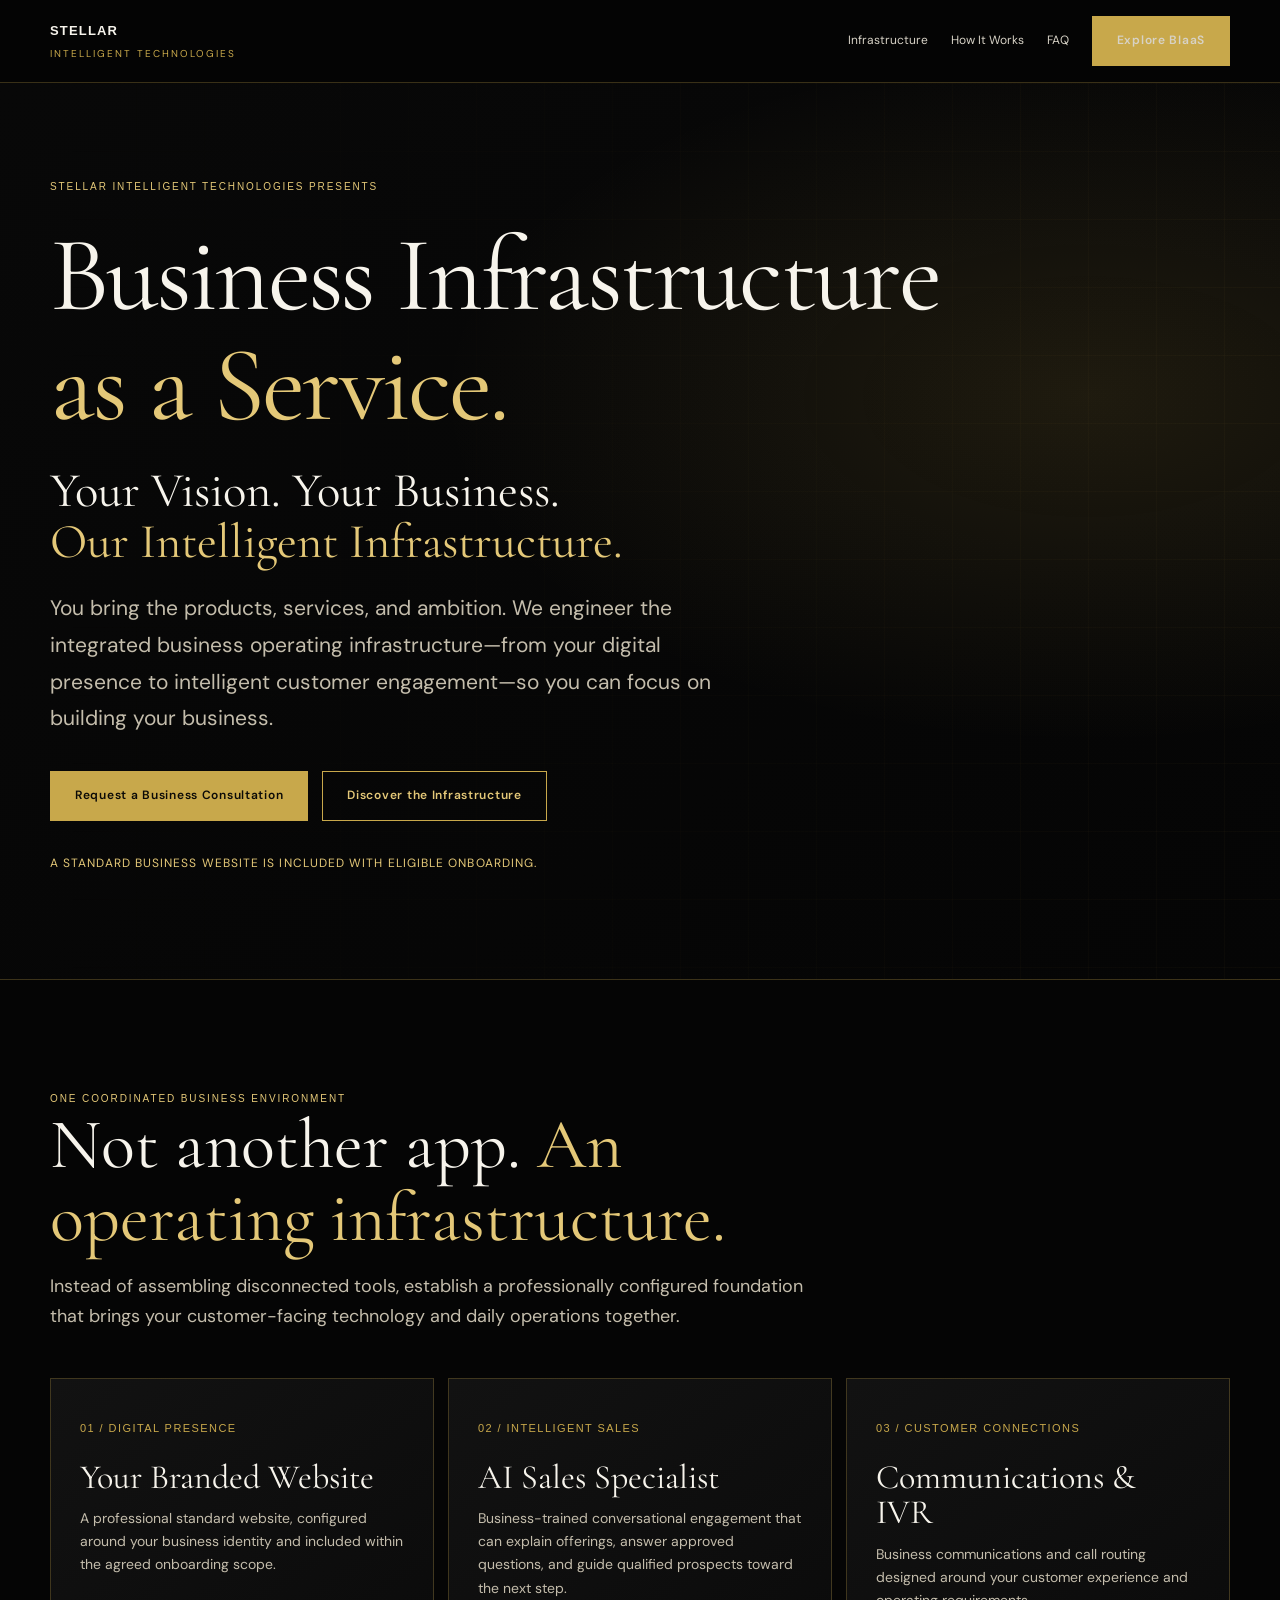
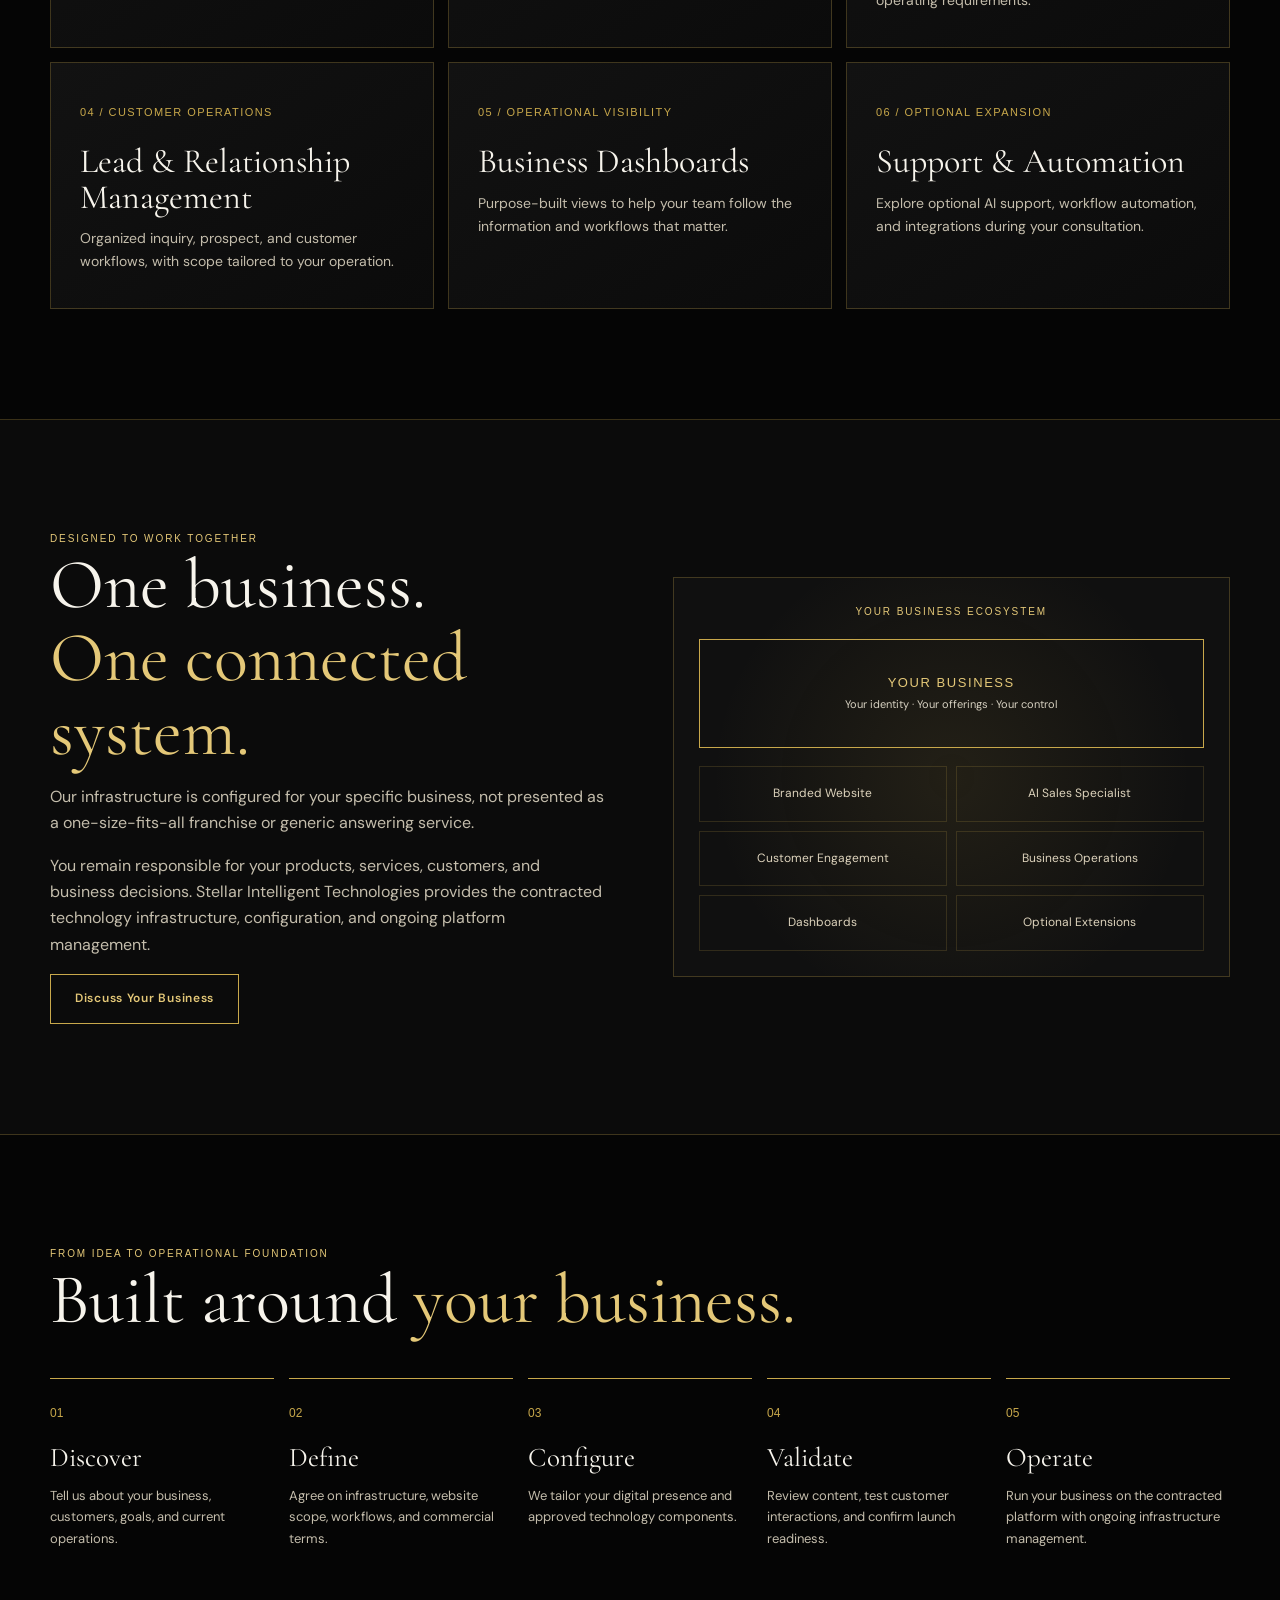
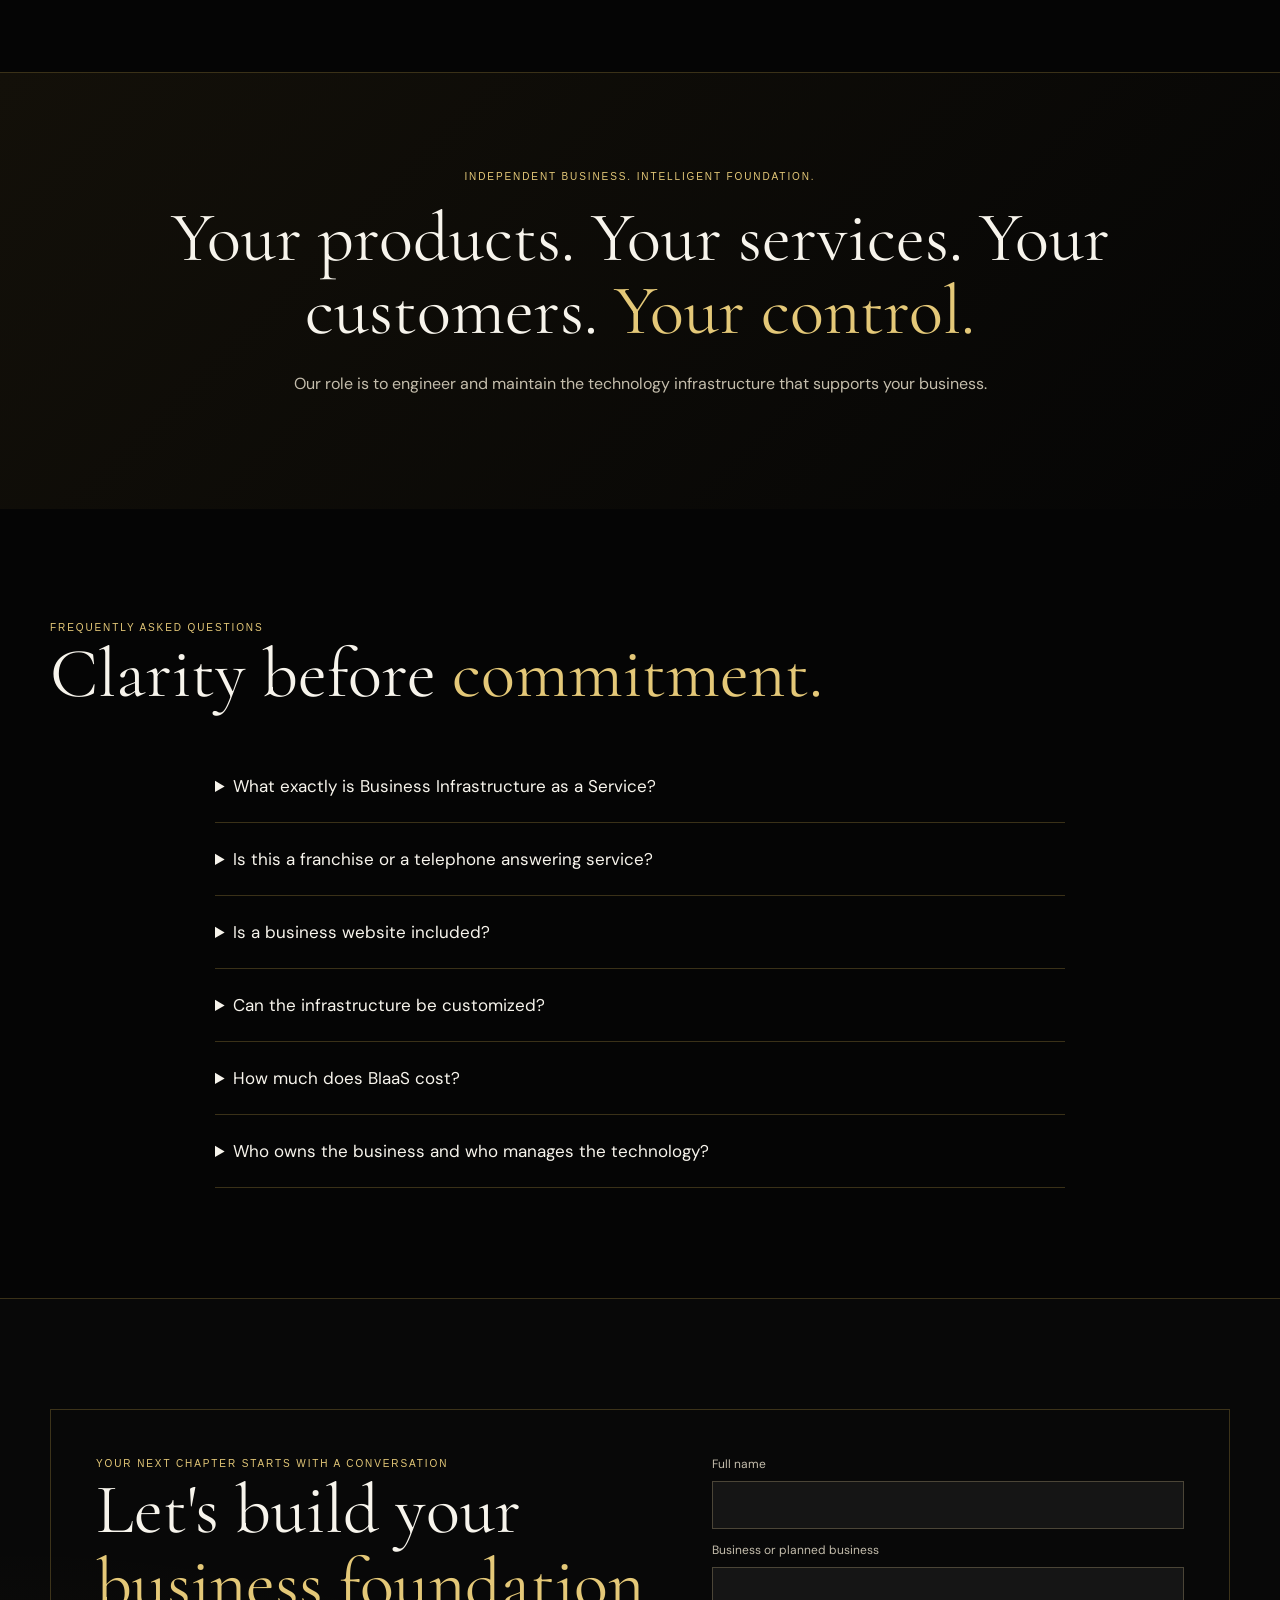
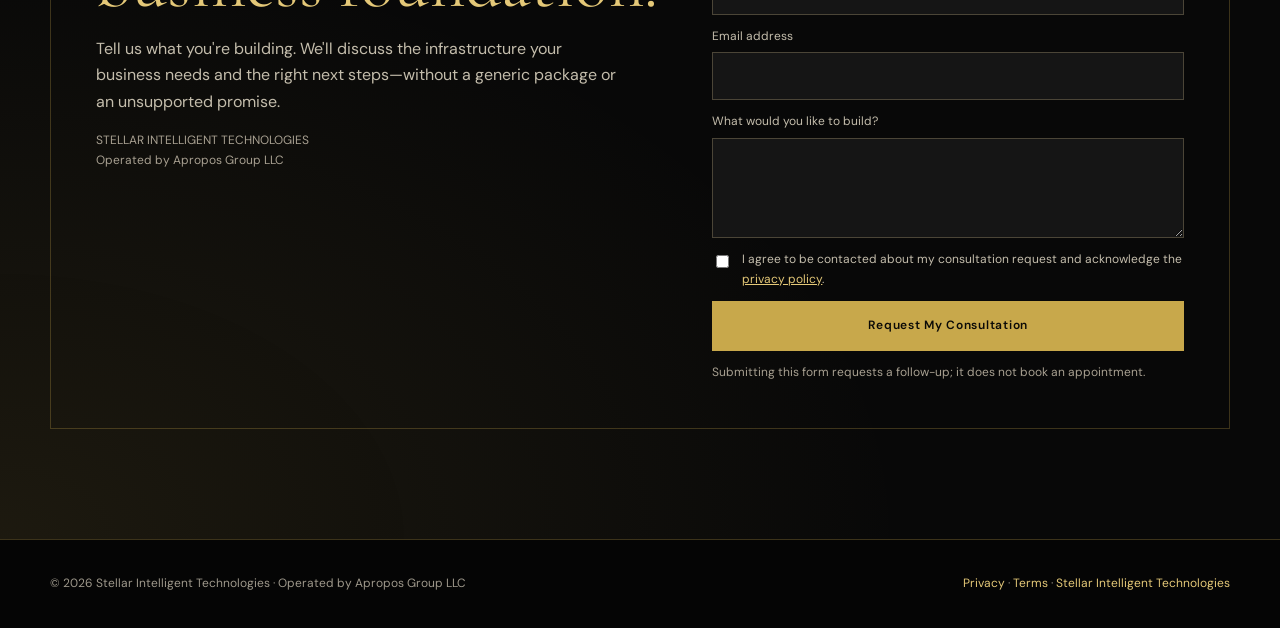
==== index.html @ 481c2334 "deploy: replace FlowDesk landing page with standalone BIaaS marketing website" ====
<!doctype html>
<html lang="en"><head><meta charset="utf-8"><meta name="viewport" content="width=device-width,initial-scale=1"><meta name="theme-color" content="#050505"><meta name="description" content="Business Infrastructure as a Service by Stellar Intelligent Technologies. Your vision. Your business. Our intelligent infrastructure."><title>Business Infrastructure as a Service | Stellar Intelligent Technologies</title><link rel="preconnect" href="https://fonts.googleapis.com"><link rel="preconnect" href="https://fonts.gstatic.com" crossorigin><link href="https://fonts.googleapis.com/css2?family=Cormorant+Garamond:wght@400;500;600&family=DM+Sans:wght@300;400;500;600&family=Syncopate:wght@400;700&display=swap" rel="stylesheet"><style>
:root{--bg:#050505;--panel:#101010;--raised:#171717;--gold:#c8a84b;--light:#e4c878;--text:#f7f4ec;--muted:#c4bdac;--line:rgba(200,168,75,.27)}*{box-sizing:border-box}html{scroll-behavior:smooth}body{margin:0;background:var(--bg);color:var(--text);font:400 16px/1.65 'DM Sans',Arial,sans-serif}a{color:inherit;text-decoration:none}button,input,textarea{font:inherit}button{cursor:pointer}.wrap{width:min(1180px,calc(100% - 44px));margin:auto}.eyebrow{font:400 10px/1.8 Syncopate,Arial,sans-serif;letter-spacing:.19em;text-transform:uppercase;color:var(--light)}h1,h2,h3{font-family:'Cormorant Garamond',Georgia,serif;font-weight:400;line-height:1.04;margin:0}h1{font-size:clamp(58px,8.3vw,122px);letter-spacing:-.025em}h2{font-size:clamp(43px,5.5vw,77px)}h3{font-size:34px}p{color:var(--muted)}.gold{color:var(--light)}.top{position:sticky;top:0;z-index:10;background:rgba(5,5,5,.94);border-bottom:1px solid var(--line);backdrop-filter:blur(16px)}.nav{display:flex;align-items:center;justify-content:space-between;gap:20px;min-height:82px}.brand{font:700 13px/1.5 Syncopate,Arial,sans-serif;letter-spacing:.09em}.brand span{display:block;font:400 10px/1.5 'DM Sans',sans-serif;letter-spacing:.2em;color:var(--gold);margin-top:5px}.links{display:flex;gap:23px;align-items:center}.links a{font-size:12px;color:#d7d2c6}.links a:hover{color:var(--light)}.btn{display:inline-flex;align-items:center;justify-content:center;border:1px solid var(--gold);padding:14px 24px;color:#0b0a07;background:var(--gold);font-size:12px;font-weight:600;letter-spacing:.06em;transition:.2s}.btn:hover{background:var(--light);transform:translateY(-2px)}.btn.outline{background:transparent;color:var(--light)}.btn.outline:hover{background:rgba(200,168,75,.1)}.hero{position:relative;overflow:hidden;border-bottom:1px solid var(--line);background:radial-gradient(ellipse at 85% 35%,rgba(200,168,75,.13),transparent 42%),linear-gradient(145deg,#080808,#050505)}.hero:before{content:'';position:absolute;inset:0;pointer-events:none;background-image:linear-gradient(rgba(200,168,75,.035) 1px,transparent 1px),linear-gradient(90deg,rgba(200,168,75,.035) 1px,transparent 1px);background-size:68px 68px;mask-image:linear-gradient(90deg,transparent,#000)}.hero-inner{min-height:690px;display:flex;align-items:center;padding:95px 0 105px;position:relative}.hero-copy{max-width:950px}.hero h1{margin:24px 0 25px}.hero .lead{font-size:clamp(17px,2vw,21px);max-width:690px;line-height:1.75}.actions{display:flex;gap:14px;flex-wrap:wrap;margin-top:34px}.subnote{margin-top:33px;font-size:12px;letter-spacing:.09em;color:var(--light)}.section{padding:110px 0;border-bottom:1px solid var(--line)}.intro{max-width:760px}.intro p{font-size:18px}.grid{display:grid;grid-template-columns:repeat(3,1fr);gap:14px;margin-top:46px}.tile{padding:35px 29px;border:1px solid var(--line);background:linear-gradient(145deg,#121212,#0b0b0b);min-height:240px}.tile .num{font:400 11px Syncopate,Arial,sans-serif;color:var(--gold);letter-spacing:.13em}.tile h3{margin:20px 0 12px}.tile p{font-size:14px;margin:0}.dark{background:#0b0b0b}.split{display:grid;grid-template-columns:1fr 1fr;gap:65px;align-items:center}.diagram{border:1px solid var(--line);padding:25px;background:radial-gradient(circle at center,rgba(200,168,75,.1),transparent 70%),#101010}.diagram .center{text-align:center;border:1px solid var(--gold);padding:32px 15px;margin:18px 0;color:var(--light);font-family:Syncopate,Arial,sans-serif;font-size:13px;letter-spacing:.12em}.diagram .cells{display:grid;grid-template-columns:1fr 1fr;gap:9px}.diagram .cells div{border:1px solid rgba(200,168,75,.18);padding:17px 10px;text-align:center;color:#ddd3bc;font-size:12px}.steps{counter-reset:step;display:grid;grid-template-columns:repeat(5,1fr);gap:15px;margin-top:42px}.step{border-top:1px solid var(--gold);padding-top:20px}.step:before{counter-increment:step;content:'0' counter(step);color:var(--gold);font:400 12px Syncopate,Arial,sans-serif}.step h3{font-size:27px;margin-top:18px}.step p{font-size:13px}.statement{padding:95px 0;text-align:center;background:linear-gradient(135deg,#131009,#050505)}.statement h2{max-width:960px;margin:15px auto 24px}.faq{max-width:850px;margin:40px auto 0}.faq details{border-bottom:1px solid var(--line);padding:22px 0}.faq summary{cursor:pointer;font-size:17px;color:var(--text)}.faq p{max-width:750px;font-size:14px}.contact{background:radial-gradient(ellipse at 0 100%,rgba(200,168,75,.11),transparent 50%),#080808}.contactbox{border:1px solid var(--line);padding:45px;display:grid;grid-template-columns:1.1fr .9fr;gap:40px}.contactbox p{max-width:520px}.contactform{display:grid;gap:12px}.contactform label{font-size:12px;color:var(--muted)}.contactform input,.contactform textarea{display:block;width:100%;padding:13px;background:#151515;border:1px solid #4b4537;color:white;margin-top:6px;border-radius:0}.contactform textarea{min-height:100px;resize:vertical}.contactform button{width:100%}.fine{font-size:12px;color:#a8a091}footer{padding:34px 0;color:#9e988b;font-size:12px}footer .wrap{display:flex;justify-content:space-between;gap:20px;flex-wrap:wrap}footer a{color:var(--light)}@media(max-width:850px){.links{gap:12px;flex-wrap:wrap;justify-content:flex-end}.links a{font-size:11px}.nav{padding:16px 0;align-items:flex-start}.grid{grid-template-columns:repeat(2,1fr)}.steps{grid-template-columns:repeat(3,1fr)}.split,.contactbox{grid-template-columns:1fr;gap:35px}.hero-inner{min-height:620px}}@media(max-width:590px){.nav{display:block}.links{margin-top:17px;justify-content:flex-start}.links a:nth-child(2),.links a:nth-child(3){display:none}.hero-inner{min-height:580px;padding:70px 0}.section{padding:76px 0}.grid,.steps{grid-template-columns:1fr}.tile{min-height:auto}.contactbox{padding:24px}.actions .btn{width:100%}}
</style></head><body>
<header class="top"><div class="wrap nav"><a class="brand" href="#home">STELLAR <span>INTELLIGENT TECHNOLOGIES</span></a><nav class="links" aria-label="Primary navigation"><a href="#infrastructure">Infrastructure</a><a href="#how-it-works">How It Works</a><a href="#questions">FAQ</a><a class="btn" href="#consultation">Explore BIaaS</a></nav></div></header>
<main><section id="home" class="hero"><div class="wrap hero-inner"><div class="hero-copy"><div class="eyebrow">Stellar Intelligent Technologies presents</div><h1>Business Infrastructure <span class="gold">as a Service.</span></h1><h2 style="font-size:clamp(31px,3.8vw,53px);margin-bottom:23px">Your Vision. Your Business.<br><span class="gold">Our Intelligent Infrastructure.</span></h2><p class="lead">You bring the products, services, and ambition. We engineer the integrated business operating infrastructure—from your digital presence to intelligent customer engagement—so you can focus on building your business.</p><div class="actions"><a class="btn" href="#consultation">Request a Business Consultation</a><a class="btn outline" href="#infrastructure">Discover the Infrastructure</a></div><div class="subnote">A STANDARD BUSINESS WEBSITE IS INCLUDED WITH ELIGIBLE ONBOARDING.</div></div></div></section>
<section class="section" id="infrastructure"><div class="wrap"><div class="intro"><div class="eyebrow">One coordinated business environment</div><h2>Not another app. <span class="gold">An operating infrastructure.</span></h2><p>Instead of assembling disconnected tools, establish a professionally configured foundation that brings your customer-facing technology and daily operations together.</p></div><div class="grid"><article class="tile"><span class="num">01 / DIGITAL PRESENCE</span><h3>Your Branded Website</h3><p>A professional standard website, configured around your business identity and included within the agreed onboarding scope.</p></article><article class="tile"><span class="num">02 / INTELLIGENT SALES</span><h3>AI Sales Specialist</h3><p>Business-trained conversational engagement that can explain offerings, answer approved questions, and guide qualified prospects toward the next step.</p></article><article class="tile"><span class="num">03 / CUSTOMER CONNECTIONS</span><h3>Communications &amp; IVR</h3><p>Business communications and call routing designed around your customer experience and operating requirements.</p></article><article class="tile"><span class="num">04 / CUSTOMER OPERATIONS</span><h3>Lead &amp; Relationship Management</h3><p>Organized inquiry, prospect, and customer workflows, with scope tailored to your operation.</p></article><article class="tile"><span class="num">05 / OPERATIONAL VISIBILITY</span><h3>Business Dashboards</h3><p>Purpose-built views to help your team follow the information and workflows that matter.</p></article><article class="tile"><span class="num">06 / OPTIONAL EXPANSION</span><h3>Support &amp; Automation</h3><p>Explore optional AI support, workflow automation, and integrations during your consultation.</p></article></div></div></section>
<section class="section dark"><div class="wrap split"><div><div class="eyebrow">Designed to work together</div><h2>One business.<br><span class="gold">One connected system.</span></h2><p>Our infrastructure is configured for your specific business, not presented as a one-size-fits-all franchise or generic answering service.</p><p>You remain responsible for your products, services, customers, and business decisions. Stellar Intelligent Technologies provides the contracted technology infrastructure, configuration, and ongoing platform management.</p><a class="btn outline" href="#consultation">Discuss Your Business</a></div><div class="diagram" role="img" aria-label="Connected business infrastructure diagram"><div class="eyebrow" style="text-align:center">Your Business Ecosystem</div><div class="center">YOUR BUSINESS<br><small style="font:400 11px 'DM Sans',sans-serif;letter-spacing:0;color:#d6d0c0">Your identity · Your offerings · Your control</small></div><div class="cells"><div>Branded Website</div><div>AI Sales Specialist</div><div>Customer Engagement</div><div>Business Operations</div><div>Dashboards</div><div>Optional Extensions</div></div></div></div></section>
<section class="section" id="how-it-works"><div class="wrap"><div class="eyebrow">From idea to operational foundation</div><h2>Built around <span class="gold">your business.</span></h2><div class="steps"><div class="step"><h3>Discover</h3><p>Tell us about your business, customers, goals, and current operations.</p></div><div class="step"><h3>Define</h3><p>Agree on infrastructure, website scope, workflows, and commercial terms.</p></div><div class="step"><h3>Configure</h3><p>We tailor your digital presence and approved technology components.</p></div><div class="step"><h3>Validate</h3><p>Review content, test customer interactions, and confirm launch readiness.</p></div><div class="step"><h3>Operate</h3><p>Run your business on the contracted platform with ongoing infrastructure management.</p></div></div></div></section>
<section class="statement"><div class="wrap"><div class="eyebrow">Independent business. Intelligent foundation.</div><h2>Your products. Your services. Your customers. <span class="gold">Your control.</span></h2><p>Our role is to engineer and maintain the technology infrastructure that supports your business.</p></div></section>
<section class="section" id="questions"><div class="wrap"><div class="eyebrow">Frequently asked questions</div><h2>Clarity before <span class="gold">commitment.</span></h2><div class="faq"><details><summary>What exactly is Business Infrastructure as a Service?</summary><p>BIaaS is a contracted, managed technology foundation configured to support your independent business, including agreed digital, engagement, and operational components.</p></details><details><summary>Is this a franchise or a telephone answering service?</summary><p>No. You operate your own independent business. BIaaS provides a broader integrated technology infrastructure, not a franchise business model or a standalone answering service.</p></details><details><summary>Is a business website included?</summary><p>A standard branded business website is included within eligible onboarding arrangements. Specific pages, content, customization, and any additional work are defined in your proposal.</p></details><details><summary>Can the infrastructure be customized?</summary><p>Yes, configuration is based on your business requirements. Available integrations and additional features are confirmed during discovery and technical review.</p></details><details><summary>How much does BIaaS cost?</summary><p>Pricing is based on your required infrastructure, configuration, and expected usage. We provide a tailored proposal after understanding your business. No unapproved public package price is implied.</p></details><details><summary>Who owns the business and who manages the technology?</summary><p>You remain independent and control your business operations. Stellar Intelligent Technologies, operated by Apropos Group LLC, provides and manages the leased technology under the agreed contract.</p></details></div></div></section>
<section class="section contact" id="consultation"><div class="wrap"><div class="contactbox"><div><div class="eyebrow">Your next chapter starts with a conversation</div><h2>Let's build your <span class="gold">business foundation.</span></h2><p>Tell us what you're building. We'll discuss the infrastructure your business needs and the right next steps—without a generic package or an unsupported promise.</p><p class="fine">STELLAR INTELLIGENT TECHNOLOGIES<br>Operated by Apropos Group LLC</p></div><form class="contactform" name="biaas-consultation" method="POST" data-netlify="true" action="/thank-you.html"><input type="hidden" name="form-name" value="biaas-consultation"><label>Full name<input name="name" autocomplete="name" required maxlength="120"></label><label>Business or planned business<input name="business" required maxlength="160"></label><label>Email address<input type="email" name="email" autocomplete="email" required maxlength="180"></label><label>What would you like to build?<textarea name="requirements" required maxlength="3000"></textarea></label><label style="display:flex;gap:10px;align-items:flex-start"><input type="checkbox" name="consent" required style="width:auto;margin-top:5px"><span>I agree to be contacted about my consultation request and acknowledge the <a href="/privacy.html" style="color:var(--light);text-decoration:underline">privacy policy</a>.</span></label><button class="btn" type="submit">Request My Consultation</button><div class="fine">Submitting this form requests a follow-up; it does not book an appointment.</div></form></div></div></section></main><footer><div class="wrap"><span>© 2026 Stellar Intelligent Technologies · Operated by Apropos Group LLC</span><span><a href="/privacy.html">Privacy</a> · <a href="/terms.html">Terms</a> · <a href="https://stellaruc.com/">Stellar Intelligent Technologies</a></span></div></footer></body></html>
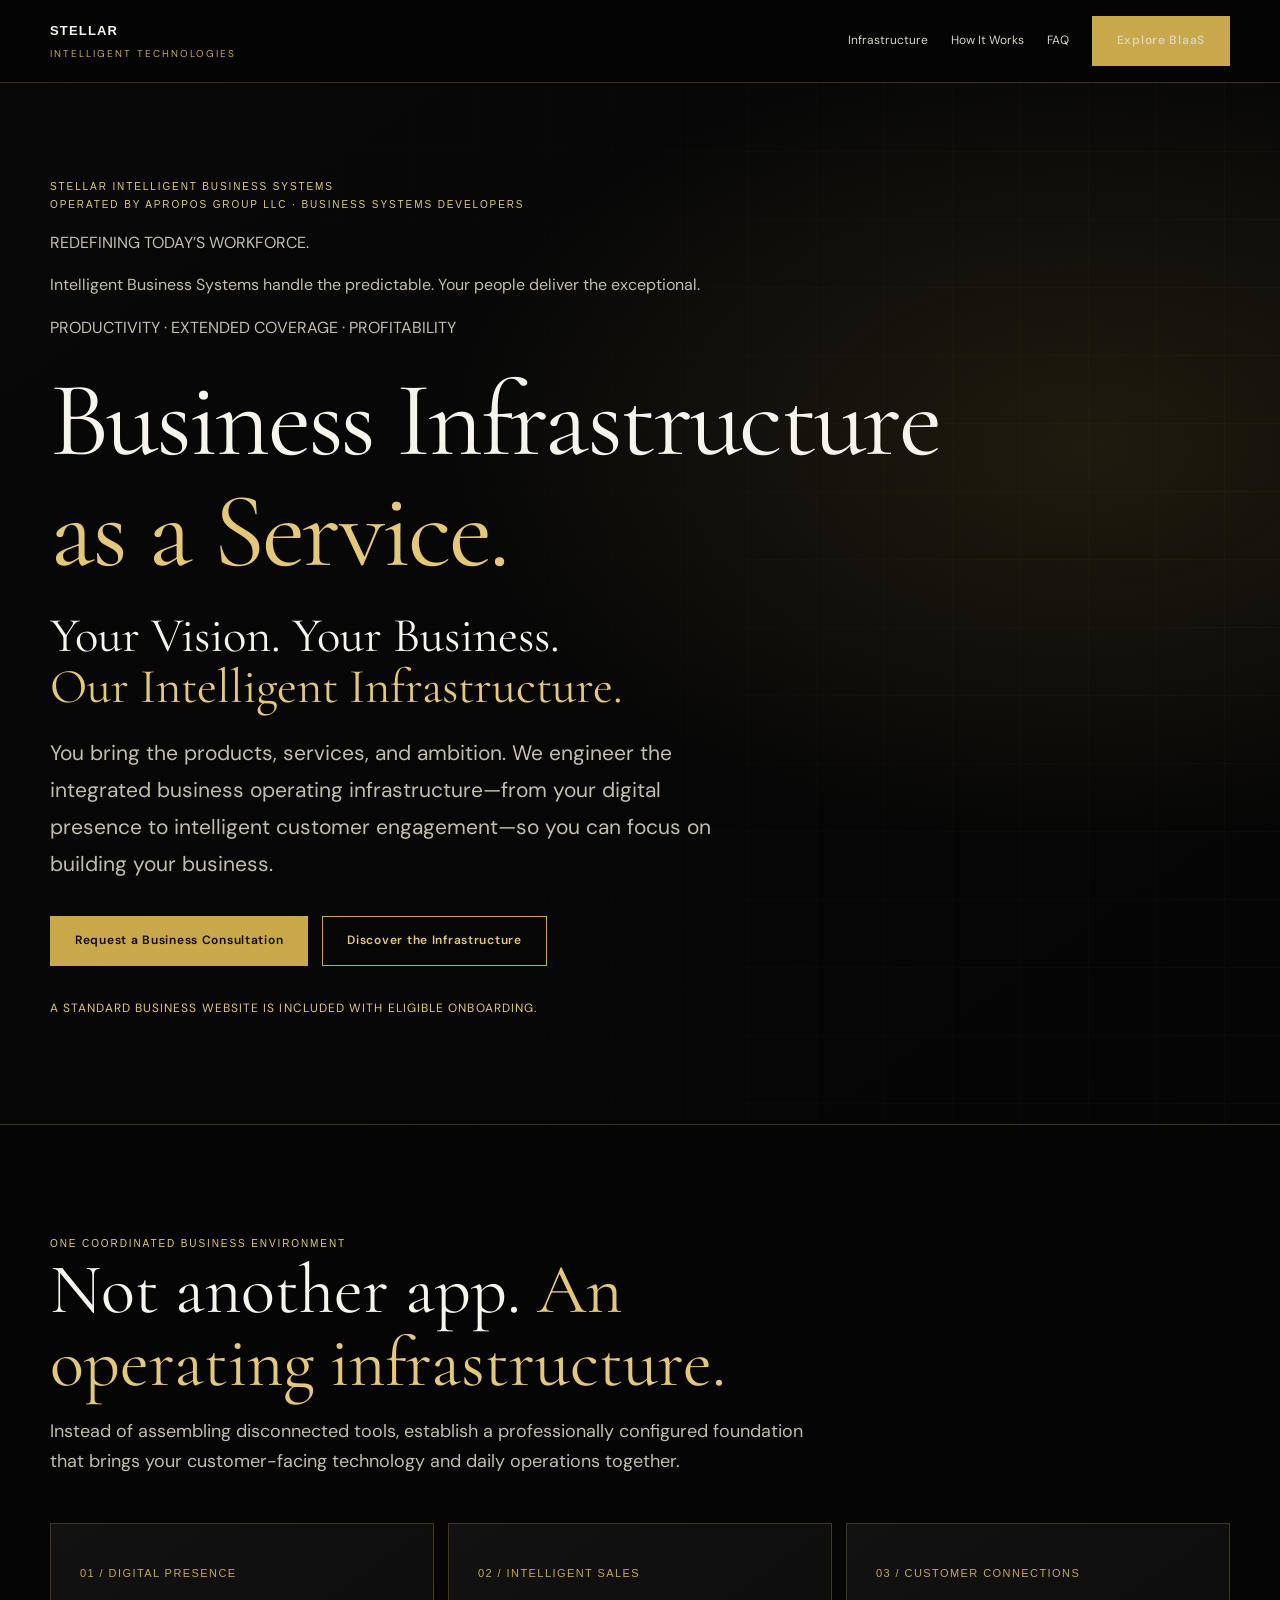
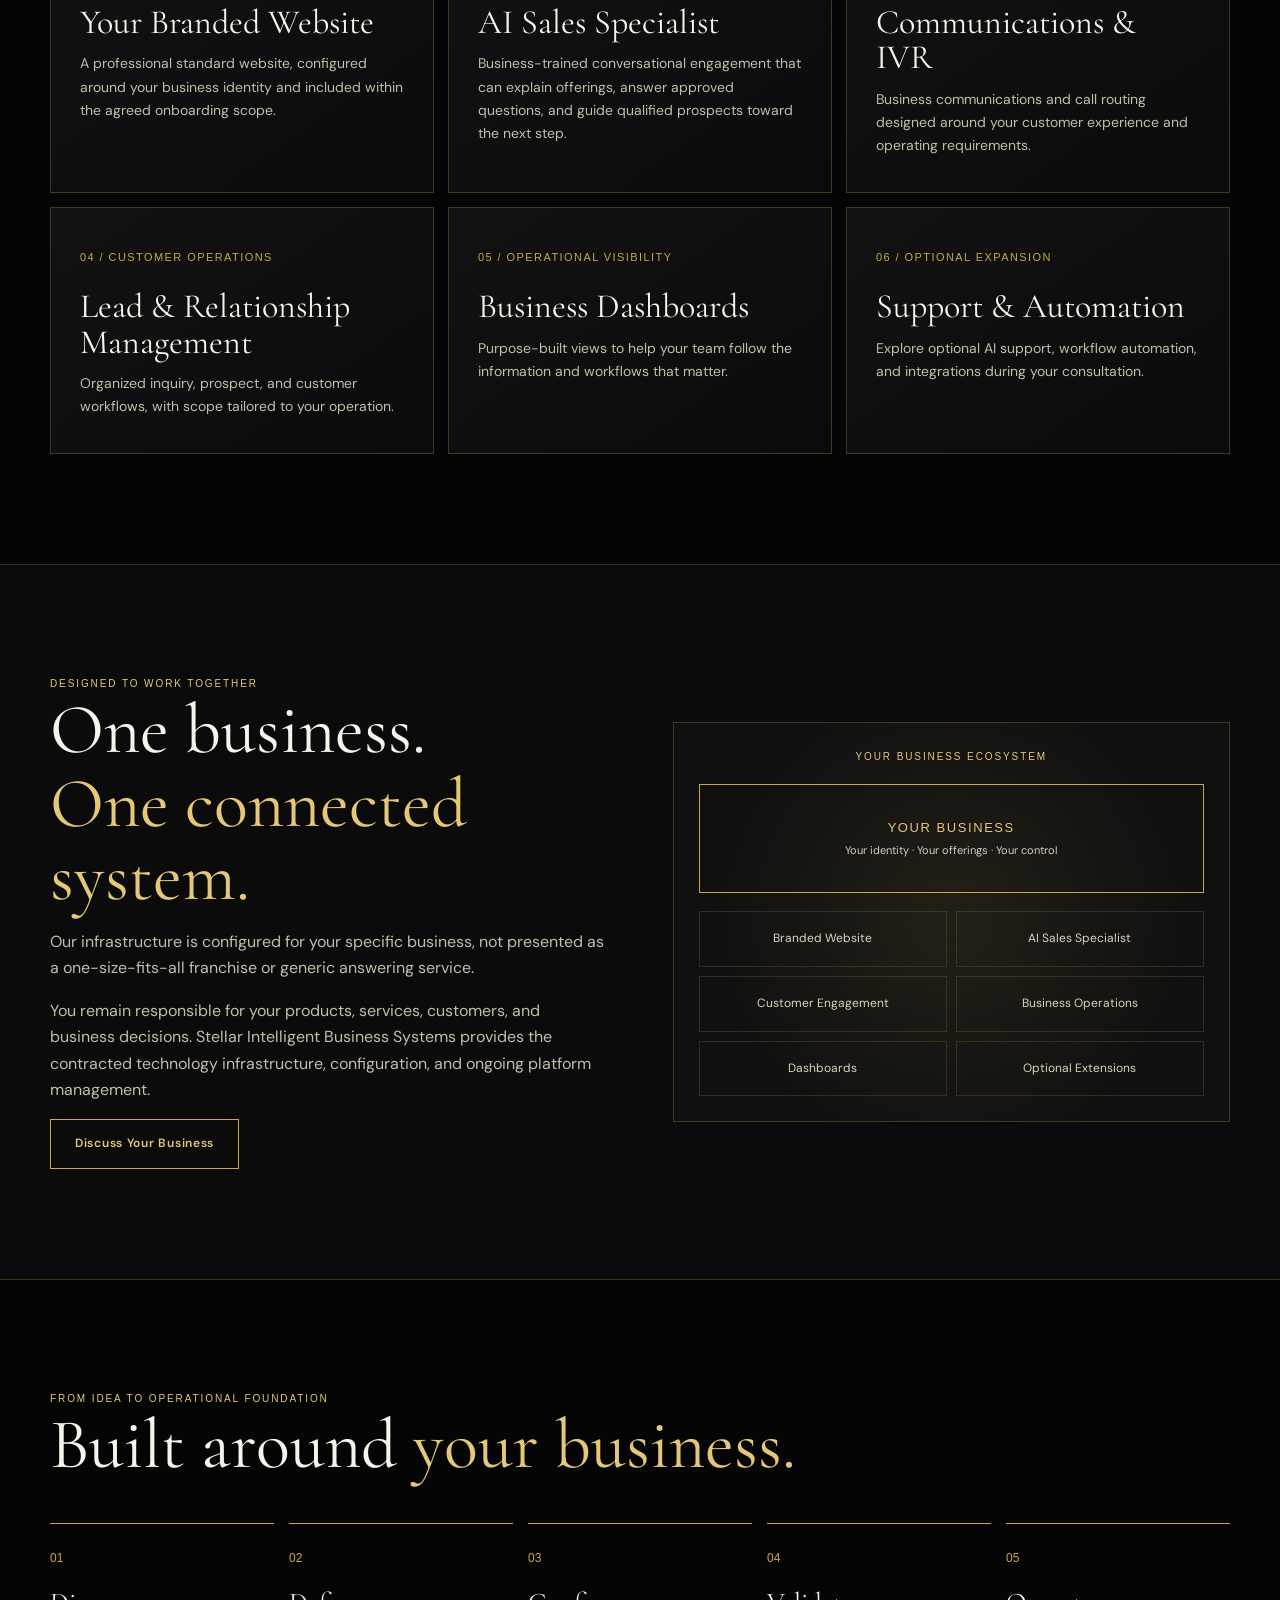
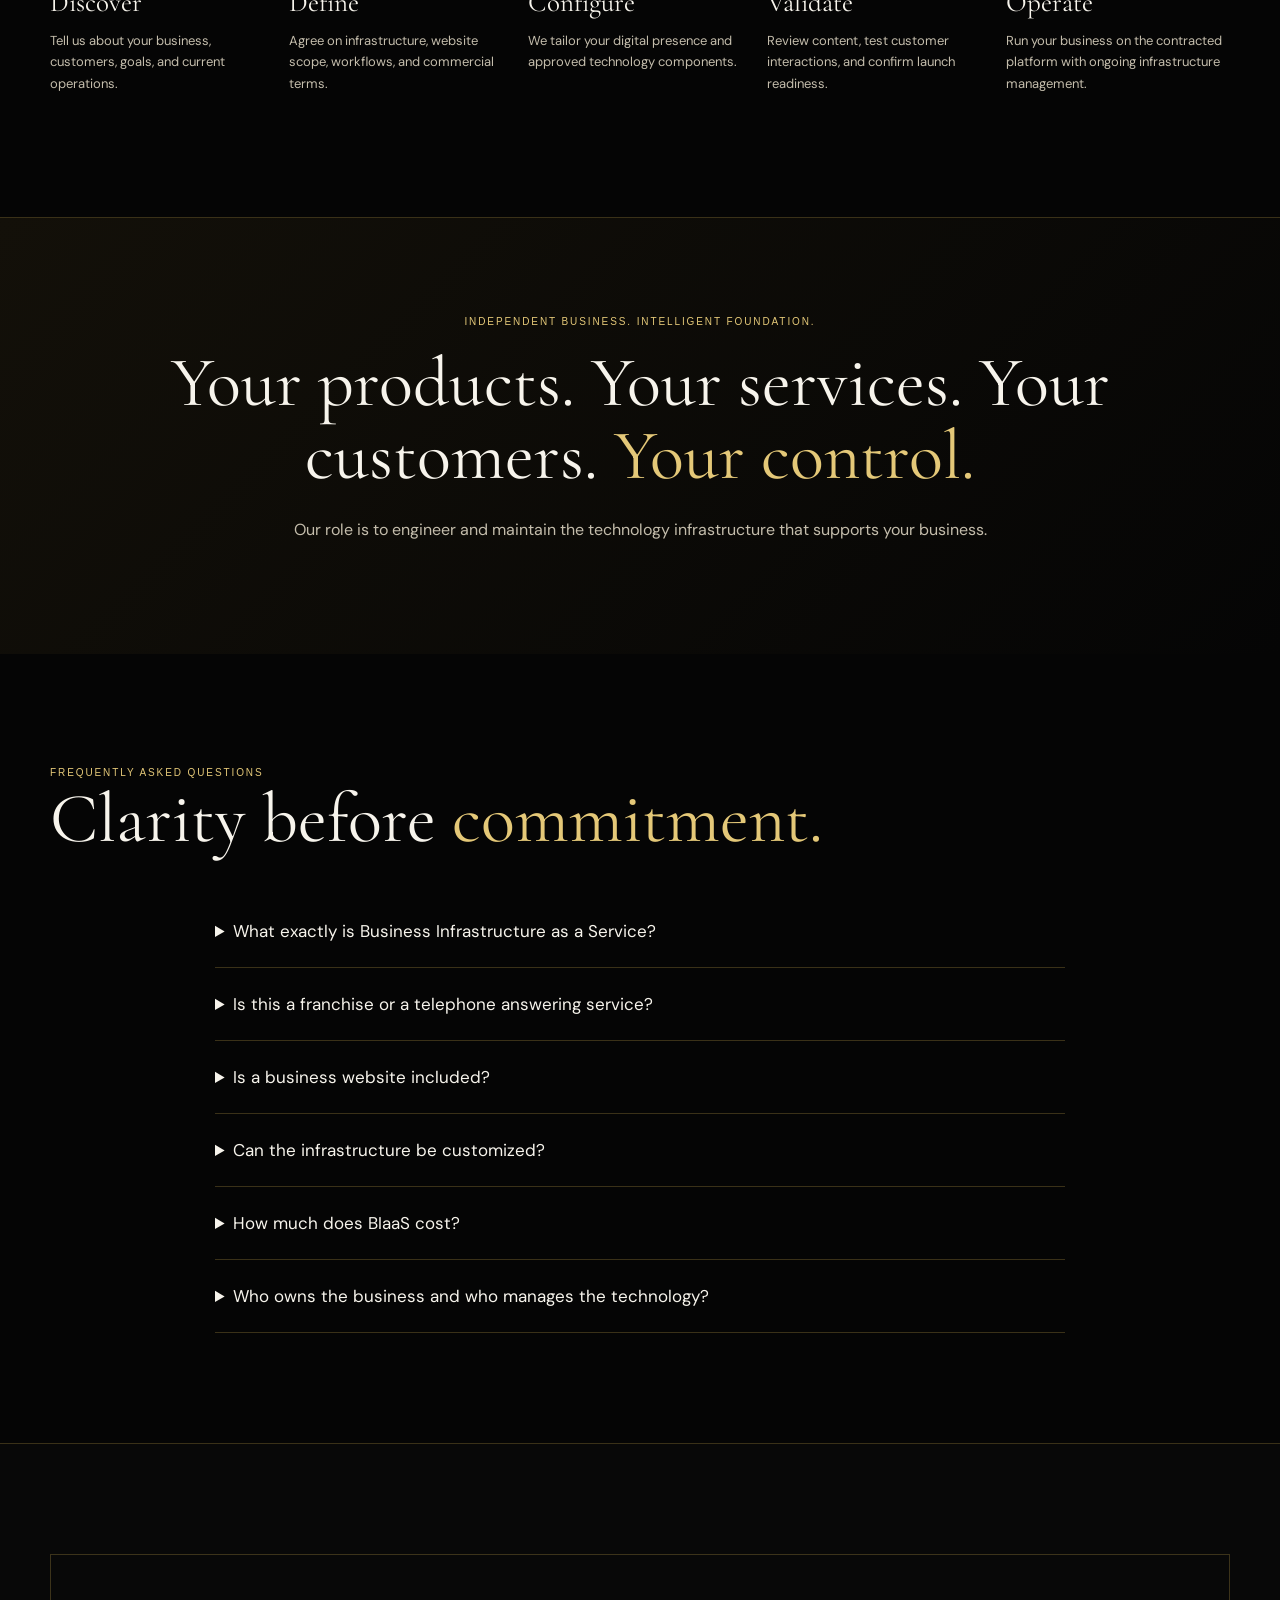
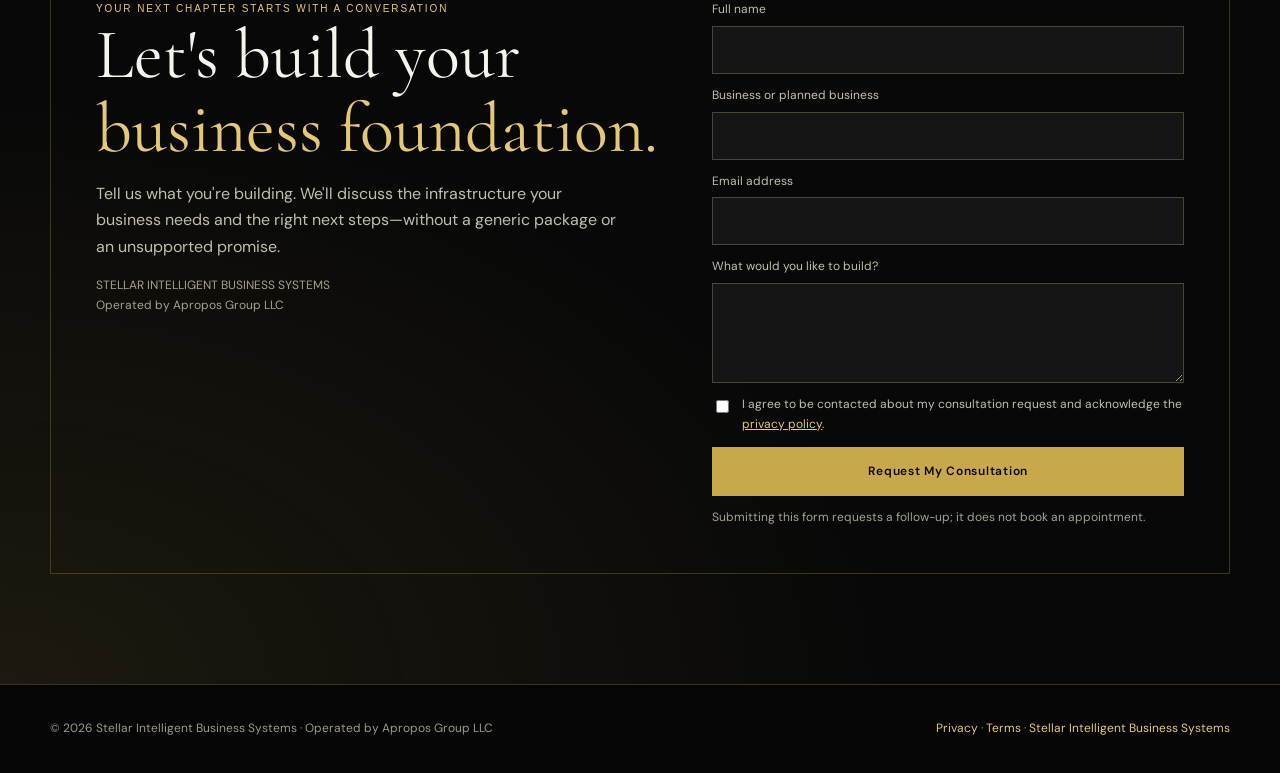
==== commit 14bc520b: "Adopt approved Stellar Intelligent Business Systems identity and workforce brand positioning" ====
--- a/index.html
+++ b/index.html
@@ -1,12 +1,89 @@
 <!doctype html>
-<html lang="en"><head><meta charset="utf-8"><meta name="viewport" content="width=device-width,initial-scale=1"><meta name="theme-color" content="#050505"><meta name="description" content="Business Infrastructure as a Service by Stellar Intelligent Technologies. Your vision. Your business. Our intelligent infrastructure."><title>Business Infrastructure as a Service | Stellar Intelligent Technologies</title><link rel="preconnect" href="https://fonts.googleapis.com"><link rel="preconnect" href="https://fonts.gstatic.com" crossorigin><link href="https://fonts.googleapis.com/css2?family=Cormorant+Garamond:wght@400;500;600&family=DM+Sans:wght@300;400;500;600&family=Syncopate:wght@400;700&display=swap" rel="stylesheet"><style>
+<html lang="en"><head><meta charset="utf-8"><meta name="viewport" content="width=device-width,initial-scale=1"><meta name="theme-color" content="#050505"><meta name="description" content="One integrated business operating infrastructure: branded website, AI Sales Specialist, communications and IVR, lead management, and business dashboards.">
+  <!-- SEO:BEGIN -->
+  <link rel="canonical" href="https://biaas.stellaruc.com/" />
+  <meta name="robots" content="index, follow, max-image-preview:large, max-snippet:-1" />
+  <link rel="icon" href="https://stellaruc.com/favicon.svg" type="image/svg+xml" />
+  <link rel="icon" href="https://stellaruc.com/favicon.ico" sizes="any" />
+  <link rel="apple-touch-icon" href="https://stellaruc.com/apple-touch-icon.png" />
+  <meta property="og:type" content="website" />
+  <meta property="og:site_name" content="Stellar Business Infrastructure as a Service" />
+  <meta property="og:locale" content="en_US" />
+  <meta property="og:url" content="https://biaas.stellaruc.com/" />
+  <meta property="og:title" content="Business Infrastructure as a Service (BIaaS) | Stellar" />
+  <meta property="og:description" content="One integrated business operating infrastructure: branded website, AI Sales Specialist, communications and IVR, lead management, and business dashboards." />
+  <meta property="og:image" content="https://stellaruc.com/stellar-intelligent-technologies-share.png" />
+  <meta property="og:image:width" content="1200" />
+  <meta property="og:image:height" content="630" />
+  <meta property="og:image:alt" content="Stellar Intelligent Business Systems — Business Infrastructure as a Service" />
+  <meta name="twitter:card" content="summary_large_image" />
+  <meta name="twitter:title" content="Business Infrastructure as a Service (BIaaS) | Stellar" />
+  <meta name="twitter:description" content="One integrated business operating infrastructure: branded website, AI Sales Specialist, communications and IVR, lead management, and business dashboards." />
+  <meta name="twitter:image" content="https://stellaruc.com/stellar-intelligent-technologies-share.png" />
+  <script type="application/ld+json">
+{
+  "@context": "https://schema.org",
+  "@graph": [
+    {
+      "@type": "Organization",
+      "@id": "https://stellaruc.com/#organization",
+      "name": "Stellar Intelligent Business Systems",
+      "url": "https://stellaruc.com/",
+      "logo": "https://stellaruc.com/apple-touch-icon.png",
+      "parentOrganization": {
+        "@type": "Organization",
+        "name": "Apropos Group LLC",
+        "url": "https://aproposgroupllc.com/"
+      }
+    },
+    {
+      "@type": "WebSite",
+      "@id": "https://biaas.stellaruc.com/#website",
+      "url": "https://biaas.stellaruc.com/",
+      "name": "Stellar Business Infrastructure as a Service",
+      "publisher": {
+        "@id": "https://stellaruc.com/#organization"
+      },
+      "inLanguage": "en-US"
+    },
+    {
+      "@type": "WebPage",
+      "@id": "https://biaas.stellaruc.com/#webpage",
+      "url": "https://biaas.stellaruc.com/",
+      "name": "Business Infrastructure as a Service (BIaaS) | Stellar",
+      "description": "One integrated business operating infrastructure: branded website, AI Sales Specialist, communications and IVR, lead management, and business dashboards.",
+      "isPartOf": {
+        "@id": "https://biaas.stellaruc.com/#website"
+      },
+      "about": {
+        "@id": "https://biaas.stellaruc.com/#service"
+      },
+      "primaryImageOfPage": "https://stellaruc.com/stellar-intelligent-technologies-share.png",
+      "inLanguage": "en-US"
+    },
+    {
+      "@type": "Service",
+      "@id": "https://biaas.stellaruc.com/#service",
+      "name": "Business Infrastructure as a Service (BIaaS)",
+      "serviceType": "Managed business operating infrastructure for small businesses",
+      "description": "One integrated business operating infrastructure: branded website, AI Sales Specialist, communications and IVR, lead management, and business dashboards.",
+      "url": "https://biaas.stellaruc.com/",
+      "provider": {
+        "@id": "https://stellaruc.com/#organization"
+      },
+      "areaServed": "US"
+    }
+  ]
+}
+  </script>
+  <!-- SEO:END --><title>Business Infrastructure as a Service (BIaaS) | Stellar</title><link rel="preconnect" href="https://fonts.googleapis.com"><link rel="preconnect" href="https://fonts.gstatic.com" crossorigin><link href="https://fonts.googleapis.com/css2?family=Cormorant+Garamond:wght@400;500;600&family=DM+Sans:wght@300;400;500;600&family=Syncopate:wght@400;700&display=swap" rel="stylesheet"><style>
 :root{--bg:#050505;--panel:#101010;--raised:#171717;--gold:#c8a84b;--light:#e4c878;--text:#f7f4ec;--muted:#c4bdac;--line:rgba(200,168,75,.27)}*{box-sizing:border-box}html{scroll-behavior:smooth}body{margin:0;background:var(--bg);color:var(--text);font:400 16px/1.65 'DM Sans',Arial,sans-serif}a{color:inherit;text-decoration:none}button,input,textarea{font:inherit}button{cursor:pointer}.wrap{width:min(1180px,calc(100% - 44px));margin:auto}.eyebrow{font:400 10px/1.8 Syncopate,Arial,sans-serif;letter-spacing:.19em;text-transform:uppercase;color:var(--light)}h1,h2,h3{font-family:'Cormorant Garamond',Georgia,serif;font-weight:400;line-height:1.04;margin:0}h1{font-size:clamp(58px,8.3vw,122px);letter-spacing:-.025em}h2{font-size:clamp(43px,5.5vw,77px)}h3{font-size:34px}p{color:var(--muted)}.gold{color:var(--light)}.top{position:sticky;top:0;z-index:10;background:rgba(5,5,5,.94);border-bottom:1px solid var(--line);backdrop-filter:blur(16px)}.nav{display:flex;align-items:center;justify-content:space-between;gap:20px;min-height:82px}.brand{font:700 13px/1.5 Syncopate,Arial,sans-serif;letter-spacing:.09em}.brand span{display:block;font:400 10px/1.5 'DM Sans',sans-serif;letter-spacing:.2em;color:var(--gold);margin-top:5px}.links{display:flex;gap:23px;align-items:center}.links a{font-size:12px;color:#d7d2c6}.links a:hover{color:var(--light)}.btn{display:inline-flex;align-items:center;justify-content:center;border:1px solid var(--gold);padding:14px 24px;color:#0b0a07;background:var(--gold);font-size:12px;font-weight:600;letter-spacing:.06em;transition:.2s}.btn:hover{background:var(--light);transform:translateY(-2px)}.btn.outline{background:transparent;color:var(--light)}.btn.outline:hover{background:rgba(200,168,75,.1)}.hero{position:relative;overflow:hidden;border-bottom:1px solid var(--line);background:radial-gradient(ellipse at 85% 35%,rgba(200,168,75,.13),transparent 42%),linear-gradient(145deg,#080808,#050505)}.hero:before{content:'';position:absolute;inset:0;pointer-events:none;background-image:linear-gradient(rgba(200,168,75,.035) 1px,transparent 1px),linear-gradient(90deg,rgba(200,168,75,.035) 1px,transparent 1px);background-size:68px 68px;mask-image:linear-gradient(90deg,transparent,#000)}.hero-inner{min-height:690px;display:flex;align-items:center;padding:95px 0 105px;position:relative}.hero-copy{max-width:950px}.hero h1{margin:24px 0 25px}.hero .lead{font-size:clamp(17px,2vw,21px);max-width:690px;line-height:1.75}.actions{display:flex;gap:14px;flex-wrap:wrap;margin-top:34px}.subnote{margin-top:33px;font-size:12px;letter-spacing:.09em;color:var(--light)}.section{padding:110px 0;border-bottom:1px solid var(--line)}.intro{max-width:760px}.intro p{font-size:18px}.grid{display:grid;grid-template-columns:repeat(3,1fr);gap:14px;margin-top:46px}.tile{padding:35px 29px;border:1px solid var(--line);background:linear-gradient(145deg,#121212,#0b0b0b);min-height:240px}.tile .num{font:400 11px Syncopate,Arial,sans-serif;color:var(--gold);letter-spacing:.13em}.tile h3{margin:20px 0 12px}.tile p{font-size:14px;margin:0}.dark{background:#0b0b0b}.split{display:grid;grid-template-columns:1fr 1fr;gap:65px;align-items:center}.diagram{border:1px solid var(--line);padding:25px;background:radial-gradient(circle at center,rgba(200,168,75,.1),transparent 70%),#101010}.diagram .center{text-align:center;border:1px solid var(--gold);padding:32px 15px;margin:18px 0;color:var(--light);font-family:Syncopate,Arial,sans-serif;font-size:13px;letter-spacing:.12em}.diagram .cells{display:grid;grid-template-columns:1fr 1fr;gap:9px}.diagram .cells div{border:1px solid rgba(200,168,75,.18);padding:17px 10px;text-align:center;color:#ddd3bc;font-size:12px}.steps{counter-reset:step;display:grid;grid-template-columns:repeat(5,1fr);gap:15px;margin-top:42px}.step{border-top:1px solid var(--gold);padding-top:20px}.step:before{counter-increment:step;content:'0' counter(step);color:var(--gold);font:400 12px Syncopate,Arial,sans-serif}.step h3{font-size:27px;margin-top:18px}.step p{font-size:13px}.statement{padding:95px 0;text-align:center;background:linear-gradient(135deg,#131009,#050505)}.statement h2{max-width:960px;margin:15px auto 24px}.faq{max-width:850px;margin:40px auto 0}.faq details{border-bottom:1px solid var(--line);padding:22px 0}.faq summary{cursor:pointer;font-size:17px;color:var(--text)}.faq p{max-width:750px;font-size:14px}.contact{background:radial-gradient(ellipse at 0 100%,rgba(200,168,75,.11),transparent 50%),#080808}.contactbox{border:1px solid var(--line);padding:45px;display:grid;grid-template-columns:1.1fr .9fr;gap:40px}.contactbox p{max-width:520px}.contactform{display:grid;gap:12px}.contactform label{font-size:12px;color:var(--muted)}.contactform input,.contactform textarea{display:block;width:100%;padding:13px;background:#151515;border:1px solid #4b4537;color:white;margin-top:6px;border-radius:0}.contactform textarea{min-height:100px;resize:vertical}.contactform button{width:100%}.fine{font-size:12px;color:#a8a091}footer{padding:34px 0;color:#9e988b;font-size:12px}footer .wrap{display:flex;justify-content:space-between;gap:20px;flex-wrap:wrap}footer a{color:var(--light)}@media(max-width:850px){.links{gap:12px;flex-wrap:wrap;justify-content:flex-end}.links a{font-size:11px}.nav{padding:16px 0;align-items:flex-start}.grid{grid-template-columns:repeat(2,1fr)}.steps{grid-template-columns:repeat(3,1fr)}.split,.contactbox{grid-template-columns:1fr;gap:35px}.hero-inner{min-height:620px}}@media(max-width:590px){.nav{display:block}.links{margin-top:17px;justify-content:flex-start}.links a:nth-child(2),.links a:nth-child(3){display:none}.hero-inner{min-height:580px;padding:70px 0}.section{padding:76px 0}.grid,.steps{grid-template-columns:1fr}.tile{min-height:auto}.contactbox{padding:24px}.actions .btn{width:100%}}
 </style></head><body>
 <header class="top"><div class="wrap nav"><a class="brand" href="#home">STELLAR <span>INTELLIGENT TECHNOLOGIES</span></a><nav class="links" aria-label="Primary navigation"><a href="#infrastructure">Infrastructure</a><a href="#how-it-works">How It Works</a><a href="#questions">FAQ</a><a class="btn" href="#consultation">Explore BIaaS</a></nav></div></header>
-<main><section id="home" class="hero"><div class="wrap hero-inner"><div class="hero-copy"><div class="eyebrow">Stellar Intelligent Technologies presents</div><h1>Business Infrastructure <span class="gold">as a Service.</span></h1><h2 style="font-size:clamp(31px,3.8vw,53px);margin-bottom:23px">Your Vision. Your Business.<br><span class="gold">Our Intelligent Infrastructure.</span></h2><p class="lead">You bring the products, services, and ambition. We engineer the integrated business operating infrastructure—from your digital presence to intelligent customer engagement—so you can focus on building your business.</p><div class="actions"><a class="btn" href="#consultation">Request a Business Consultation</a><a class="btn outline" href="#infrastructure">Discover the Infrastructure</a></div><div class="subnote">A STANDARD BUSINESS WEBSITE IS INCLUDED WITH ELIGIBLE ONBOARDING.</div></div></div></section>
+<main><section id="home" class="hero"><div class="wrap hero-inner"><div class="hero-copy"><div class="eyebrow">STELLAR INTELLIGENT BUSINESS SYSTEMS<br>Operated by Apropos Group LLC · Business Systems Developers</div><p class="new-brand-tag">REDEFINING TODAY’S WORKFORCE.</p><p class="new-brand-promise">Intelligent Business Systems handle the predictable. Your people deliver the exceptional.</p><p class="new-brand-values">PRODUCTIVITY · EXTENDED COVERAGE · PROFITABILITY</p><h1>Business Infrastructure <span class="gold">as a Service.</span></h1><h2 style="font-size:clamp(31px,3.8vw,53px);margin-bottom:23px">Your Vision. Your Business.<br><span class="gold">Our Intelligent Infrastructure.</span></h2><p class="lead">You bring the products, services, and ambition. We engineer the integrated business operating infrastructure—from your digital presence to intelligent customer engagement—so you can focus on building your business.</p><div class="actions"><a class="btn" href="#consultation">Request a Business Consultation</a><a class="btn outline" href="#infrastructure">Discover the Infrastructure</a></div><div class="subnote">A STANDARD BUSINESS WEBSITE IS INCLUDED WITH ELIGIBLE ONBOARDING.</div></div></div></section>
 <section class="section" id="infrastructure"><div class="wrap"><div class="intro"><div class="eyebrow">One coordinated business environment</div><h2>Not another app. <span class="gold">An operating infrastructure.</span></h2><p>Instead of assembling disconnected tools, establish a professionally configured foundation that brings your customer-facing technology and daily operations together.</p></div><div class="grid"><article class="tile"><span class="num">01 / DIGITAL PRESENCE</span><h3>Your Branded Website</h3><p>A professional standard website, configured around your business identity and included within the agreed onboarding scope.</p></article><article class="tile"><span class="num">02 / INTELLIGENT SALES</span><h3>AI Sales Specialist</h3><p>Business-trained conversational engagement that can explain offerings, answer approved questions, and guide qualified prospects toward the next step.</p></article><article class="tile"><span class="num">03 / CUSTOMER CONNECTIONS</span><h3>Communications &amp; IVR</h3><p>Business communications and call routing designed around your customer experience and operating requirements.</p></article><article class="tile"><span class="num">04 / CUSTOMER OPERATIONS</span><h3>Lead &amp; Relationship Management</h3><p>Organized inquiry, prospect, and customer workflows, with scope tailored to your operation.</p></article><article class="tile"><span class="num">05 / OPERATIONAL VISIBILITY</span><h3>Business Dashboards</h3><p>Purpose-built views to help your team follow the information and workflows that matter.</p></article><article class="tile"><span class="num">06 / OPTIONAL EXPANSION</span><h3>Support &amp; Automation</h3><p>Explore optional AI support, workflow automation, and integrations during your consultation.</p></article></div></div></section>
-<section class="section dark"><div class="wrap split"><div><div class="eyebrow">Designed to work together</div><h2>One business.<br><span class="gold">One connected system.</span></h2><p>Our infrastructure is configured for your specific business, not presented as a one-size-fits-all franchise or generic answering service.</p><p>You remain responsible for your products, services, customers, and business decisions. Stellar Intelligent Technologies provides the contracted technology infrastructure, configuration, and ongoing platform management.</p><a class="btn outline" href="#consultation">Discuss Your Business</a></div><div class="diagram" role="img" aria-label="Connected business infrastructure diagram"><div class="eyebrow" style="text-align:center">Your Business Ecosystem</div><div class="center">YOUR BUSINESS<br><small style="font:400 11px 'DM Sans',sans-serif;letter-spacing:0;color:#d6d0c0">Your identity · Your offerings · Your control</small></div><div class="cells"><div>Branded Website</div><div>AI Sales Specialist</div><div>Customer Engagement</div><div>Business Operations</div><div>Dashboards</div><div>Optional Extensions</div></div></div></div></section>
+<section class="section dark"><div class="wrap split"><div><div class="eyebrow">Designed to work together</div><h2>One business.<br><span class="gold">One connected system.</span></h2><p>Our infrastructure is configured for your specific business, not presented as a one-size-fits-all franchise or generic answering service.</p><p>You remain responsible for your products, services, customers, and business decisions. Stellar Intelligent Business Systems provides the contracted technology infrastructure, configuration, and ongoing platform management.</p><a class="btn outline" href="#consultation">Discuss Your Business</a></div><div class="diagram" role="img" aria-label="Connected business infrastructure diagram"><div class="eyebrow" style="text-align:center">Your Business Ecosystem</div><div class="center">YOUR BUSINESS<br><small style="font:400 11px 'DM Sans',sans-serif;letter-spacing:0;color:#d6d0c0">Your identity · Your offerings · Your control</small></div><div class="cells"><div>Branded Website</div><div>AI Sales Specialist</div><div>Customer Engagement</div><div>Business Operations</div><div>Dashboards</div><div>Optional Extensions</div></div></div></div></section>
 <section class="section" id="how-it-works"><div class="wrap"><div class="eyebrow">From idea to operational foundation</div><h2>Built around <span class="gold">your business.</span></h2><div class="steps"><div class="step"><h3>Discover</h3><p>Tell us about your business, customers, goals, and current operations.</p></div><div class="step"><h3>Define</h3><p>Agree on infrastructure, website scope, workflows, and commercial terms.</p></div><div class="step"><h3>Configure</h3><p>We tailor your digital presence and approved technology components.</p></div><div class="step"><h3>Validate</h3><p>Review content, test customer interactions, and confirm launch readiness.</p></div><div class="step"><h3>Operate</h3><p>Run your business on the contracted platform with ongoing infrastructure management.</p></div></div></div></section>
 <section class="statement"><div class="wrap"><div class="eyebrow">Independent business. Intelligent foundation.</div><h2>Your products. Your services. Your customers. <span class="gold">Your control.</span></h2><p>Our role is to engineer and maintain the technology infrastructure that supports your business.</p></div></section>
-<section class="section" id="questions"><div class="wrap"><div class="eyebrow">Frequently asked questions</div><h2>Clarity before <span class="gold">commitment.</span></h2><div class="faq"><details><summary>What exactly is Business Infrastructure as a Service?</summary><p>BIaaS is a contracted, managed technology foundation configured to support your independent business, including agreed digital, engagement, and operational components.</p></details><details><summary>Is this a franchise or a telephone answering service?</summary><p>No. You operate your own independent business. BIaaS provides a broader integrated technology infrastructure, not a franchise business model or a standalone answering service.</p></details><details><summary>Is a business website included?</summary><p>A standard branded business website is included within eligible onboarding arrangements. Specific pages, content, customization, and any additional work are defined in your proposal.</p></details><details><summary>Can the infrastructure be customized?</summary><p>Yes, configuration is based on your business requirements. Available integrations and additional features are confirmed during discovery and technical review.</p></details><details><summary>How much does BIaaS cost?</summary><p>Pricing is based on your required infrastructure, configuration, and expected usage. We provide a tailored proposal after understanding your business. No unapproved public package price is implied.</p></details><details><summary>Who owns the business and who manages the technology?</summary><p>You remain independent and control your business operations. Stellar Intelligent Technologies, operated by Apropos Group LLC, provides and manages the leased technology under the agreed contract.</p></details></div></div></section>
-<section class="section contact" id="consultation"><div class="wrap"><div class="contactbox"><div><div class="eyebrow">Your next chapter starts with a conversation</div><h2>Let's build your <span class="gold">business foundation.</span></h2><p>Tell us what you're building. We'll discuss the infrastructure your business needs and the right next steps—without a generic package or an unsupported promise.</p><p class="fine">STELLAR INTELLIGENT TECHNOLOGIES<br>Operated by Apropos Group LLC</p></div><form class="contactform" name="biaas-consultation" method="POST" data-netlify="true" action="/thank-you.html"><input type="hidden" name="form-name" value="biaas-consultation"><label>Full name<input name="name" autocomplete="name" required maxlength="120"></label><label>Business or planned business<input name="business" required maxlength="160"></label><label>Email address<input type="email" name="email" autocomplete="email" required maxlength="180"></label><label>What would you like to build?<textarea name="requirements" required maxlength="3000"></textarea></label><label style="display:flex;gap:10px;align-items:flex-start"><input type="checkbox" name="consent" required style="width:auto;margin-top:5px"><span>I agree to be contacted about my consultation request and acknowledge the <a href="/privacy.html" style="color:var(--light);text-decoration:underline">privacy policy</a>.</span></label><button class="btn" type="submit">Request My Consultation</button><div class="fine">Submitting this form requests a follow-up; it does not book an appointment.</div></form></div></div></section></main><footer><div class="wrap"><span>© 2026 Stellar Intelligent Technologies · Operated by Apropos Group LLC</span><span><a href="/privacy.html">Privacy</a> · <a href="/terms.html">Terms</a> · <a href="https://stellaruc.com/">Stellar Intelligent Technologies</a></span></div></footer></body></html>+<section class="section" id="questions"><div class="wrap"><div class="eyebrow">Frequently asked questions</div><h2>Clarity before <span class="gold">commitment.</span></h2><div class="faq"><details><summary>What exactly is Business Infrastructure as a Service?</summary><p>BIaaS is a contracted, managed technology foundation configured to support your independent business, including agreed digital, engagement, and operational components.</p></details><details><summary>Is this a franchise or a telephone answering service?</summary><p>No. You operate your own independent business. BIaaS provides a broader integrated technology infrastructure, not a franchise business model or a standalone answering service.</p></details><details><summary>Is a business website included?</summary><p>A standard branded business website is included within eligible onboarding arrangements. Specific pages, content, customization, and any additional work are defined in your proposal.</p></details><details><summary>Can the infrastructure be customized?</summary><p>Yes, configuration is based on your business requirements. Available integrations and additional features are confirmed during discovery and technical review.</p></details><details><summary>How much does BIaaS cost?</summary><p>Pricing is based on your required infrastructure, configuration, and expected usage. We provide a tailored proposal after understanding your business. No unapproved public package price is implied.</p></details><details><summary>Who owns the business and who manages the technology?</summary><p>You remain independent and control your business operations. Stellar Intelligent Business Systems, operated by Apropos Group LLC, provides and manages the leased technology under the agreed contract.</p></details></div></div></section>
+<section class="section contact" id="consultation"><div class="wrap"><div class="contactbox"><div><div class="eyebrow">Your next chapter starts with a conversation</div><h2>Let's build your <span class="gold">business foundation.</span></h2><p>Tell us what you're building. We'll discuss the infrastructure your business needs and the right next steps—without a generic package or an unsupported promise.</p><p class="fine">STELLAR INTELLIGENT BUSINESS SYSTEMS<br>Operated by Apropos Group LLC</p></div><form class="contactform" name="biaas-consultation" method="POST" data-netlify="true" action="/thank-you.html"><input type="hidden" name="form-name" value="biaas-consultation"><label>Full name<input name="name" autocomplete="name" required maxlength="120"></label><label>Business or planned business<input name="business" required maxlength="160"></label><label>Email address<input type="email" name="email" autocomplete="email" required maxlength="180"></label><label>What would you like to build?<textarea name="requirements" required maxlength="3000"></textarea></label><label style="display:flex;gap:10px;align-items:flex-start"><input type="checkbox" name="consent" required style="width:auto;margin-top:5px"><span>I agree to be contacted about my consultation request and acknowledge the <a href="/privacy.html" style="color:var(--light);text-decoration:underline">privacy policy</a>.</span></label><button class="btn" type="submit">Request My Consultation</button><div class="fine">Submitting this form requests a follow-up; it does not book an appointment.</div></form></div></div></section></main><footer><div class="wrap"><span>© 2026 Stellar Intelligent Business Systems · Operated by Apropos Group LLC</span><span><a href="/privacy.html">Privacy</a> · <a href="/terms.html">Terms</a> · <a href="https://stellaruc.com/">Stellar Intelligent Business Systems</a></span></div></footer></body></html>
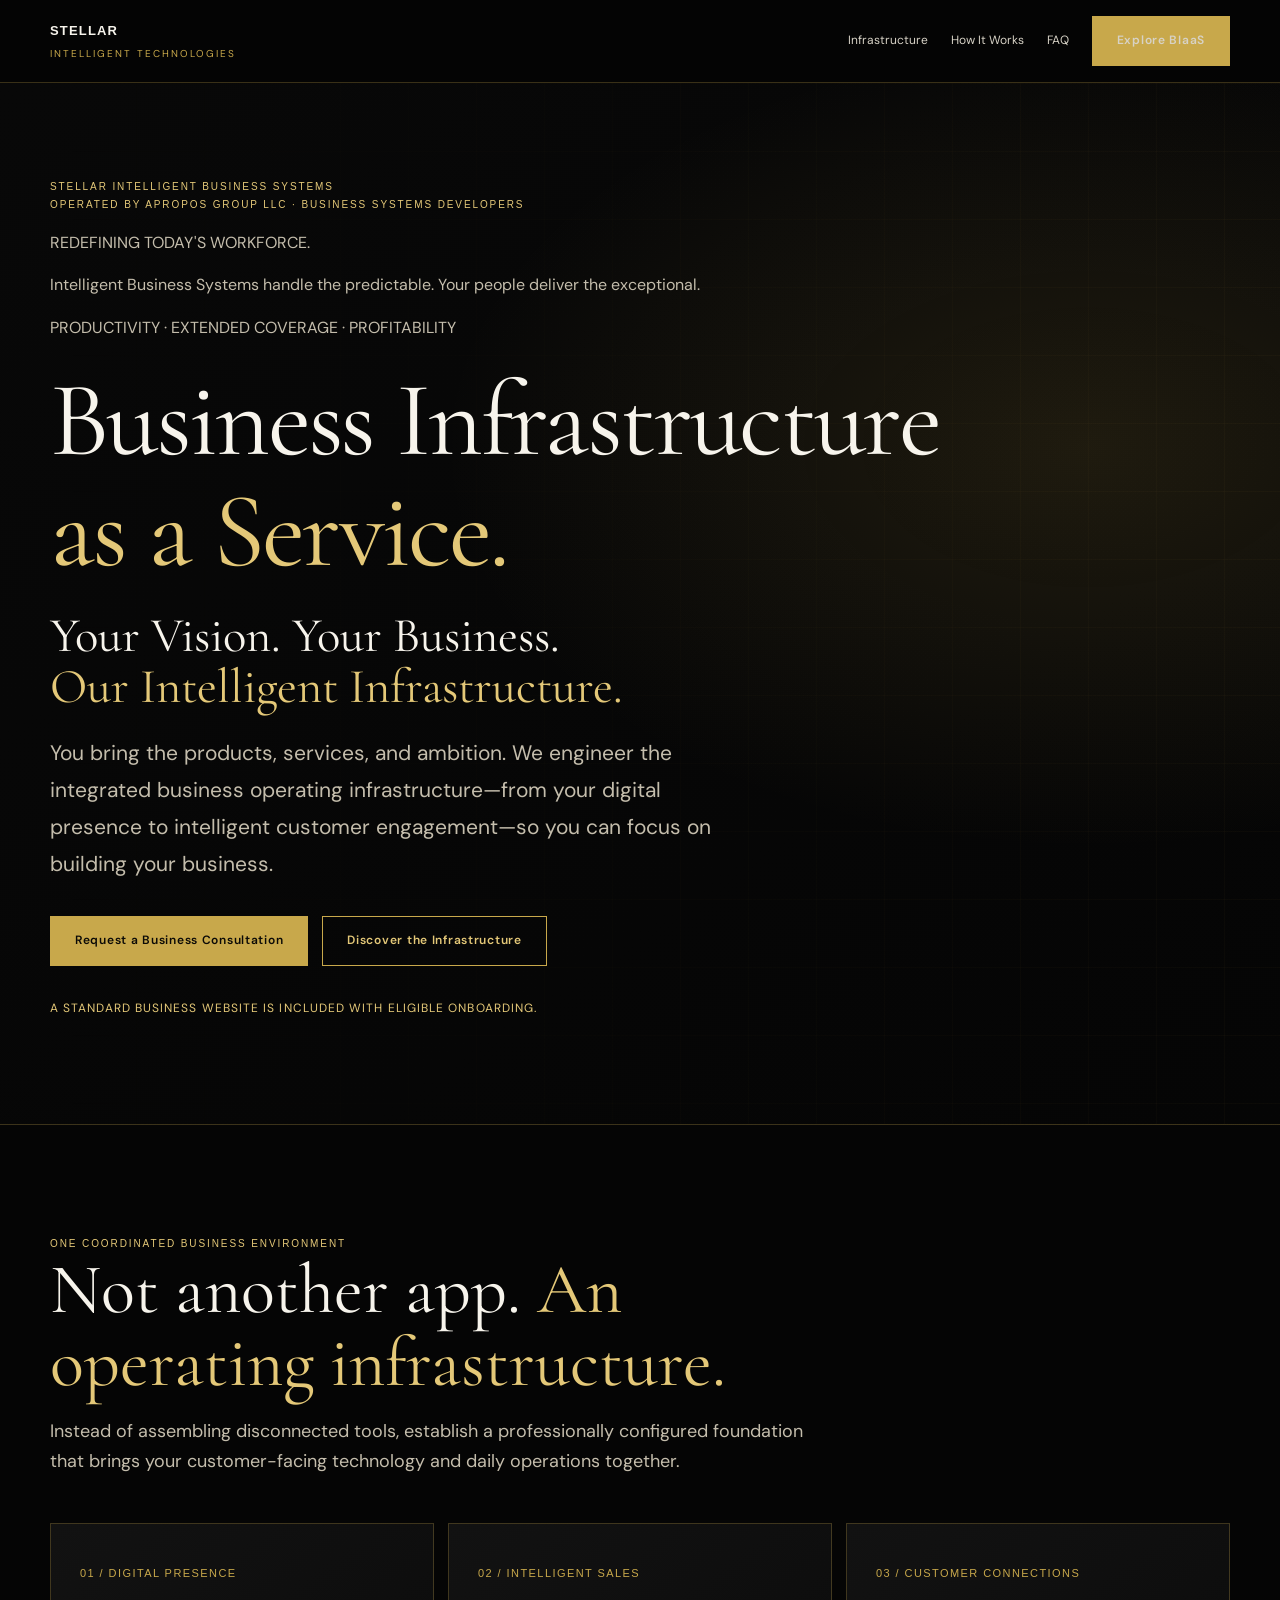
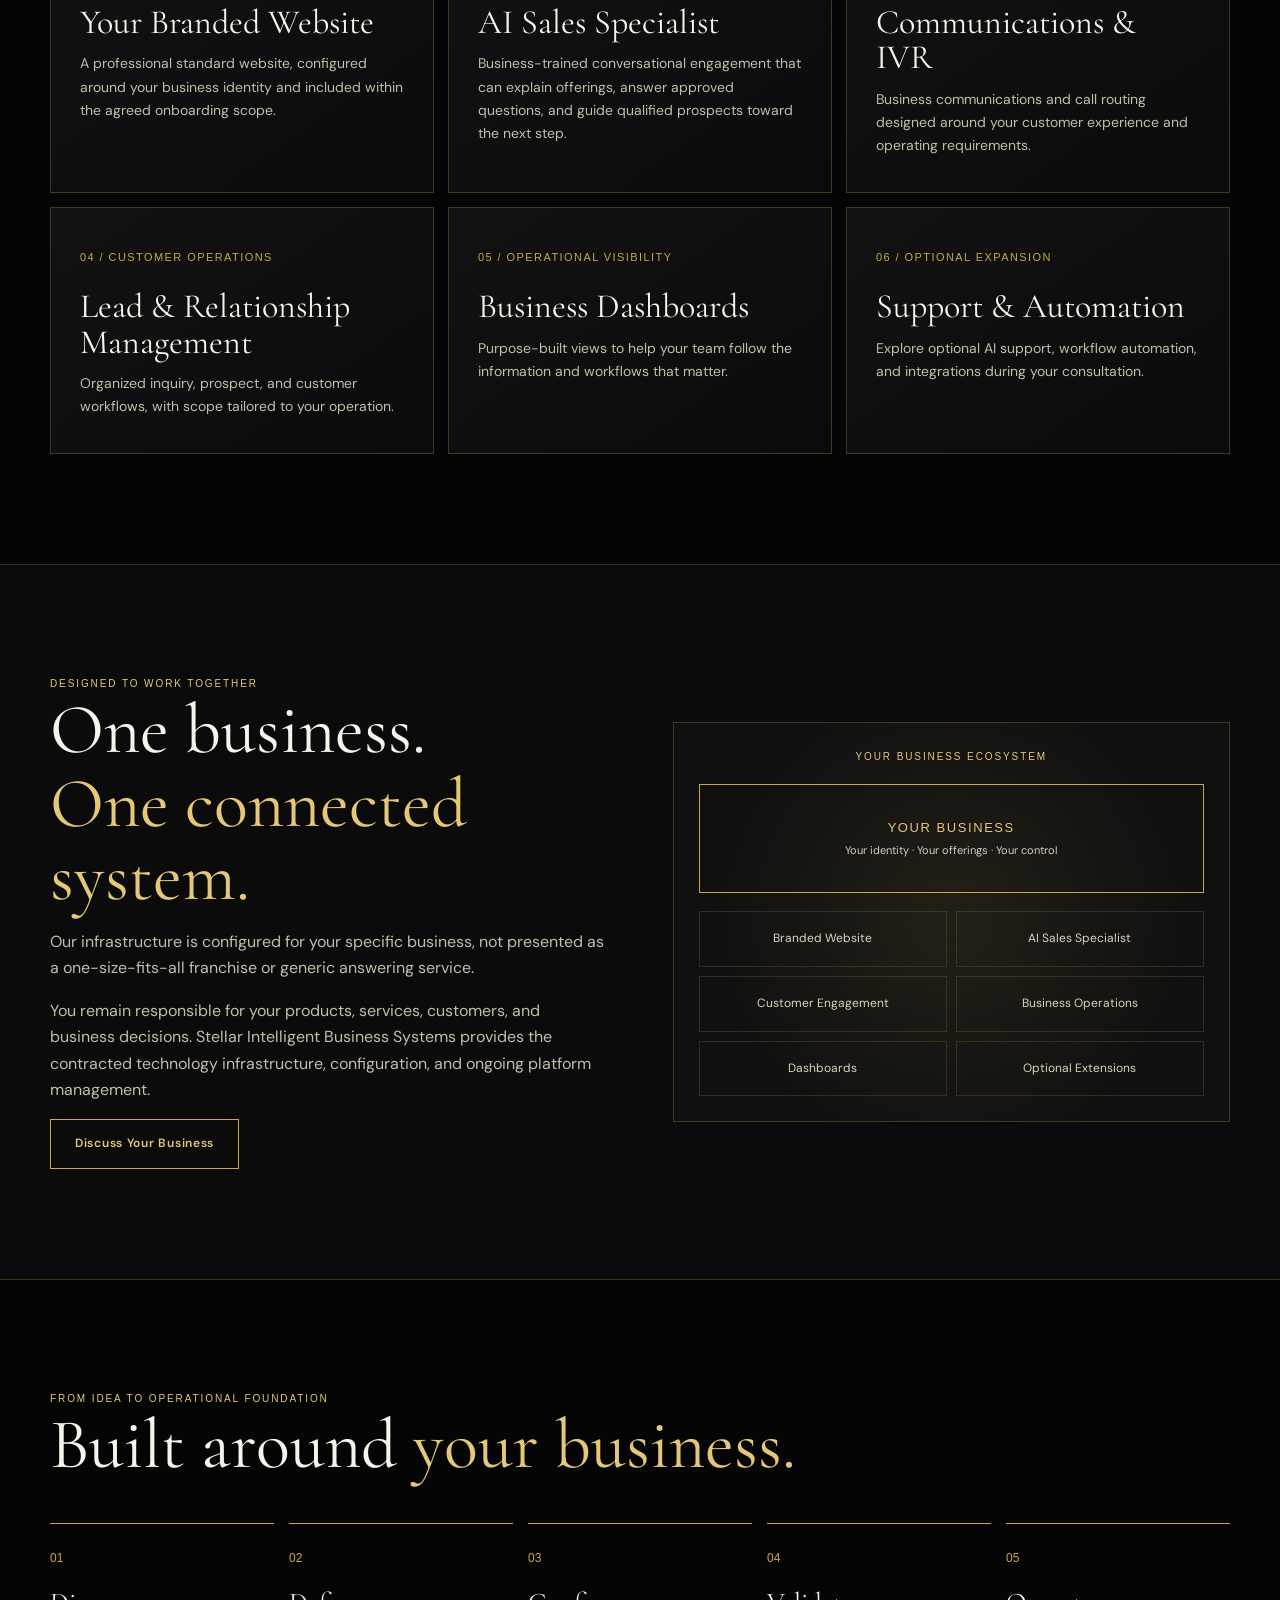
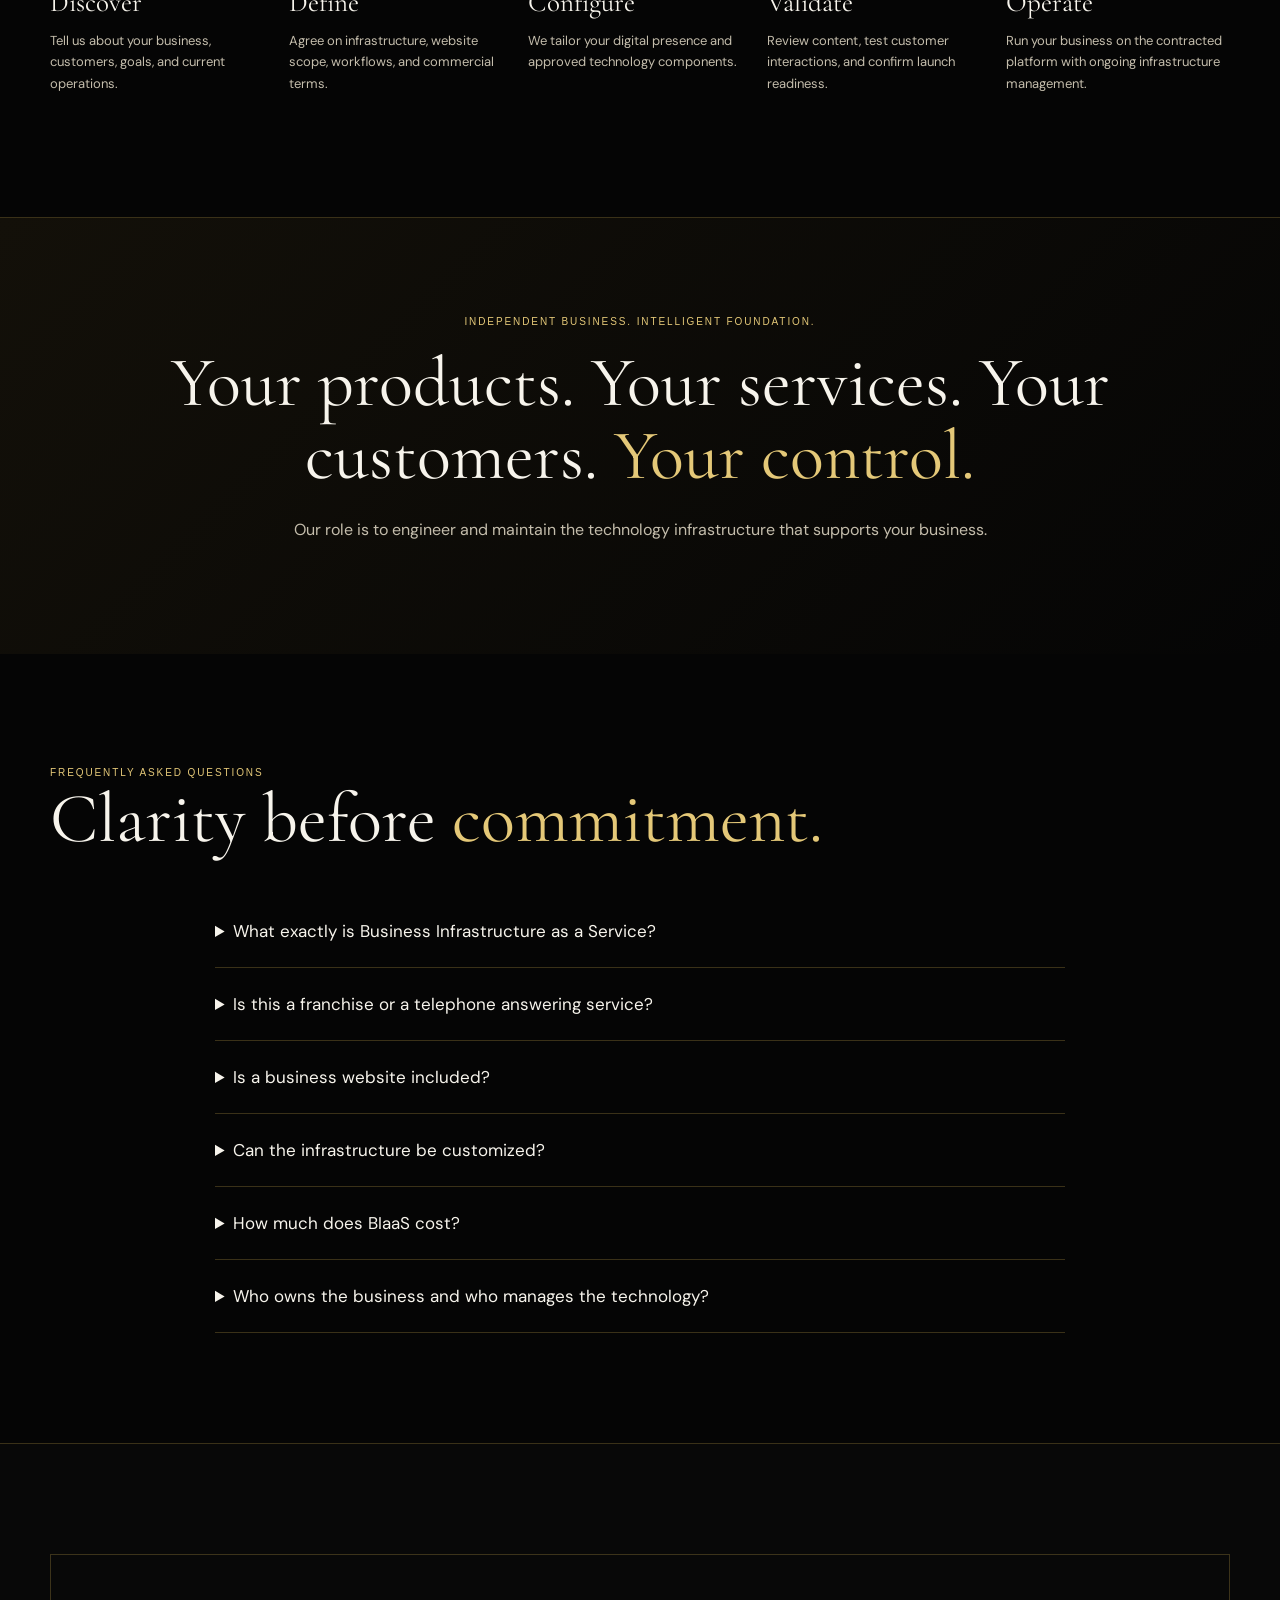
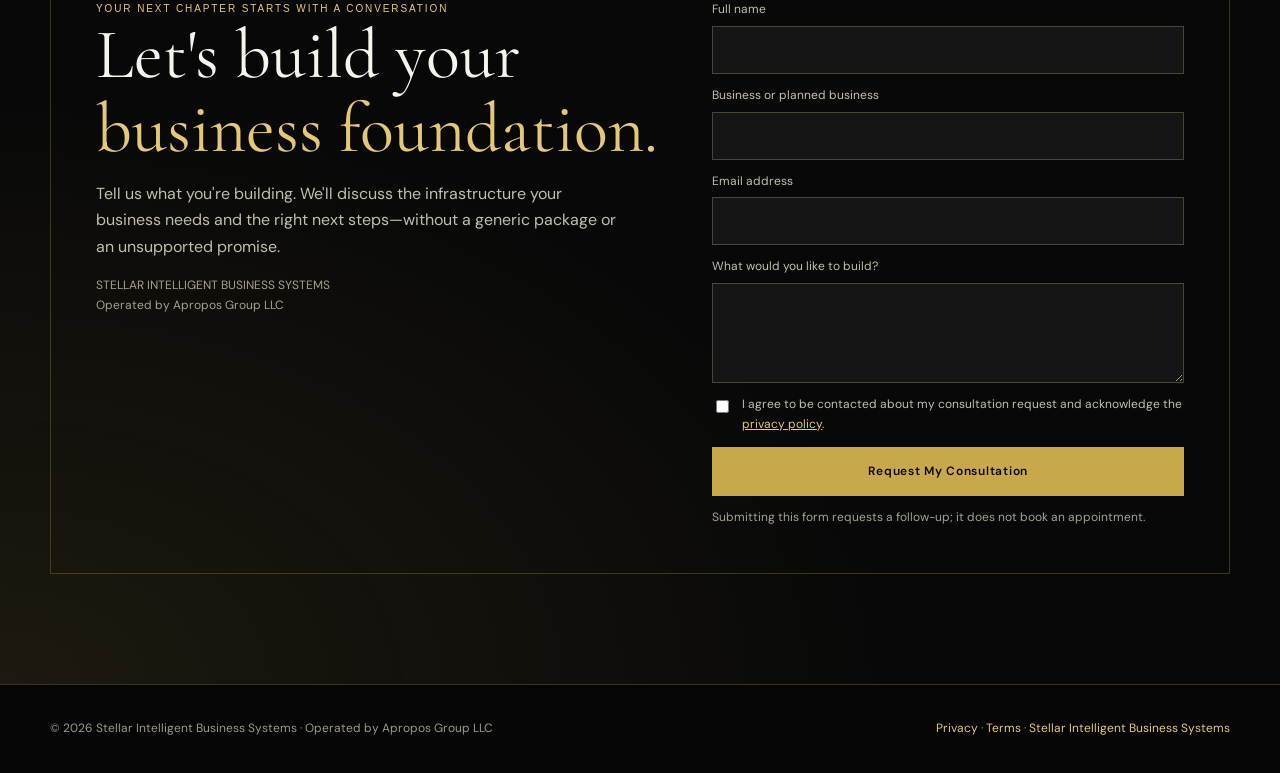
==== commit b7078184: "Match locked corporate slogan punctuation exactly" ====
--- a/index.html
+++ b/index.html
@@ -80,7 +80,7 @@
 :root{--bg:#050505;--panel:#101010;--raised:#171717;--gold:#c8a84b;--light:#e4c878;--text:#f7f4ec;--muted:#c4bdac;--line:rgba(200,168,75,.27)}*{box-sizing:border-box}html{scroll-behavior:smooth}body{margin:0;background:var(--bg);color:var(--text);font:400 16px/1.65 'DM Sans',Arial,sans-serif}a{color:inherit;text-decoration:none}button,input,textarea{font:inherit}button{cursor:pointer}.wrap{width:min(1180px,calc(100% - 44px));margin:auto}.eyebrow{font:400 10px/1.8 Syncopate,Arial,sans-serif;letter-spacing:.19em;text-transform:uppercase;color:var(--light)}h1,h2,h3{font-family:'Cormorant Garamond',Georgia,serif;font-weight:400;line-height:1.04;margin:0}h1{font-size:clamp(58px,8.3vw,122px);letter-spacing:-.025em}h2{font-size:clamp(43px,5.5vw,77px)}h3{font-size:34px}p{color:var(--muted)}.gold{color:var(--light)}.top{position:sticky;top:0;z-index:10;background:rgba(5,5,5,.94);border-bottom:1px solid var(--line);backdrop-filter:blur(16px)}.nav{display:flex;align-items:center;justify-content:space-between;gap:20px;min-height:82px}.brand{font:700 13px/1.5 Syncopate,Arial,sans-serif;letter-spacing:.09em}.brand span{display:block;font:400 10px/1.5 'DM Sans',sans-serif;letter-spacing:.2em;color:var(--gold);margin-top:5px}.links{display:flex;gap:23px;align-items:center}.links a{font-size:12px;color:#d7d2c6}.links a:hover{color:var(--light)}.btn{display:inline-flex;align-items:center;justify-content:center;border:1px solid var(--gold);padding:14px 24px;color:#0b0a07;background:var(--gold);font-size:12px;font-weight:600;letter-spacing:.06em;transition:.2s}.btn:hover{background:var(--light);transform:translateY(-2px)}.btn.outline{background:transparent;color:var(--light)}.btn.outline:hover{background:rgba(200,168,75,.1)}.hero{position:relative;overflow:hidden;border-bottom:1px solid var(--line);background:radial-gradient(ellipse at 85% 35%,rgba(200,168,75,.13),transparent 42%),linear-gradient(145deg,#080808,#050505)}.hero:before{content:'';position:absolute;inset:0;pointer-events:none;background-image:linear-gradient(rgba(200,168,75,.035) 1px,transparent 1px),linear-gradient(90deg,rgba(200,168,75,.035) 1px,transparent 1px);background-size:68px 68px;mask-image:linear-gradient(90deg,transparent,#000)}.hero-inner{min-height:690px;display:flex;align-items:center;padding:95px 0 105px;position:relative}.hero-copy{max-width:950px}.hero h1{margin:24px 0 25px}.hero .lead{font-size:clamp(17px,2vw,21px);max-width:690px;line-height:1.75}.actions{display:flex;gap:14px;flex-wrap:wrap;margin-top:34px}.subnote{margin-top:33px;font-size:12px;letter-spacing:.09em;color:var(--light)}.section{padding:110px 0;border-bottom:1px solid var(--line)}.intro{max-width:760px}.intro p{font-size:18px}.grid{display:grid;grid-template-columns:repeat(3,1fr);gap:14px;margin-top:46px}.tile{padding:35px 29px;border:1px solid var(--line);background:linear-gradient(145deg,#121212,#0b0b0b);min-height:240px}.tile .num{font:400 11px Syncopate,Arial,sans-serif;color:var(--gold);letter-spacing:.13em}.tile h3{margin:20px 0 12px}.tile p{font-size:14px;margin:0}.dark{background:#0b0b0b}.split{display:grid;grid-template-columns:1fr 1fr;gap:65px;align-items:center}.diagram{border:1px solid var(--line);padding:25px;background:radial-gradient(circle at center,rgba(200,168,75,.1),transparent 70%),#101010}.diagram .center{text-align:center;border:1px solid var(--gold);padding:32px 15px;margin:18px 0;color:var(--light);font-family:Syncopate,Arial,sans-serif;font-size:13px;letter-spacing:.12em}.diagram .cells{display:grid;grid-template-columns:1fr 1fr;gap:9px}.diagram .cells div{border:1px solid rgba(200,168,75,.18);padding:17px 10px;text-align:center;color:#ddd3bc;font-size:12px}.steps{counter-reset:step;display:grid;grid-template-columns:repeat(5,1fr);gap:15px;margin-top:42px}.step{border-top:1px solid var(--gold);padding-top:20px}.step:before{counter-increment:step;content:'0' counter(step);color:var(--gold);font:400 12px Syncopate,Arial,sans-serif}.step h3{font-size:27px;margin-top:18px}.step p{font-size:13px}.statement{padding:95px 0;text-align:center;background:linear-gradient(135deg,#131009,#050505)}.statement h2{max-width:960px;margin:15px auto 24px}.faq{max-width:850px;margin:40px auto 0}.faq details{border-bottom:1px solid var(--line);padding:22px 0}.faq summary{cursor:pointer;font-size:17px;color:var(--text)}.faq p{max-width:750px;font-size:14px}.contact{background:radial-gradient(ellipse at 0 100%,rgba(200,168,75,.11),transparent 50%),#080808}.contactbox{border:1px solid var(--line);padding:45px;display:grid;grid-template-columns:1.1fr .9fr;gap:40px}.contactbox p{max-width:520px}.contactform{display:grid;gap:12px}.contactform label{font-size:12px;color:var(--muted)}.contactform input,.contactform textarea{display:block;width:100%;padding:13px;background:#151515;border:1px solid #4b4537;color:white;margin-top:6px;border-radius:0}.contactform textarea{min-height:100px;resize:vertical}.contactform button{width:100%}.fine{font-size:12px;color:#a8a091}footer{padding:34px 0;color:#9e988b;font-size:12px}footer .wrap{display:flex;justify-content:space-between;gap:20px;flex-wrap:wrap}footer a{color:var(--light)}@media(max-width:850px){.links{gap:12px;flex-wrap:wrap;justify-content:flex-end}.links a{font-size:11px}.nav{padding:16px 0;align-items:flex-start}.grid{grid-template-columns:repeat(2,1fr)}.steps{grid-template-columns:repeat(3,1fr)}.split,.contactbox{grid-template-columns:1fr;gap:35px}.hero-inner{min-height:620px}}@media(max-width:590px){.nav{display:block}.links{margin-top:17px;justify-content:flex-start}.links a:nth-child(2),.links a:nth-child(3){display:none}.hero-inner{min-height:580px;padding:70px 0}.section{padding:76px 0}.grid,.steps{grid-template-columns:1fr}.tile{min-height:auto}.contactbox{padding:24px}.actions .btn{width:100%}}
 </style></head><body>
 <header class="top"><div class="wrap nav"><a class="brand" href="#home">STELLAR <span>INTELLIGENT TECHNOLOGIES</span></a><nav class="links" aria-label="Primary navigation"><a href="#infrastructure">Infrastructure</a><a href="#how-it-works">How It Works</a><a href="#questions">FAQ</a><a class="btn" href="#consultation">Explore BIaaS</a></nav></div></header>
-<main><section id="home" class="hero"><div class="wrap hero-inner"><div class="hero-copy"><div class="eyebrow">STELLAR INTELLIGENT BUSINESS SYSTEMS<br>Operated by Apropos Group LLC · Business Systems Developers</div><p class="new-brand-tag">REDEFINING TODAY’S WORKFORCE.</p><p class="new-brand-promise">Intelligent Business Systems handle the predictable. Your people deliver the exceptional.</p><p class="new-brand-values">PRODUCTIVITY · EXTENDED COVERAGE · PROFITABILITY</p><h1>Business Infrastructure <span class="gold">as a Service.</span></h1><h2 style="font-size:clamp(31px,3.8vw,53px);margin-bottom:23px">Your Vision. Your Business.<br><span class="gold">Our Intelligent Infrastructure.</span></h2><p class="lead">You bring the products, services, and ambition. We engineer the integrated business operating infrastructure—from your digital presence to intelligent customer engagement—so you can focus on building your business.</p><div class="actions"><a class="btn" href="#consultation">Request a Business Consultation</a><a class="btn outline" href="#infrastructure">Discover the Infrastructure</a></div><div class="subnote">A STANDARD BUSINESS WEBSITE IS INCLUDED WITH ELIGIBLE ONBOARDING.</div></div></div></section>
+<main><section id="home" class="hero"><div class="wrap hero-inner"><div class="hero-copy"><div class="eyebrow">STELLAR INTELLIGENT BUSINESS SYSTEMS<br>Operated by Apropos Group LLC · Business Systems Developers</div><p class="new-brand-tag">REDEFINING TODAY'S WORKFORCE.</p><p class="new-brand-promise">Intelligent Business Systems handle the predictable. Your people deliver the exceptional.</p><p class="new-brand-values">PRODUCTIVITY · EXTENDED COVERAGE · PROFITABILITY</p><h1>Business Infrastructure <span class="gold">as a Service.</span></h1><h2 style="font-size:clamp(31px,3.8vw,53px);margin-bottom:23px">Your Vision. Your Business.<br><span class="gold">Our Intelligent Infrastructure.</span></h2><p class="lead">You bring the products, services, and ambition. We engineer the integrated business operating infrastructure—from your digital presence to intelligent customer engagement—so you can focus on building your business.</p><div class="actions"><a class="btn" href="#consultation">Request a Business Consultation</a><a class="btn outline" href="#infrastructure">Discover the Infrastructure</a></div><div class="subnote">A STANDARD BUSINESS WEBSITE IS INCLUDED WITH ELIGIBLE ONBOARDING.</div></div></div></section>
 <section class="section" id="infrastructure"><div class="wrap"><div class="intro"><div class="eyebrow">One coordinated business environment</div><h2>Not another app. <span class="gold">An operating infrastructure.</span></h2><p>Instead of assembling disconnected tools, establish a professionally configured foundation that brings your customer-facing technology and daily operations together.</p></div><div class="grid"><article class="tile"><span class="num">01 / DIGITAL PRESENCE</span><h3>Your Branded Website</h3><p>A professional standard website, configured around your business identity and included within the agreed onboarding scope.</p></article><article class="tile"><span class="num">02 / INTELLIGENT SALES</span><h3>AI Sales Specialist</h3><p>Business-trained conversational engagement that can explain offerings, answer approved questions, and guide qualified prospects toward the next step.</p></article><article class="tile"><span class="num">03 / CUSTOMER CONNECTIONS</span><h3>Communications &amp; IVR</h3><p>Business communications and call routing designed around your customer experience and operating requirements.</p></article><article class="tile"><span class="num">04 / CUSTOMER OPERATIONS</span><h3>Lead &amp; Relationship Management</h3><p>Organized inquiry, prospect, and customer workflows, with scope tailored to your operation.</p></article><article class="tile"><span class="num">05 / OPERATIONAL VISIBILITY</span><h3>Business Dashboards</h3><p>Purpose-built views to help your team follow the information and workflows that matter.</p></article><article class="tile"><span class="num">06 / OPTIONAL EXPANSION</span><h3>Support &amp; Automation</h3><p>Explore optional AI support, workflow automation, and integrations during your consultation.</p></article></div></div></section>
 <section class="section dark"><div class="wrap split"><div><div class="eyebrow">Designed to work together</div><h2>One business.<br><span class="gold">One connected system.</span></h2><p>Our infrastructure is configured for your specific business, not presented as a one-size-fits-all franchise or generic answering service.</p><p>You remain responsible for your products, services, customers, and business decisions. Stellar Intelligent Business Systems provides the contracted technology infrastructure, configuration, and ongoing platform management.</p><a class="btn outline" href="#consultation">Discuss Your Business</a></div><div class="diagram" role="img" aria-label="Connected business infrastructure diagram"><div class="eyebrow" style="text-align:center">Your Business Ecosystem</div><div class="center">YOUR BUSINESS<br><small style="font:400 11px 'DM Sans',sans-serif;letter-spacing:0;color:#d6d0c0">Your identity · Your offerings · Your control</small></div><div class="cells"><div>Branded Website</div><div>AI Sales Specialist</div><div>Customer Engagement</div><div>Business Operations</div><div>Dashboards</div><div>Optional Extensions</div></div></div></div></section>
 <section class="section" id="how-it-works"><div class="wrap"><div class="eyebrow">From idea to operational foundation</div><h2>Built around <span class="gold">your business.</span></h2><div class="steps"><div class="step"><h3>Discover</h3><p>Tell us about your business, customers, goals, and current operations.</p></div><div class="step"><h3>Define</h3><p>Agree on infrastructure, website scope, workflows, and commercial terms.</p></div><div class="step"><h3>Configure</h3><p>We tailor your digital presence and approved technology components.</p></div><div class="step"><h3>Validate</h3><p>Review content, test customer interactions, and confirm launch readiness.</p></div><div class="step"><h3>Operate</h3><p>Run your business on the contracted platform with ongoing infrastructure management.</p></div></div></div></section>
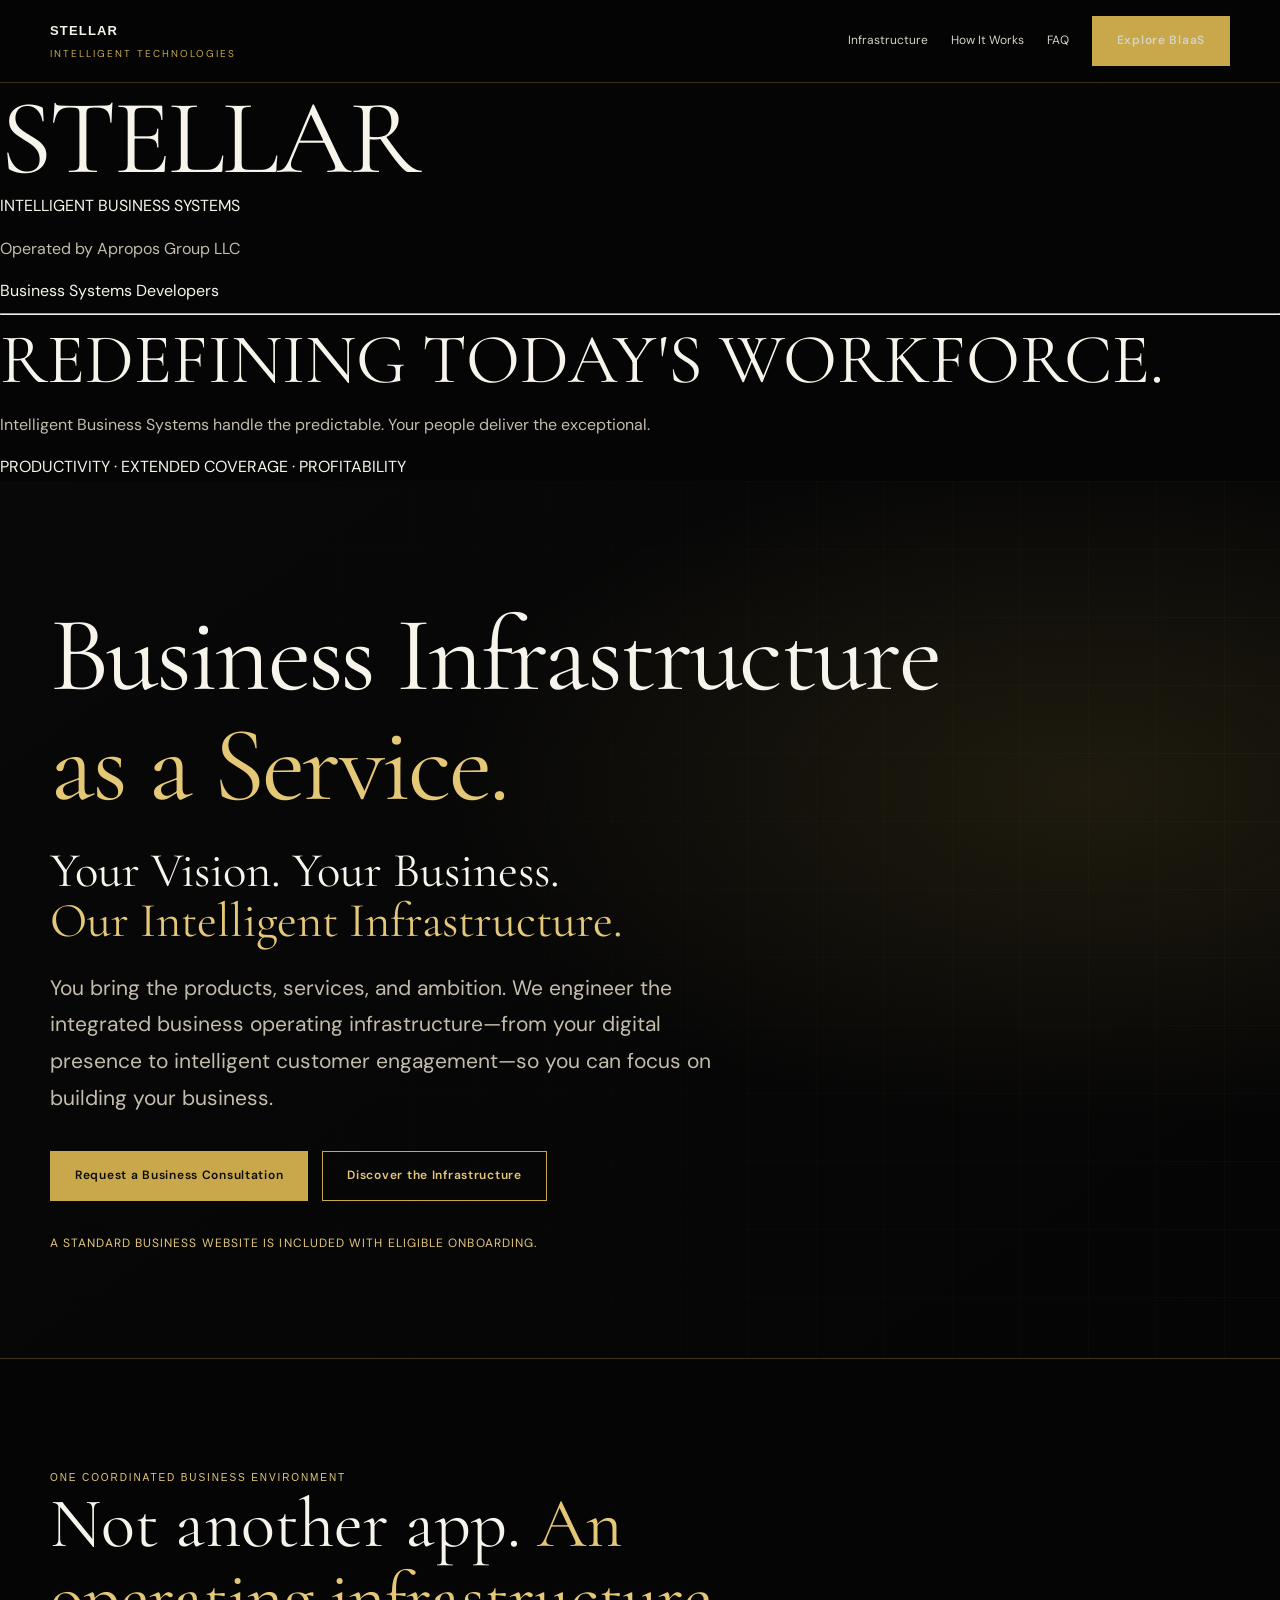
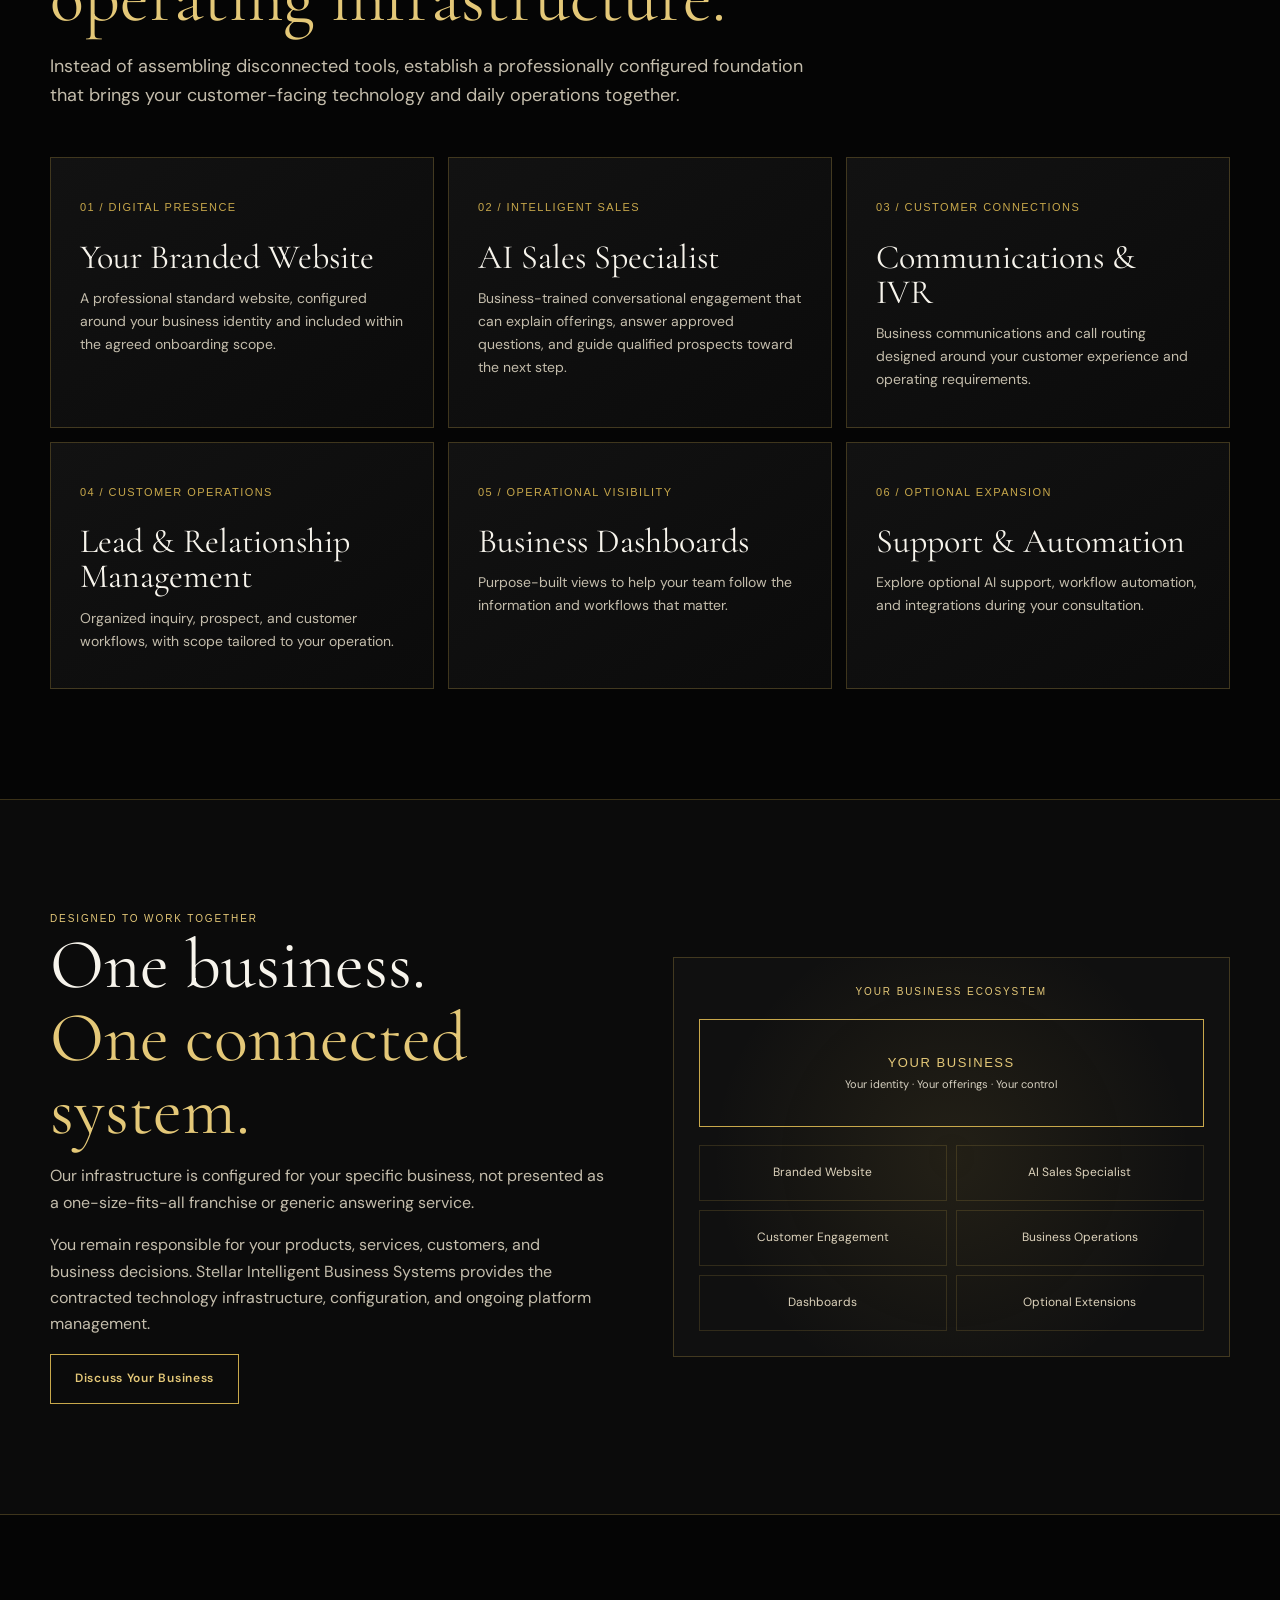
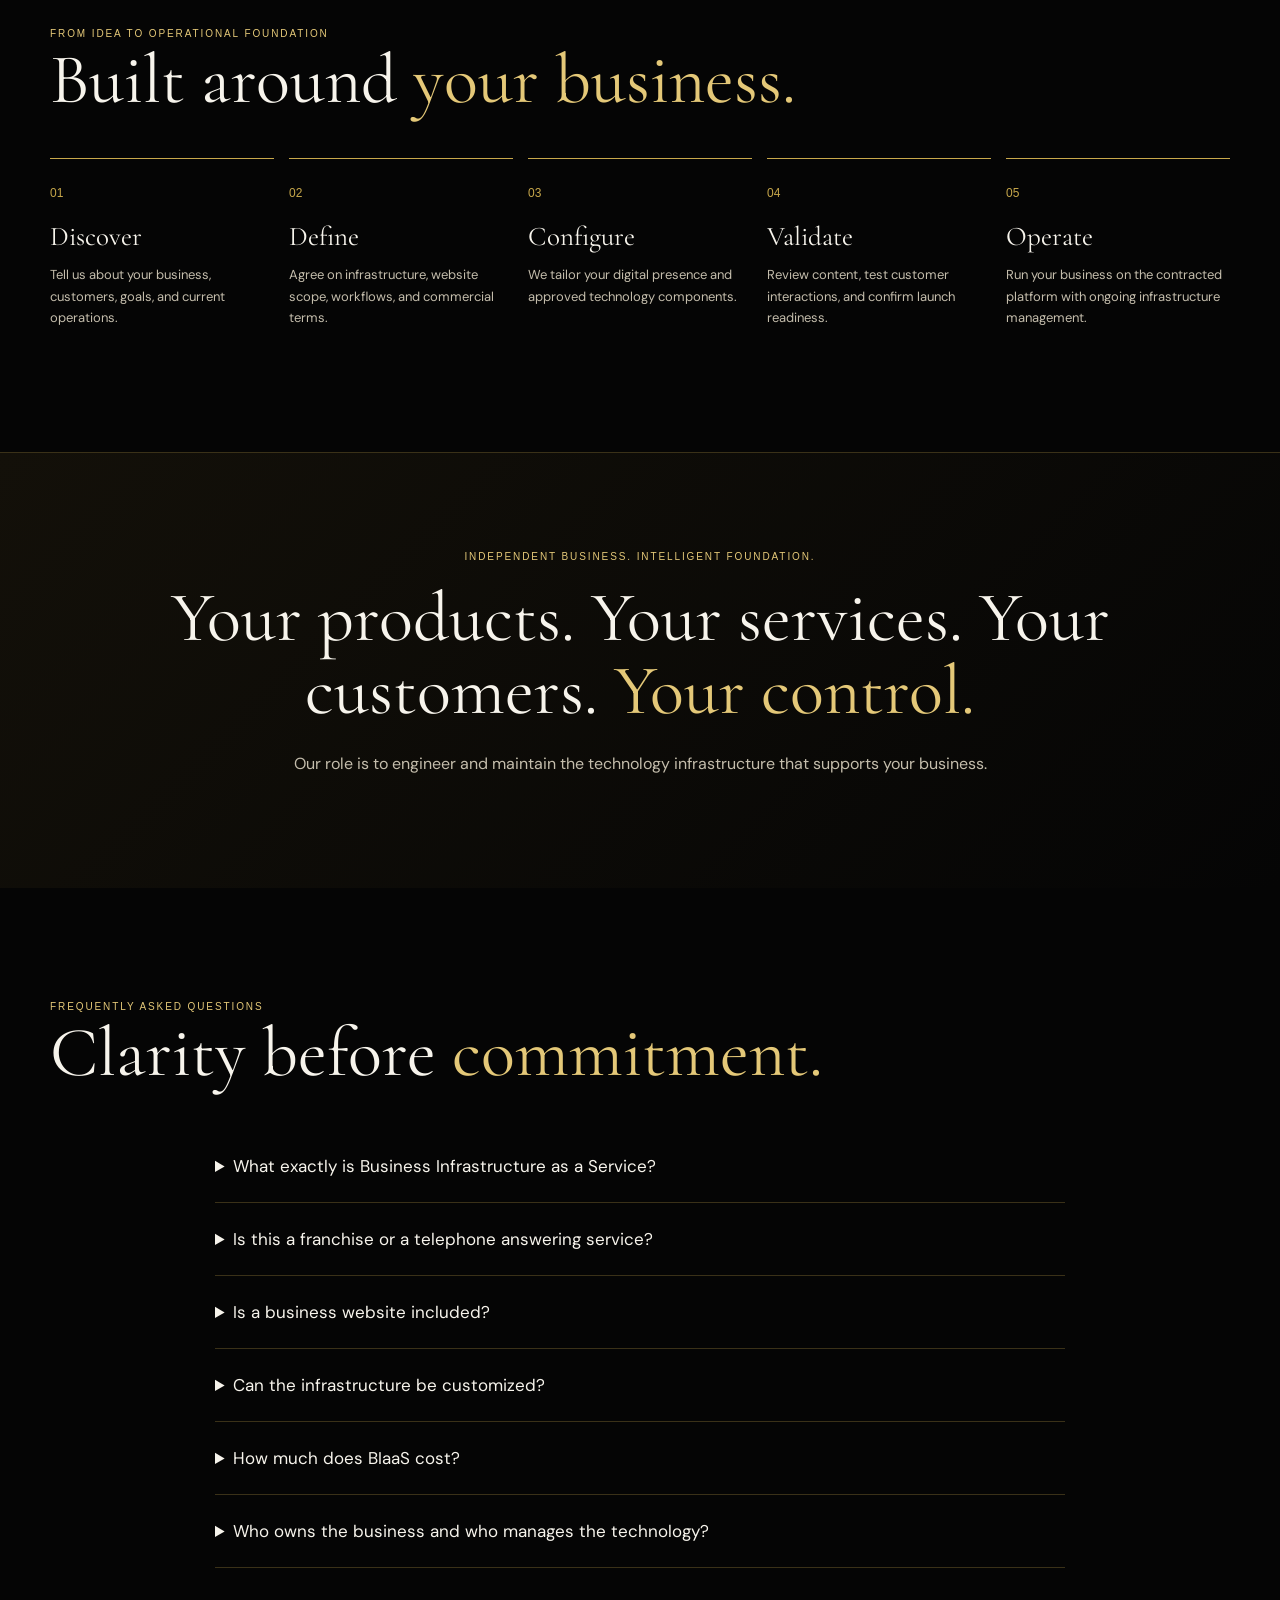
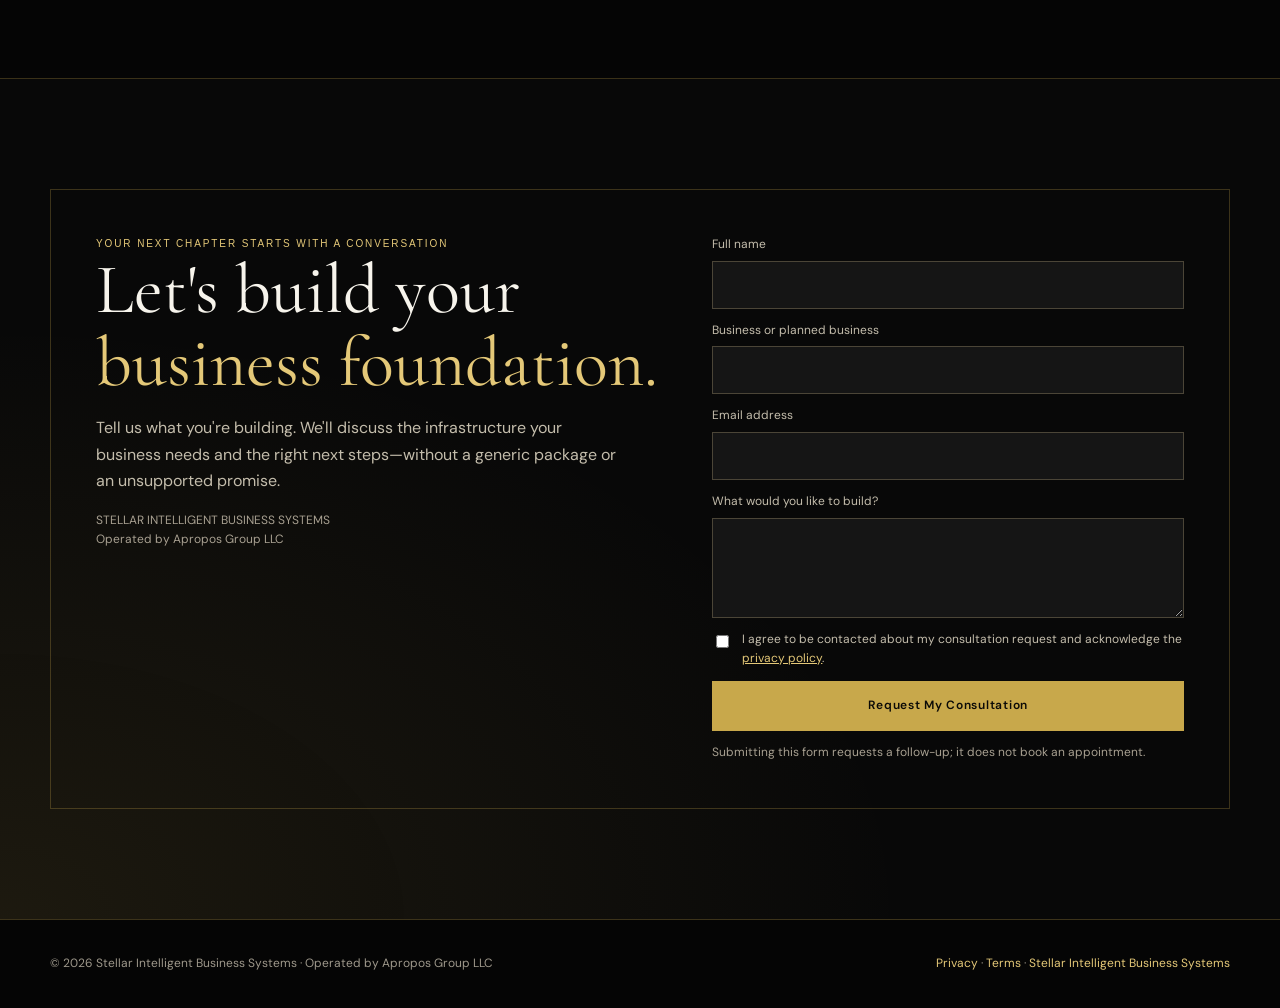
==== commit f9b1c6af: "Separate approved corporate hero from BIaaS product hero" ====
--- a/index.html
+++ b/index.html
@@ -80,7 +80,7 @@
 :root{--bg:#050505;--panel:#101010;--raised:#171717;--gold:#c8a84b;--light:#e4c878;--text:#f7f4ec;--muted:#c4bdac;--line:rgba(200,168,75,.27)}*{box-sizing:border-box}html{scroll-behavior:smooth}body{margin:0;background:var(--bg);color:var(--text);font:400 16px/1.65 'DM Sans',Arial,sans-serif}a{color:inherit;text-decoration:none}button,input,textarea{font:inherit}button{cursor:pointer}.wrap{width:min(1180px,calc(100% - 44px));margin:auto}.eyebrow{font:400 10px/1.8 Syncopate,Arial,sans-serif;letter-spacing:.19em;text-transform:uppercase;color:var(--light)}h1,h2,h3{font-family:'Cormorant Garamond',Georgia,serif;font-weight:400;line-height:1.04;margin:0}h1{font-size:clamp(58px,8.3vw,122px);letter-spacing:-.025em}h2{font-size:clamp(43px,5.5vw,77px)}h3{font-size:34px}p{color:var(--muted)}.gold{color:var(--light)}.top{position:sticky;top:0;z-index:10;background:rgba(5,5,5,.94);border-bottom:1px solid var(--line);backdrop-filter:blur(16px)}.nav{display:flex;align-items:center;justify-content:space-between;gap:20px;min-height:82px}.brand{font:700 13px/1.5 Syncopate,Arial,sans-serif;letter-spacing:.09em}.brand span{display:block;font:400 10px/1.5 'DM Sans',sans-serif;letter-spacing:.2em;color:var(--gold);margin-top:5px}.links{display:flex;gap:23px;align-items:center}.links a{font-size:12px;color:#d7d2c6}.links a:hover{color:var(--light)}.btn{display:inline-flex;align-items:center;justify-content:center;border:1px solid var(--gold);padding:14px 24px;color:#0b0a07;background:var(--gold);font-size:12px;font-weight:600;letter-spacing:.06em;transition:.2s}.btn:hover{background:var(--light);transform:translateY(-2px)}.btn.outline{background:transparent;color:var(--light)}.btn.outline:hover{background:rgba(200,168,75,.1)}.hero{position:relative;overflow:hidden;border-bottom:1px solid var(--line);background:radial-gradient(ellipse at 85% 35%,rgba(200,168,75,.13),transparent 42%),linear-gradient(145deg,#080808,#050505)}.hero:before{content:'';position:absolute;inset:0;pointer-events:none;background-image:linear-gradient(rgba(200,168,75,.035) 1px,transparent 1px),linear-gradient(90deg,rgba(200,168,75,.035) 1px,transparent 1px);background-size:68px 68px;mask-image:linear-gradient(90deg,transparent,#000)}.hero-inner{min-height:690px;display:flex;align-items:center;padding:95px 0 105px;position:relative}.hero-copy{max-width:950px}.hero h1{margin:24px 0 25px}.hero .lead{font-size:clamp(17px,2vw,21px);max-width:690px;line-height:1.75}.actions{display:flex;gap:14px;flex-wrap:wrap;margin-top:34px}.subnote{margin-top:33px;font-size:12px;letter-spacing:.09em;color:var(--light)}.section{padding:110px 0;border-bottom:1px solid var(--line)}.intro{max-width:760px}.intro p{font-size:18px}.grid{display:grid;grid-template-columns:repeat(3,1fr);gap:14px;margin-top:46px}.tile{padding:35px 29px;border:1px solid var(--line);background:linear-gradient(145deg,#121212,#0b0b0b);min-height:240px}.tile .num{font:400 11px Syncopate,Arial,sans-serif;color:var(--gold);letter-spacing:.13em}.tile h3{margin:20px 0 12px}.tile p{font-size:14px;margin:0}.dark{background:#0b0b0b}.split{display:grid;grid-template-columns:1fr 1fr;gap:65px;align-items:center}.diagram{border:1px solid var(--line);padding:25px;background:radial-gradient(circle at center,rgba(200,168,75,.1),transparent 70%),#101010}.diagram .center{text-align:center;border:1px solid var(--gold);padding:32px 15px;margin:18px 0;color:var(--light);font-family:Syncopate,Arial,sans-serif;font-size:13px;letter-spacing:.12em}.diagram .cells{display:grid;grid-template-columns:1fr 1fr;gap:9px}.diagram .cells div{border:1px solid rgba(200,168,75,.18);padding:17px 10px;text-align:center;color:#ddd3bc;font-size:12px}.steps{counter-reset:step;display:grid;grid-template-columns:repeat(5,1fr);gap:15px;margin-top:42px}.step{border-top:1px solid var(--gold);padding-top:20px}.step:before{counter-increment:step;content:'0' counter(step);color:var(--gold);font:400 12px Syncopate,Arial,sans-serif}.step h3{font-size:27px;margin-top:18px}.step p{font-size:13px}.statement{padding:95px 0;text-align:center;background:linear-gradient(135deg,#131009,#050505)}.statement h2{max-width:960px;margin:15px auto 24px}.faq{max-width:850px;margin:40px auto 0}.faq details{border-bottom:1px solid var(--line);padding:22px 0}.faq summary{cursor:pointer;font-size:17px;color:var(--text)}.faq p{max-width:750px;font-size:14px}.contact{background:radial-gradient(ellipse at 0 100%,rgba(200,168,75,.11),transparent 50%),#080808}.contactbox{border:1px solid var(--line);padding:45px;display:grid;grid-template-columns:1.1fr .9fr;gap:40px}.contactbox p{max-width:520px}.contactform{display:grid;gap:12px}.contactform label{font-size:12px;color:var(--muted)}.contactform input,.contactform textarea{display:block;width:100%;padding:13px;background:#151515;border:1px solid #4b4537;color:white;margin-top:6px;border-radius:0}.contactform textarea{min-height:100px;resize:vertical}.contactform button{width:100%}.fine{font-size:12px;color:#a8a091}footer{padding:34px 0;color:#9e988b;font-size:12px}footer .wrap{display:flex;justify-content:space-between;gap:20px;flex-wrap:wrap}footer a{color:var(--light)}@media(max-width:850px){.links{gap:12px;flex-wrap:wrap;justify-content:flex-end}.links a{font-size:11px}.nav{padding:16px 0;align-items:flex-start}.grid{grid-template-columns:repeat(2,1fr)}.steps{grid-template-columns:repeat(3,1fr)}.split,.contactbox{grid-template-columns:1fr;gap:35px}.hero-inner{min-height:620px}}@media(max-width:590px){.nav{display:block}.links{margin-top:17px;justify-content:flex-start}.links a:nth-child(2),.links a:nth-child(3){display:none}.hero-inner{min-height:580px;padding:70px 0}.section{padding:76px 0}.grid,.steps{grid-template-columns:1fr}.tile{min-height:auto}.contactbox{padding:24px}.actions .btn{width:100%}}
 </style></head><body>
 <header class="top"><div class="wrap nav"><a class="brand" href="#home">STELLAR <span>INTELLIGENT TECHNOLOGIES</span></a><nav class="links" aria-label="Primary navigation"><a href="#infrastructure">Infrastructure</a><a href="#how-it-works">How It Works</a><a href="#questions">FAQ</a><a class="btn" href="#consultation">Explore BIaaS</a></nav></div></header>
-<main><section id="home" class="hero"><div class="wrap hero-inner"><div class="hero-copy"><div class="eyebrow">STELLAR INTELLIGENT BUSINESS SYSTEMS<br>Operated by Apropos Group LLC · Business Systems Developers</div><p class="new-brand-tag">REDEFINING TODAY'S WORKFORCE.</p><p class="new-brand-promise">Intelligent Business Systems handle the predictable. Your people deliver the exceptional.</p><p class="new-brand-values">PRODUCTIVITY · EXTENDED COVERAGE · PROFITABILITY</p><h1>Business Infrastructure <span class="gold">as a Service.</span></h1><h2 style="font-size:clamp(31px,3.8vw,53px);margin-bottom:23px">Your Vision. Your Business.<br><span class="gold">Our Intelligent Infrastructure.</span></h2><p class="lead">You bring the products, services, and ambition. We engineer the integrated business operating infrastructure—from your digital presence to intelligent customer engagement—so you can focus on building your business.</p><div class="actions"><a class="btn" href="#consultation">Request a Business Consultation</a><a class="btn outline" href="#infrastructure">Discover the Infrastructure</a></div><div class="subnote">A STANDARD BUSINESS WEBSITE IS INCLUDED WITH ELIGIBLE ONBOARDING.</div></div></div></section>
+<main><section class="stellar-master-hero"><div class="stellar-master-inner"><h1>STELLAR</h1><div class="stellar-master-division">INTELLIGENT BUSINESS SYSTEMS</div><p>Operated by Apropos Group LLC</p><div class="stellar-master-developer">Business Systems Developers</div><hr><h2>REDEFINING TODAY'S WORKFORCE.</h2><p class="stellar-master-promise">Intelligent Business Systems handle the predictable. Your people deliver the exceptional.</p><div class="stellar-master-values">PRODUCTIVITY · EXTENDED COVERAGE · PROFITABILITY</div></div></section><section id="home" class="hero"><div class="wrap hero-inner"><div class="hero-copy"><h1>Business Infrastructure <span class="gold">as a Service.</span></h1><h2 style="font-size:clamp(31px,3.8vw,53px);margin-bottom:23px">Your Vision. Your Business.<br><span class="gold">Our Intelligent Infrastructure.</span></h2><p class="lead">You bring the products, services, and ambition. We engineer the integrated business operating infrastructure—from your digital presence to intelligent customer engagement—so you can focus on building your business.</p><div class="actions"><a class="btn" href="#consultation">Request a Business Consultation</a><a class="btn outline" href="#infrastructure">Discover the Infrastructure</a></div><div class="subnote">A STANDARD BUSINESS WEBSITE IS INCLUDED WITH ELIGIBLE ONBOARDING.</div></div></div></section>
 <section class="section" id="infrastructure"><div class="wrap"><div class="intro"><div class="eyebrow">One coordinated business environment</div><h2>Not another app. <span class="gold">An operating infrastructure.</span></h2><p>Instead of assembling disconnected tools, establish a professionally configured foundation that brings your customer-facing technology and daily operations together.</p></div><div class="grid"><article class="tile"><span class="num">01 / DIGITAL PRESENCE</span><h3>Your Branded Website</h3><p>A professional standard website, configured around your business identity and included within the agreed onboarding scope.</p></article><article class="tile"><span class="num">02 / INTELLIGENT SALES</span><h3>AI Sales Specialist</h3><p>Business-trained conversational engagement that can explain offerings, answer approved questions, and guide qualified prospects toward the next step.</p></article><article class="tile"><span class="num">03 / CUSTOMER CONNECTIONS</span><h3>Communications &amp; IVR</h3><p>Business communications and call routing designed around your customer experience and operating requirements.</p></article><article class="tile"><span class="num">04 / CUSTOMER OPERATIONS</span><h3>Lead &amp; Relationship Management</h3><p>Organized inquiry, prospect, and customer workflows, with scope tailored to your operation.</p></article><article class="tile"><span class="num">05 / OPERATIONAL VISIBILITY</span><h3>Business Dashboards</h3><p>Purpose-built views to help your team follow the information and workflows that matter.</p></article><article class="tile"><span class="num">06 / OPTIONAL EXPANSION</span><h3>Support &amp; Automation</h3><p>Explore optional AI support, workflow automation, and integrations during your consultation.</p></article></div></div></section>
 <section class="section dark"><div class="wrap split"><div><div class="eyebrow">Designed to work together</div><h2>One business.<br><span class="gold">One connected system.</span></h2><p>Our infrastructure is configured for your specific business, not presented as a one-size-fits-all franchise or generic answering service.</p><p>You remain responsible for your products, services, customers, and business decisions. Stellar Intelligent Business Systems provides the contracted technology infrastructure, configuration, and ongoing platform management.</p><a class="btn outline" href="#consultation">Discuss Your Business</a></div><div class="diagram" role="img" aria-label="Connected business infrastructure diagram"><div class="eyebrow" style="text-align:center">Your Business Ecosystem</div><div class="center">YOUR BUSINESS<br><small style="font:400 11px 'DM Sans',sans-serif;letter-spacing:0;color:#d6d0c0">Your identity · Your offerings · Your control</small></div><div class="cells"><div>Branded Website</div><div>AI Sales Specialist</div><div>Customer Engagement</div><div>Business Operations</div><div>Dashboards</div><div>Optional Extensions</div></div></div></div></section>
 <section class="section" id="how-it-works"><div class="wrap"><div class="eyebrow">From idea to operational foundation</div><h2>Built around <span class="gold">your business.</span></h2><div class="steps"><div class="step"><h3>Discover</h3><p>Tell us about your business, customers, goals, and current operations.</p></div><div class="step"><h3>Define</h3><p>Agree on infrastructure, website scope, workflows, and commercial terms.</p></div><div class="step"><h3>Configure</h3><p>We tailor your digital presence and approved technology components.</p></div><div class="step"><h3>Validate</h3><p>Review content, test customer interactions, and confirm launch readiness.</p></div><div class="step"><h3>Operate</h3><p>Run your business on the contracted platform with ongoing infrastructure management.</p></div></div></div></section>
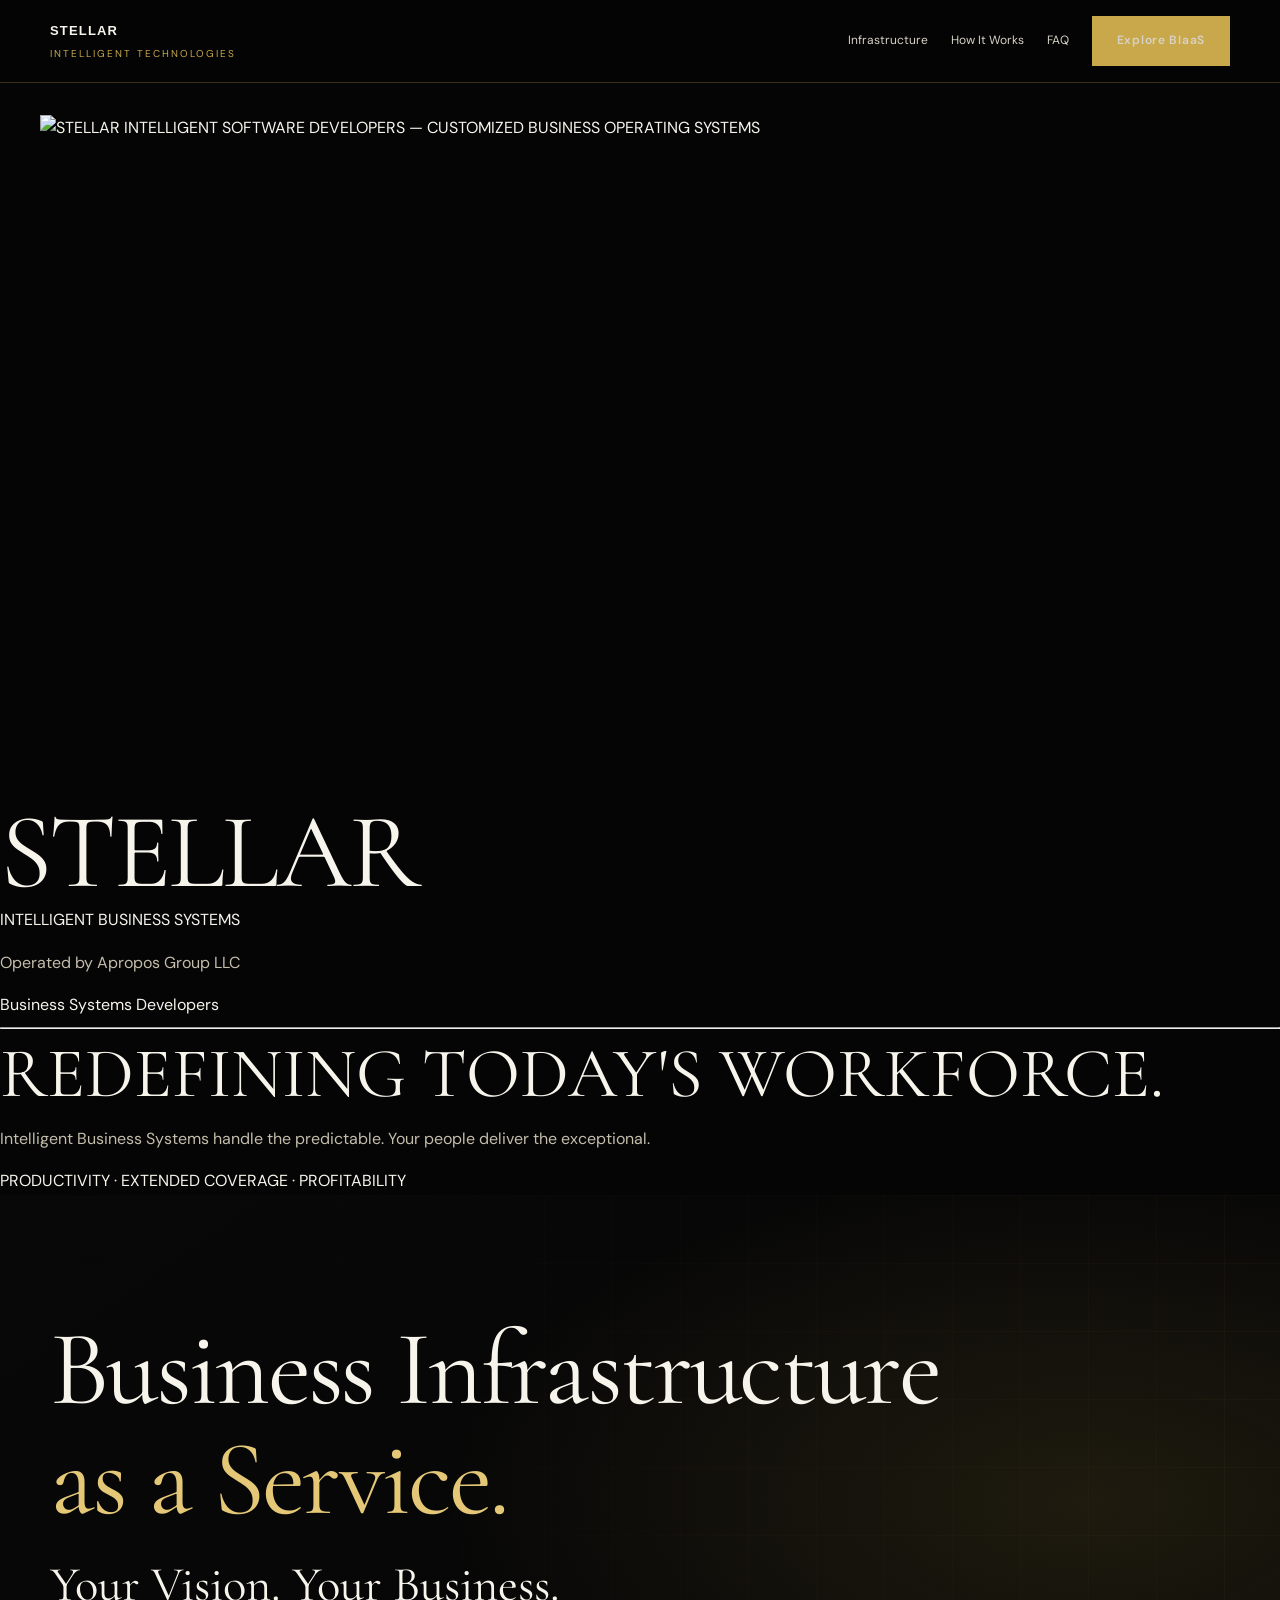
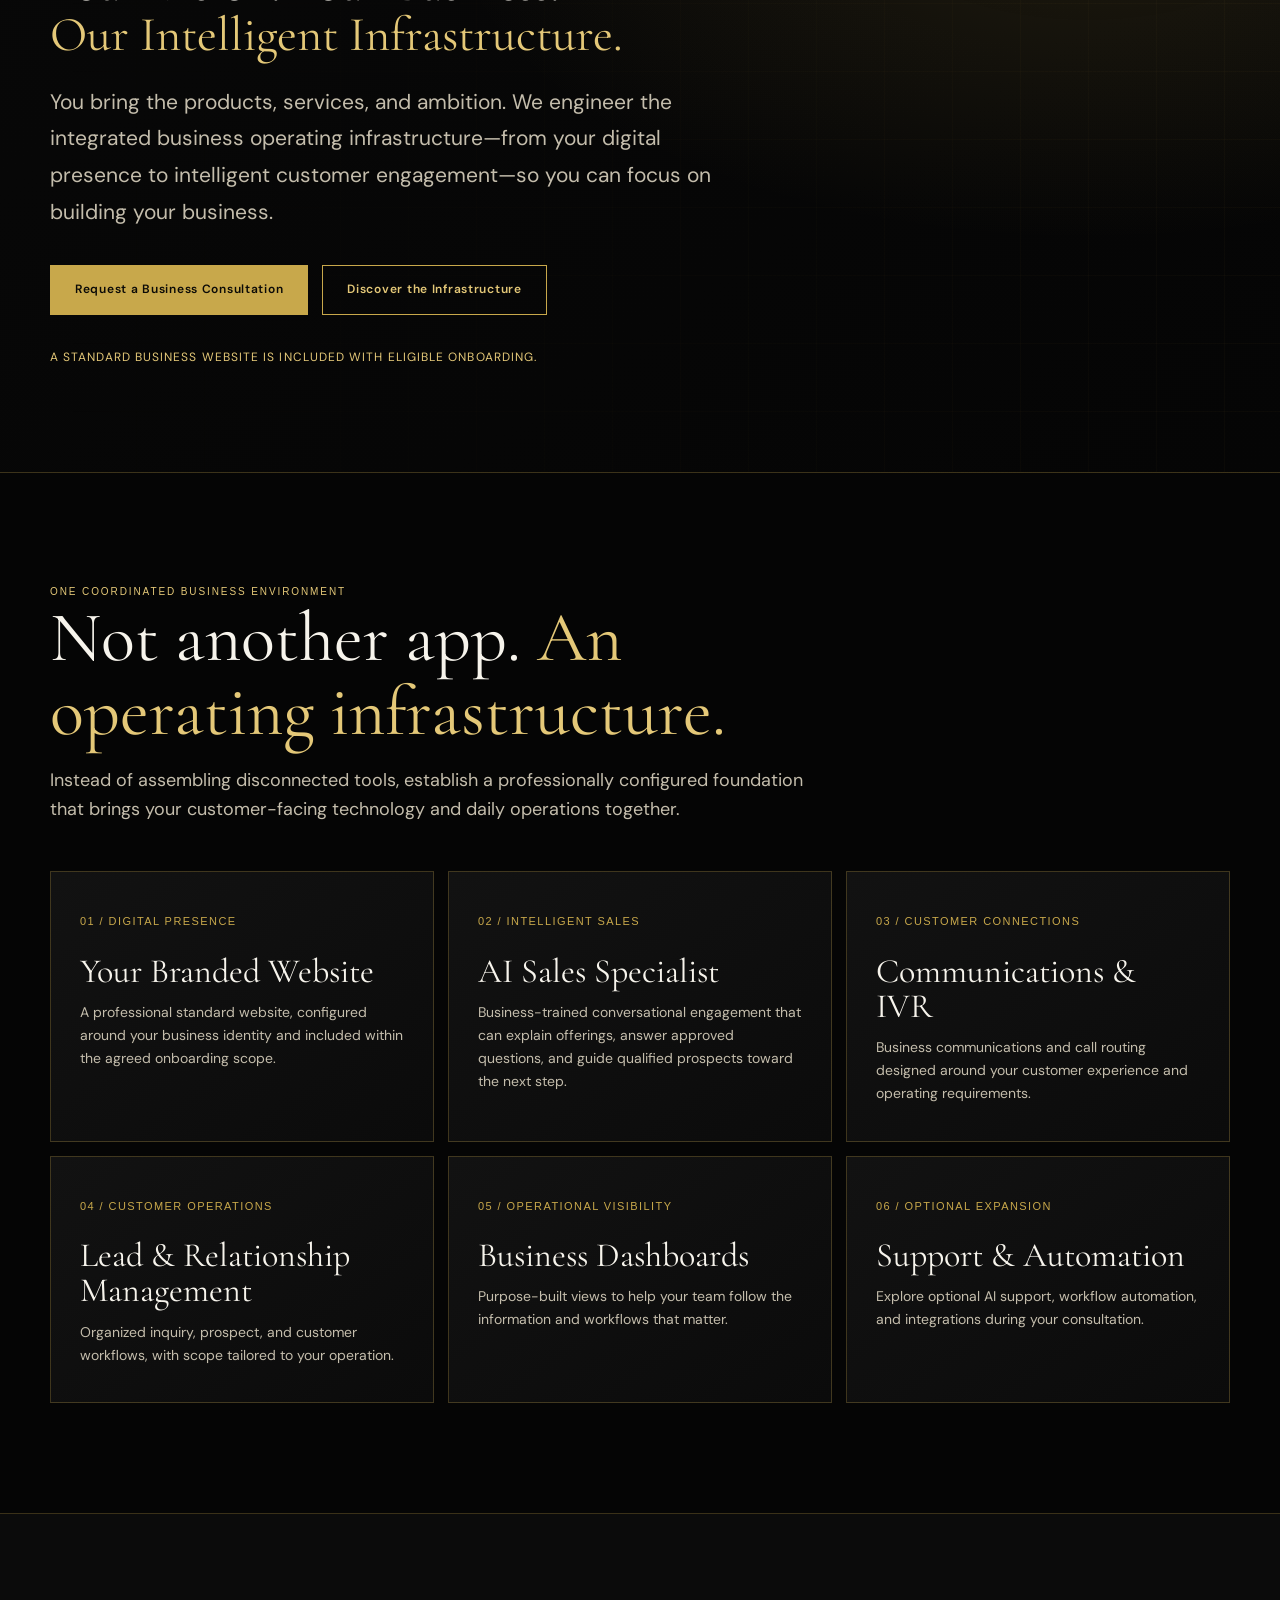
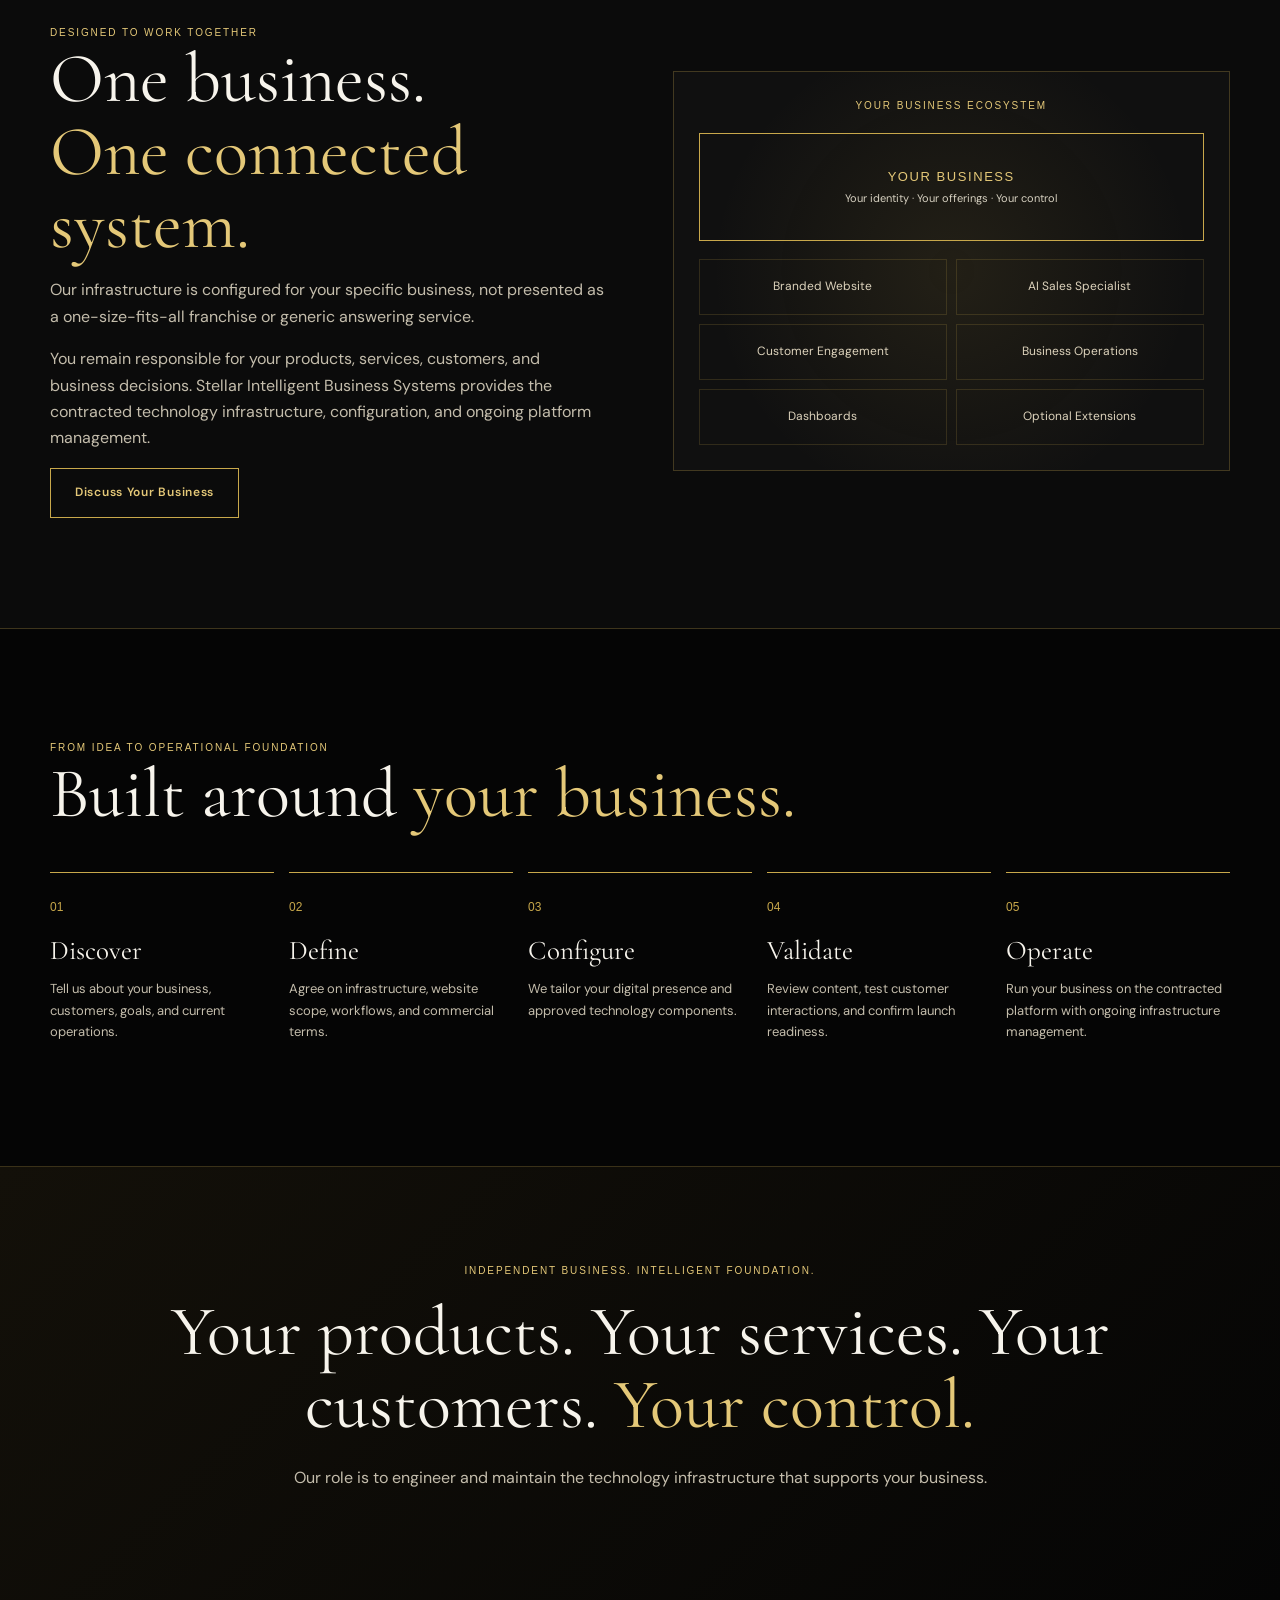
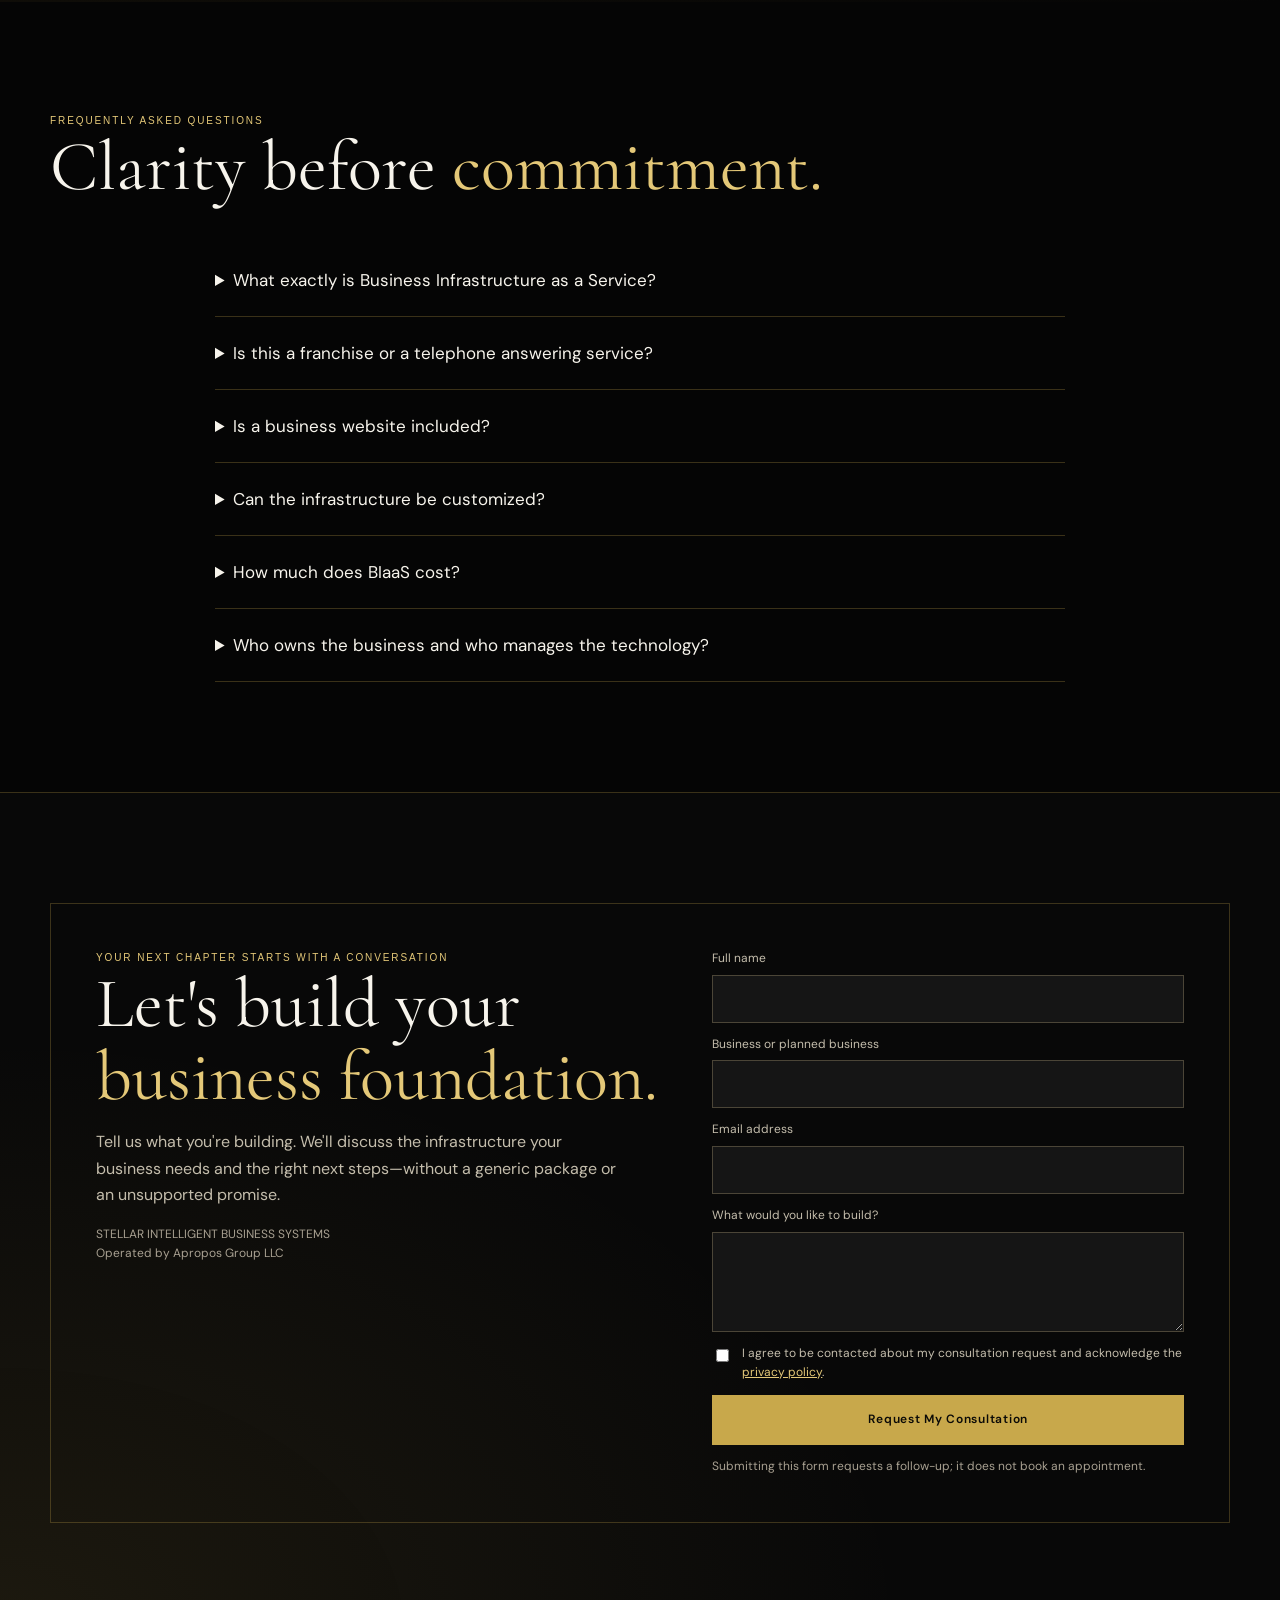
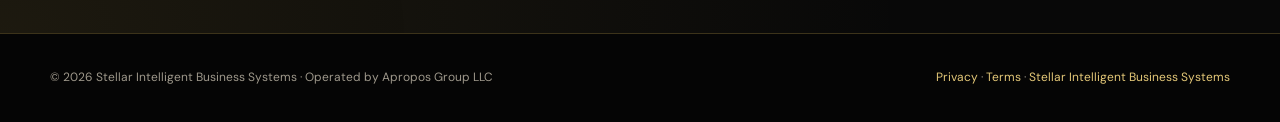
==== commit 7919b30b: "Add exact master STELLAR corporate image as responsive brand masthead" ====
--- a/index.html
+++ b/index.html
@@ -12,14 +12,14 @@
   <meta property="og:url" content="https://biaas.stellaruc.com/" />
   <meta property="og:title" content="Business Infrastructure as a Service (BIaaS) | Stellar" />
   <meta property="og:description" content="One integrated business operating infrastructure: branded website, AI Sales Specialist, communications and IVR, lead management, and business dashboards." />
-  <meta property="og:image" content="https://stellaruc.com/stellar-intelligent-technologies-share.png" />
+  <meta property="og:image" content="https://stellaruc.com/brand/stellar-master-landing-logo-2.png" />
   <meta property="og:image:width" content="1200" />
   <meta property="og:image:height" content="630" />
   <meta property="og:image:alt" content="Stellar Intelligent Business Systems — Business Infrastructure as a Service" />
   <meta name="twitter:card" content="summary_large_image" />
   <meta name="twitter:title" content="Business Infrastructure as a Service (BIaaS) | Stellar" />
   <meta name="twitter:description" content="One integrated business operating infrastructure: branded website, AI Sales Specialist, communications and IVR, lead management, and business dashboards." />
-  <meta name="twitter:image" content="https://stellaruc.com/stellar-intelligent-technologies-share.png" />
+  <meta name="twitter:image" content="https://stellaruc.com/brand/stellar-master-landing-logo-2.png" />
   <script type="application/ld+json">
 {
   "@context": "https://schema.org",
@@ -58,7 +58,7 @@
       "about": {
         "@id": "https://biaas.stellaruc.com/#service"
       },
-      "primaryImageOfPage": "https://stellaruc.com/stellar-intelligent-technologies-share.png",
+      "primaryImageOfPage": "https://stellaruc.com/brand/stellar-master-landing-logo-2.png",
       "inLanguage": "en-US"
     },
     {
@@ -78,9 +78,12 @@
   </script>
   <!-- SEO:END --><title>Business Infrastructure as a Service (BIaaS) | Stellar</title><link rel="preconnect" href="https://fonts.googleapis.com"><link rel="preconnect" href="https://fonts.gstatic.com" crossorigin><link href="https://fonts.googleapis.com/css2?family=Cormorant+Garamond:wght@400;500;600&family=DM+Sans:wght@300;400;500;600&family=Syncopate:wght@400;700&display=swap" rel="stylesheet"><style>
 :root{--bg:#050505;--panel:#101010;--raised:#171717;--gold:#c8a84b;--light:#e4c878;--text:#f7f4ec;--muted:#c4bdac;--line:rgba(200,168,75,.27)}*{box-sizing:border-box}html{scroll-behavior:smooth}body{margin:0;background:var(--bg);color:var(--text);font:400 16px/1.65 'DM Sans',Arial,sans-serif}a{color:inherit;text-decoration:none}button,input,textarea{font:inherit}button{cursor:pointer}.wrap{width:min(1180px,calc(100% - 44px));margin:auto}.eyebrow{font:400 10px/1.8 Syncopate,Arial,sans-serif;letter-spacing:.19em;text-transform:uppercase;color:var(--light)}h1,h2,h3{font-family:'Cormorant Garamond',Georgia,serif;font-weight:400;line-height:1.04;margin:0}h1{font-size:clamp(58px,8.3vw,122px);letter-spacing:-.025em}h2{font-size:clamp(43px,5.5vw,77px)}h3{font-size:34px}p{color:var(--muted)}.gold{color:var(--light)}.top{position:sticky;top:0;z-index:10;background:rgba(5,5,5,.94);border-bottom:1px solid var(--line);backdrop-filter:blur(16px)}.nav{display:flex;align-items:center;justify-content:space-between;gap:20px;min-height:82px}.brand{font:700 13px/1.5 Syncopate,Arial,sans-serif;letter-spacing:.09em}.brand span{display:block;font:400 10px/1.5 'DM Sans',sans-serif;letter-spacing:.2em;color:var(--gold);margin-top:5px}.links{display:flex;gap:23px;align-items:center}.links a{font-size:12px;color:#d7d2c6}.links a:hover{color:var(--light)}.btn{display:inline-flex;align-items:center;justify-content:center;border:1px solid var(--gold);padding:14px 24px;color:#0b0a07;background:var(--gold);font-size:12px;font-weight:600;letter-spacing:.06em;transition:.2s}.btn:hover{background:var(--light);transform:translateY(-2px)}.btn.outline{background:transparent;color:var(--light)}.btn.outline:hover{background:rgba(200,168,75,.1)}.hero{position:relative;overflow:hidden;border-bottom:1px solid var(--line);background:radial-gradient(ellipse at 85% 35%,rgba(200,168,75,.13),transparent 42%),linear-gradient(145deg,#080808,#050505)}.hero:before{content:'';position:absolute;inset:0;pointer-events:none;background-image:linear-gradient(rgba(200,168,75,.035) 1px,transparent 1px),linear-gradient(90deg,rgba(200,168,75,.035) 1px,transparent 1px);background-size:68px 68px;mask-image:linear-gradient(90deg,transparent,#000)}.hero-inner{min-height:690px;display:flex;align-items:center;padding:95px 0 105px;position:relative}.hero-copy{max-width:950px}.hero h1{margin:24px 0 25px}.hero .lead{font-size:clamp(17px,2vw,21px);max-width:690px;line-height:1.75}.actions{display:flex;gap:14px;flex-wrap:wrap;margin-top:34px}.subnote{margin-top:33px;font-size:12px;letter-spacing:.09em;color:var(--light)}.section{padding:110px 0;border-bottom:1px solid var(--line)}.intro{max-width:760px}.intro p{font-size:18px}.grid{display:grid;grid-template-columns:repeat(3,1fr);gap:14px;margin-top:46px}.tile{padding:35px 29px;border:1px solid var(--line);background:linear-gradient(145deg,#121212,#0b0b0b);min-height:240px}.tile .num{font:400 11px Syncopate,Arial,sans-serif;color:var(--gold);letter-spacing:.13em}.tile h3{margin:20px 0 12px}.tile p{font-size:14px;margin:0}.dark{background:#0b0b0b}.split{display:grid;grid-template-columns:1fr 1fr;gap:65px;align-items:center}.diagram{border:1px solid var(--line);padding:25px;background:radial-gradient(circle at center,rgba(200,168,75,.1),transparent 70%),#101010}.diagram .center{text-align:center;border:1px solid var(--gold);padding:32px 15px;margin:18px 0;color:var(--light);font-family:Syncopate,Arial,sans-serif;font-size:13px;letter-spacing:.12em}.diagram .cells{display:grid;grid-template-columns:1fr 1fr;gap:9px}.diagram .cells div{border:1px solid rgba(200,168,75,.18);padding:17px 10px;text-align:center;color:#ddd3bc;font-size:12px}.steps{counter-reset:step;display:grid;grid-template-columns:repeat(5,1fr);gap:15px;margin-top:42px}.step{border-top:1px solid var(--gold);padding-top:20px}.step:before{counter-increment:step;content:'0' counter(step);color:var(--gold);font:400 12px Syncopate,Arial,sans-serif}.step h3{font-size:27px;margin-top:18px}.step p{font-size:13px}.statement{padding:95px 0;text-align:center;background:linear-gradient(135deg,#131009,#050505)}.statement h2{max-width:960px;margin:15px auto 24px}.faq{max-width:850px;margin:40px auto 0}.faq details{border-bottom:1px solid var(--line);padding:22px 0}.faq summary{cursor:pointer;font-size:17px;color:var(--text)}.faq p{max-width:750px;font-size:14px}.contact{background:radial-gradient(ellipse at 0 100%,rgba(200,168,75,.11),transparent 50%),#080808}.contactbox{border:1px solid var(--line);padding:45px;display:grid;grid-template-columns:1.1fr .9fr;gap:40px}.contactbox p{max-width:520px}.contactform{display:grid;gap:12px}.contactform label{font-size:12px;color:var(--muted)}.contactform input,.contactform textarea{display:block;width:100%;padding:13px;background:#151515;border:1px solid #4b4537;color:white;margin-top:6px;border-radius:0}.contactform textarea{min-height:100px;resize:vertical}.contactform button{width:100%}.fine{font-size:12px;color:#a8a091}footer{padding:34px 0;color:#9e988b;font-size:12px}footer .wrap{display:flex;justify-content:space-between;gap:20px;flex-wrap:wrap}footer a{color:var(--light)}@media(max-width:850px){.links{gap:12px;flex-wrap:wrap;justify-content:flex-end}.links a{font-size:11px}.nav{padding:16px 0;align-items:flex-start}.grid{grid-template-columns:repeat(2,1fr)}.steps{grid-template-columns:repeat(3,1fr)}.split,.contactbox{grid-template-columns:1fr;gap:35px}.hero-inner{min-height:620px}}@media(max-width:590px){.nav{display:block}.links{margin-top:17px;justify-content:flex-start}.links a:nth-child(2),.links a:nth-child(3){display:none}.hero-inner{min-height:580px;padding:70px 0}.section{padding:76px 0}.grid,.steps{grid-template-columns:1fr}.tile{min-height:auto}.contactbox{padding:24px}.actions .btn{width:100%}}
-</style></head><body>
+</style>
+<style id="stellar-identity-brand-v2">.stellar-approved-identity{box-sizing:border-box;background:#050505;max-width:100%;padding:clamp(12px,2.5vw,32px) 20px;margin:0;overflow:hidden}.stellar-approved-identity img{display:block;width:min(100%,1200px);height:auto;margin:0 auto;object-fit:contain;max-height:650px}@media(max-width:650px){.stellar-approved-identity{padding:8px 12px}.stellar-approved-identity img{max-height:none}}</style>
+</head><body>
 <header class="top"><div class="wrap nav"><a class="brand" href="#home">STELLAR <span>INTELLIGENT TECHNOLOGIES</span></a><nav class="links" aria-label="Primary navigation"><a href="#infrastructure">Infrastructure</a><a href="#how-it-works">How It Works</a><a href="#questions">FAQ</a><a class="btn" href="#consultation">Explore BIaaS</a></nav></div></header>
-<main><section class="stellar-master-hero"><div class="stellar-master-inner"><h1>STELLAR</h1><div class="stellar-master-division">INTELLIGENT BUSINESS SYSTEMS</div><p>Operated by Apropos Group LLC</p><div class="stellar-master-developer">Business Systems Developers</div><hr><h2>REDEFINING TODAY'S WORKFORCE.</h2><p class="stellar-master-promise">Intelligent Business Systems handle the predictable. Your people deliver the exceptional.</p><div class="stellar-master-values">PRODUCTIVITY · EXTENDED COVERAGE · PROFITABILITY</div></div></section><section id="home" class="hero"><div class="wrap hero-inner"><div class="hero-copy"><h1>Business Infrastructure <span class="gold">as a Service.</span></h1><h2 style="font-size:clamp(31px,3.8vw,53px);margin-bottom:23px">Your Vision. Your Business.<br><span class="gold">Our Intelligent Infrastructure.</span></h2><p class="lead">You bring the products, services, and ambition. We engineer the integrated business operating infrastructure—from your digital presence to intelligent customer engagement—so you can focus on building your business.</p><div class="actions"><a class="btn" href="#consultation">Request a Business Consultation</a><a class="btn outline" href="#infrastructure">Discover the Infrastructure</a></div><div class="subnote">A STANDARD BUSINESS WEBSITE IS INCLUDED WITH ELIGIBLE ONBOARDING.</div></div></div></section>
+<main>
+<section class="stellar-approved-identity" aria-label="STELLAR corporate identity"><img src="https://stellaruc.com/brand/stellar-master-landing-logo-2.png" width="1672" height="941" loading="eager" decoding="async" alt="STELLAR INTELLIGENT SOFTWARE DEVELOPERS — CUSTOMIZED BUSINESS OPERATING SYSTEMS"></section><section class="stellar-master-hero"><div class="stellar-master-inner"><h1>STELLAR</h1><div class="stellar-master-division">INTELLIGENT BUSINESS SYSTEMS</div><p>Operated by Apropos Group LLC</p><div class="stellar-master-developer">Business Systems Developers</div><hr><h2>REDEFINING TODAY'S WORKFORCE.</h2><p class="stellar-master-promise">Intelligent Business Systems handle the predictable. Your people deliver the exceptional.</p><div class="stellar-master-values">PRODUCTIVITY · EXTENDED COVERAGE · PROFITABILITY</div></div></section><section id="home" class="hero"><div class="wrap hero-inner"><div class="hero-copy"><h1>Business Infrastructure <span class="gold">as a Service.</span></h1><h2 style="font-size:clamp(31px,3.8vw,53px);margin-bottom:23px">Your Vision. Your Business.<br><span class="gold">Our Intelligent Infrastructure.</span></h2><p class="lead">You bring the products, services, and ambition. We engineer the integrated business operating infrastructure—from your digital presence to intelligent customer engagement—so you can focus on building your business.</p><div class="actions"><a class="btn" href="#consultation">Request a Business Consultation</a><a class="btn outline" href="#infrastructure">Discover the Infrastructure</a></div><div class="subnote">A STANDARD BUSINESS WEBSITE IS INCLUDED WITH ELIGIBLE ONBOARDING.</div></div></div></section>
 <section class="section" id="infrastructure"><div class="wrap"><div class="intro"><div class="eyebrow">One coordinated business environment</div><h2>Not another app. <span class="gold">An operating infrastructure.</span></h2><p>Instead of assembling disconnected tools, establish a professionally configured foundation that brings your customer-facing technology and daily operations together.</p></div><div class="grid"><article class="tile"><span class="num">01 / DIGITAL PRESENCE</span><h3>Your Branded Website</h3><p>A professional standard website, configured around your business identity and included within the agreed onboarding scope.</p></article><article class="tile"><span class="num">02 / INTELLIGENT SALES</span><h3>AI Sales Specialist</h3><p>Business-trained conversational engagement that can explain offerings, answer approved questions, and guide qualified prospects toward the next step.</p></article><article class="tile"><span class="num">03 / CUSTOMER CONNECTIONS</span><h3>Communications &amp; IVR</h3><p>Business communications and call routing designed around your customer experience and operating requirements.</p></article><article class="tile"><span class="num">04 / CUSTOMER OPERATIONS</span><h3>Lead &amp; Relationship Management</h3><p>Organized inquiry, prospect, and customer workflows, with scope tailored to your operation.</p></article><article class="tile"><span class="num">05 / OPERATIONAL VISIBILITY</span><h3>Business Dashboards</h3><p>Purpose-built views to help your team follow the information and workflows that matter.</p></article><article class="tile"><span class="num">06 / OPTIONAL EXPANSION</span><h3>Support &amp; Automation</h3><p>Explore optional AI support, workflow automation, and integrations during your consultation.</p></article></div></div></section>
 <section class="section dark"><div class="wrap split"><div><div class="eyebrow">Designed to work together</div><h2>One business.<br><span class="gold">One connected system.</span></h2><p>Our infrastructure is configured for your specific business, not presented as a one-size-fits-all franchise or generic answering service.</p><p>You remain responsible for your products, services, customers, and business decisions. Stellar Intelligent Business Systems provides the contracted technology infrastructure, configuration, and ongoing platform management.</p><a class="btn outline" href="#consultation">Discuss Your Business</a></div><div class="diagram" role="img" aria-label="Connected business infrastructure diagram"><div class="eyebrow" style="text-align:center">Your Business Ecosystem</div><div class="center">YOUR BUSINESS<br><small style="font:400 11px 'DM Sans',sans-serif;letter-spacing:0;color:#d6d0c0">Your identity · Your offerings · Your control</small></div><div class="cells"><div>Branded Website</div><div>AI Sales Specialist</div><div>Customer Engagement</div><div>Business Operations</div><div>Dashboards</div><div>Optional Extensions</div></div></div></div></section>
 <section class="section" id="how-it-works"><div class="wrap"><div class="eyebrow">From idea to operational foundation</div><h2>Built around <span class="gold">your business.</span></h2><div class="steps"><div class="step"><h3>Discover</h3><p>Tell us about your business, customers, goals, and current operations.</p></div><div class="step"><h3>Define</h3><p>Agree on infrastructure, website scope, workflows, and commercial terms.</p></div><div class="step"><h3>Configure</h3><p>We tailor your digital presence and approved technology components.</p></div><div class="step"><h3>Validate</h3><p>Review content, test customer interactions, and confirm launch readiness.</p></div><div class="step"><h3>Operate</h3><p>Run your business on the contracted platform with ongoing infrastructure management.</p></div></div></div></section>
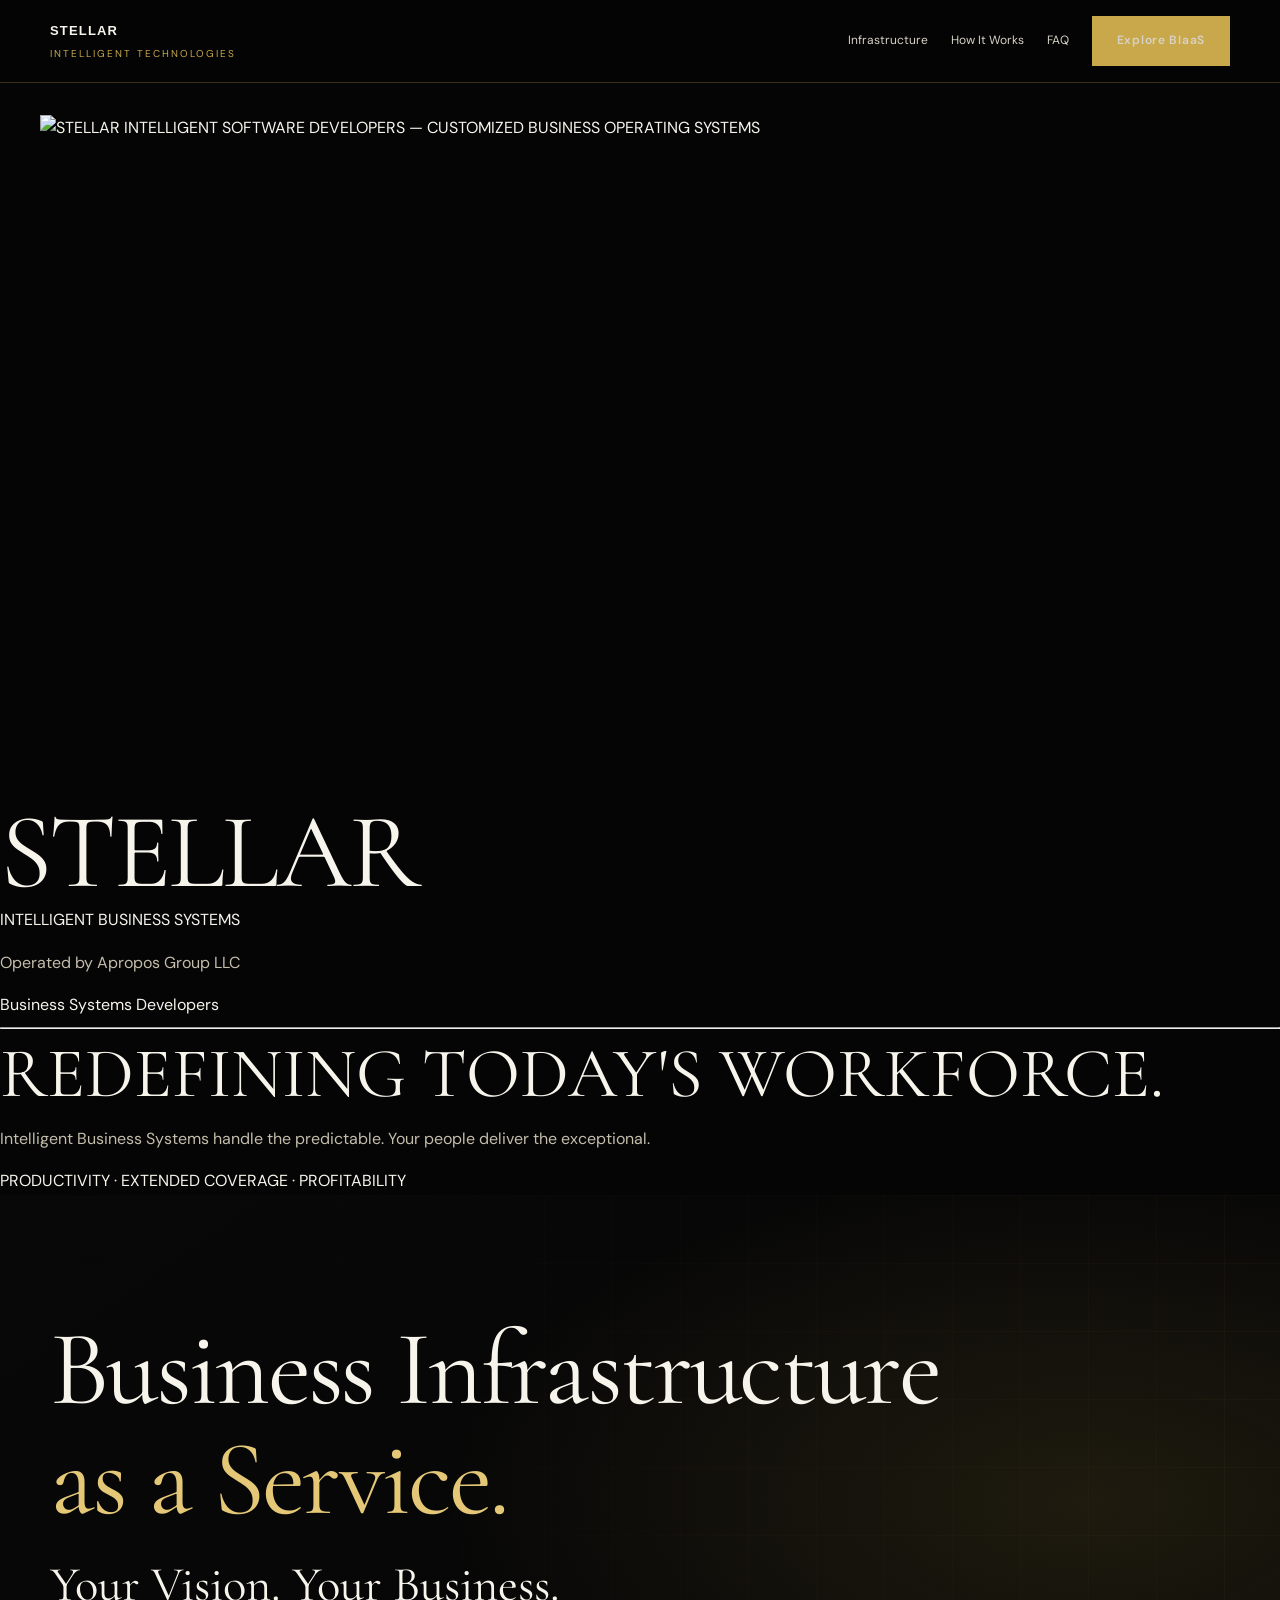
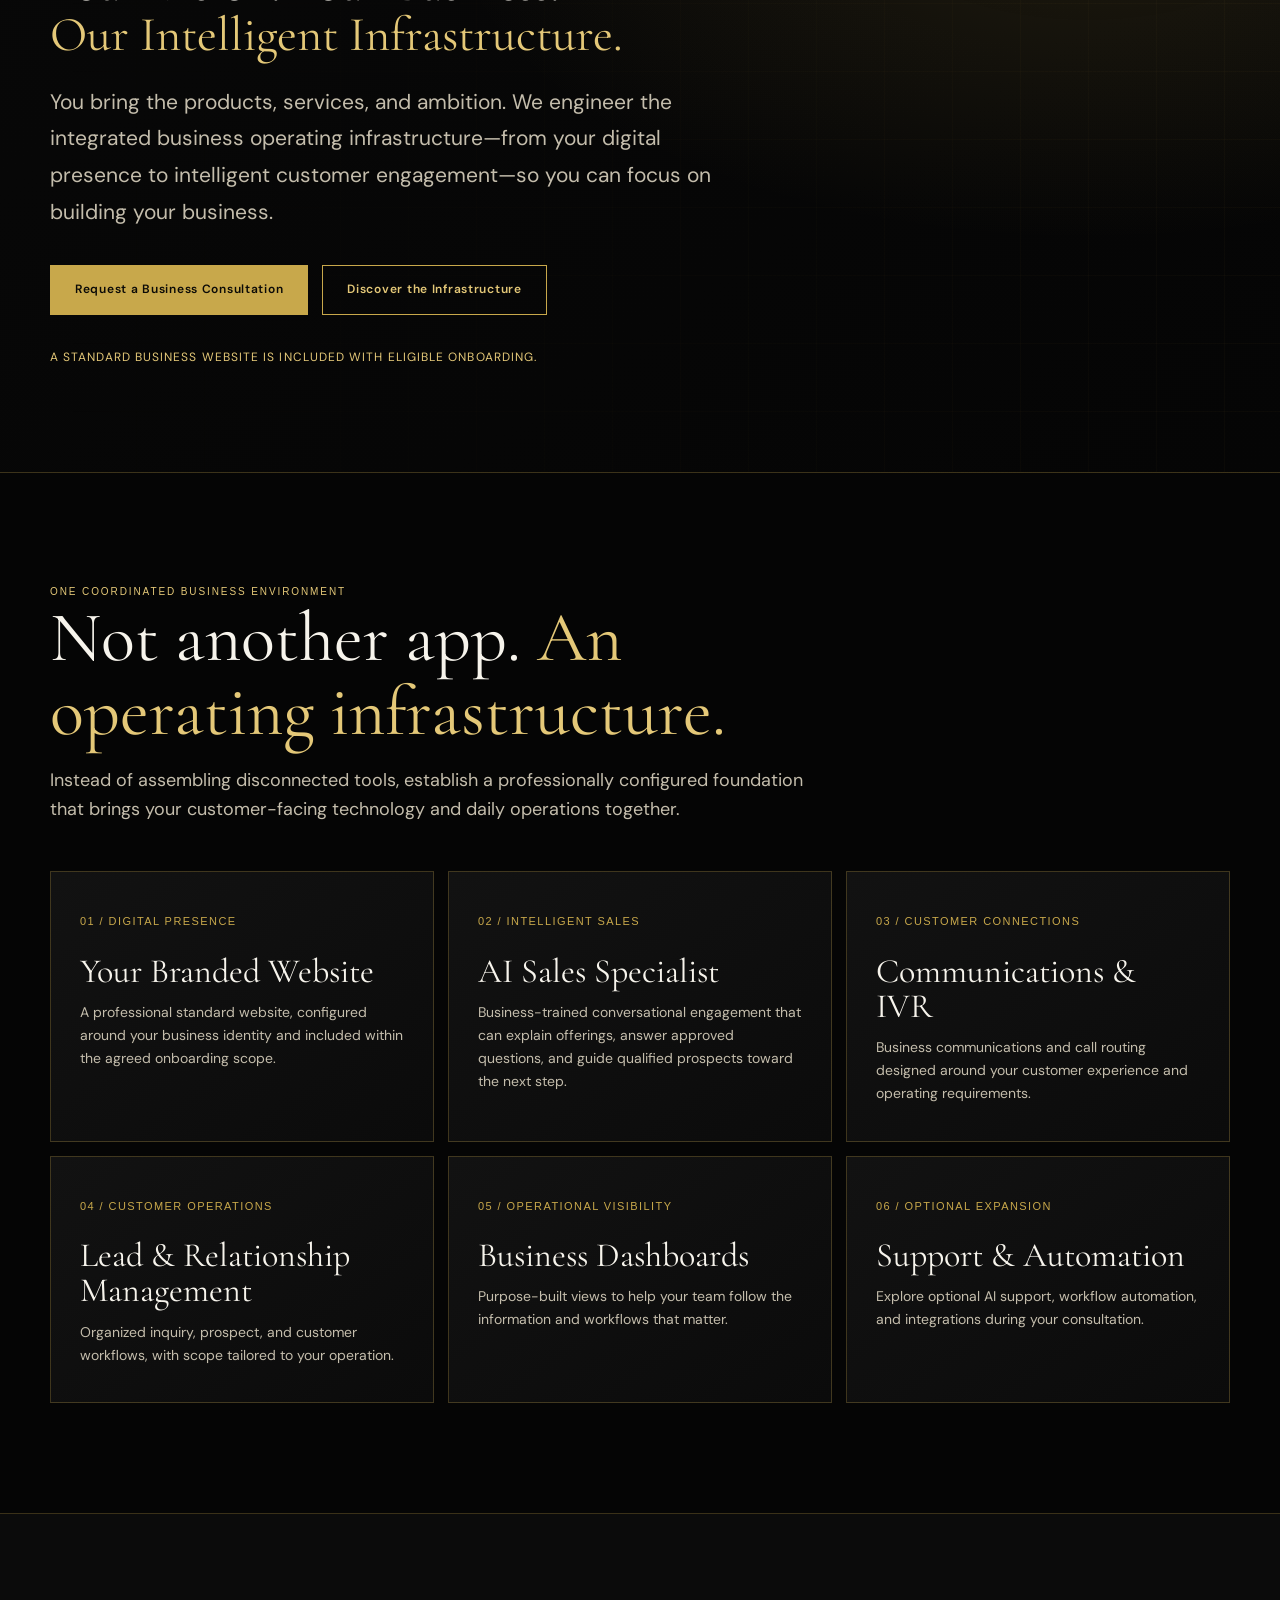
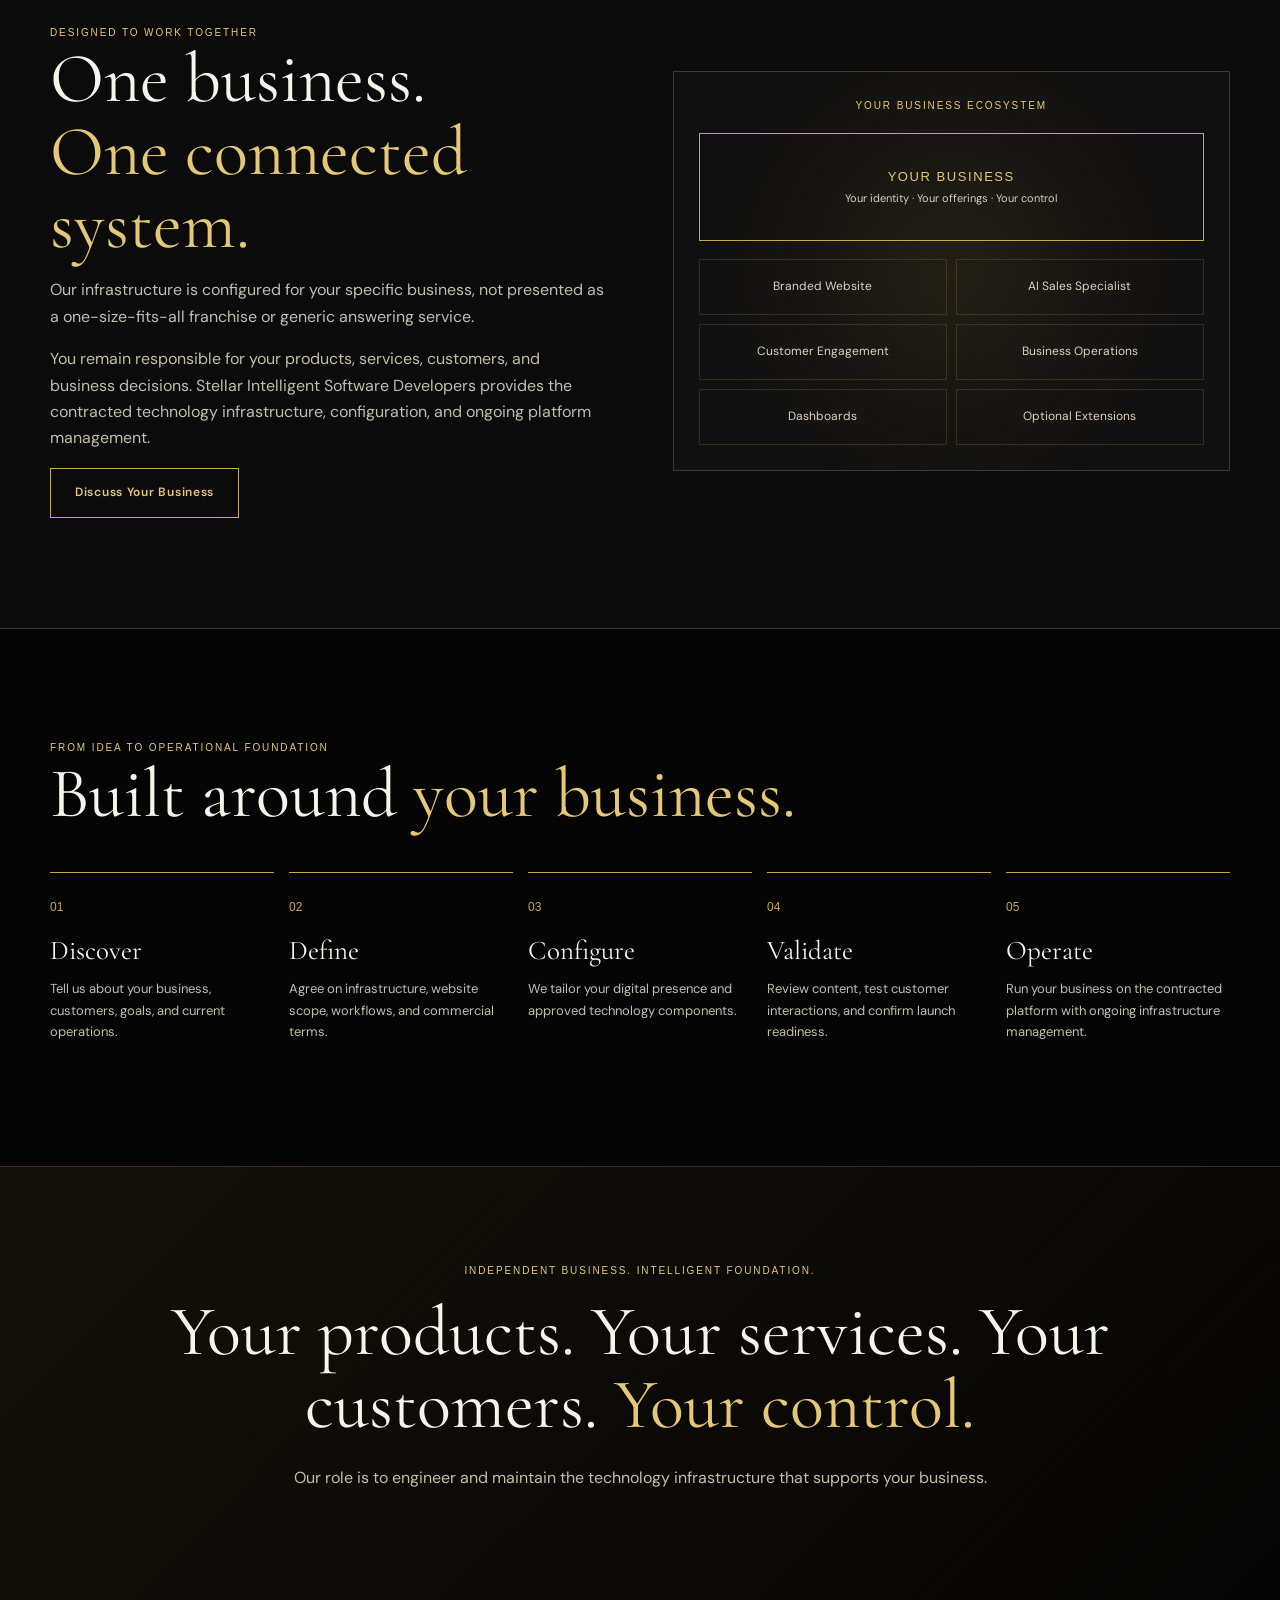
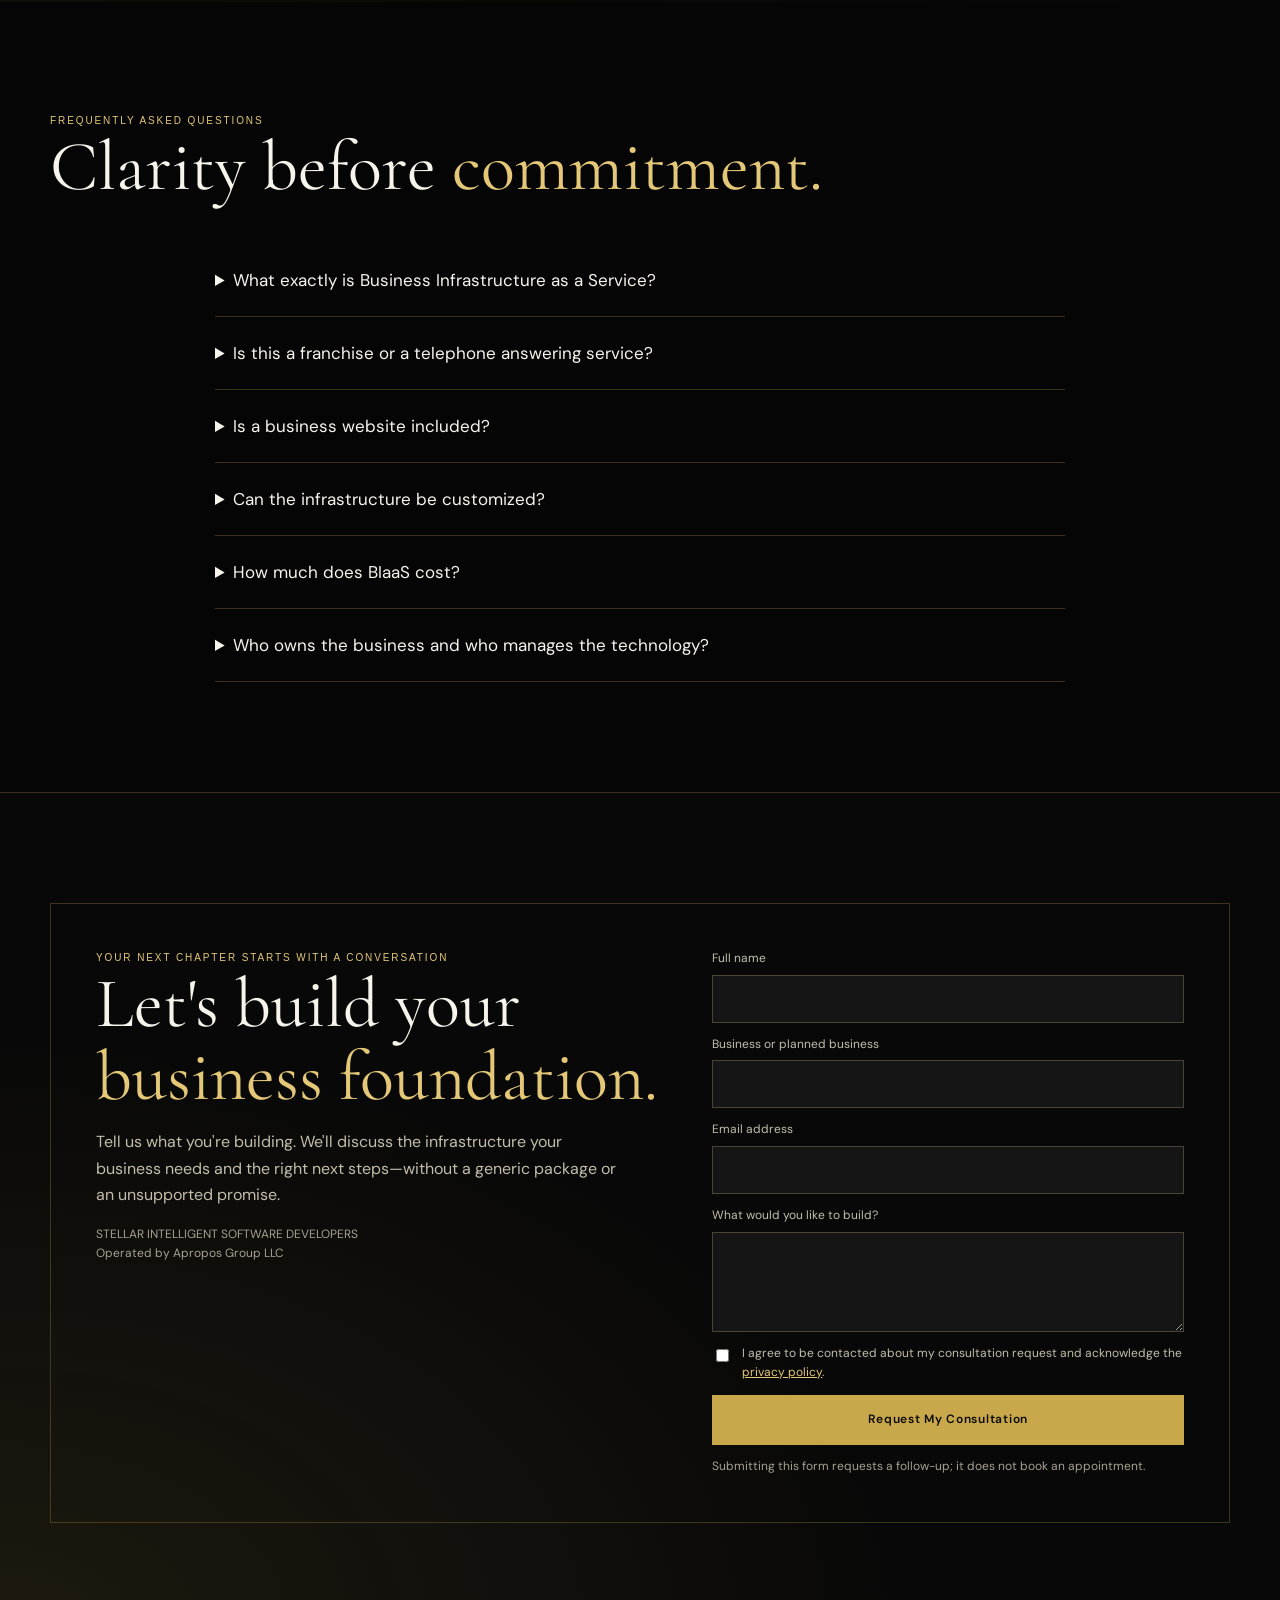
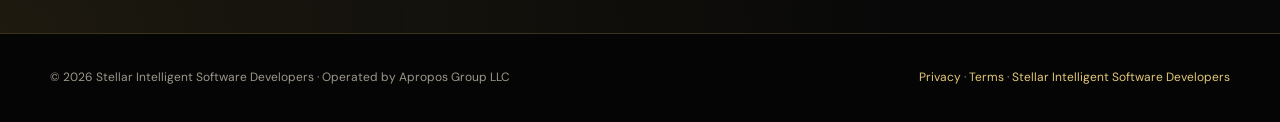
==== commit 536dd510: "Use the company name Stellar Intelligent Software Developers" ====
--- a/index.html
+++ b/index.html
@@ -15,7 +15,7 @@
   <meta property="og:image" content="https://stellaruc.com/brand/stellar-master-landing-logo-2.png" />
   <meta property="og:image:width" content="1200" />
   <meta property="og:image:height" content="630" />
-  <meta property="og:image:alt" content="Stellar Intelligent Business Systems — Business Infrastructure as a Service" />
+  <meta property="og:image:alt" content="Stellar Intelligent Software Developers — Business Infrastructure as a Service" />
   <meta name="twitter:card" content="summary_large_image" />
   <meta name="twitter:title" content="Business Infrastructure as a Service (BIaaS) | Stellar" />
   <meta name="twitter:description" content="One integrated business operating infrastructure: branded website, AI Sales Specialist, communications and IVR, lead management, and business dashboards." />
@@ -27,7 +27,7 @@
     {
       "@type": "Organization",
       "@id": "https://stellaruc.com/#organization",
-      "name": "Stellar Intelligent Business Systems",
+      "name": "Stellar Intelligent Software Developers",
       "url": "https://stellaruc.com/",
       "logo": "https://stellaruc.com/apple-touch-icon.png",
       "parentOrganization": {
@@ -85,8 +85,8 @@
 <main>
 <section class="stellar-approved-identity" aria-label="STELLAR corporate identity"><img src="https://stellaruc.com/brand/stellar-master-landing-logo-2.png" width="1672" height="941" loading="eager" decoding="async" alt="STELLAR INTELLIGENT SOFTWARE DEVELOPERS — CUSTOMIZED BUSINESS OPERATING SYSTEMS"></section><section class="stellar-master-hero"><div class="stellar-master-inner"><h1>STELLAR</h1><div class="stellar-master-division">INTELLIGENT BUSINESS SYSTEMS</div><p>Operated by Apropos Group LLC</p><div class="stellar-master-developer">Business Systems Developers</div><hr><h2>REDEFINING TODAY'S WORKFORCE.</h2><p class="stellar-master-promise">Intelligent Business Systems handle the predictable. Your people deliver the exceptional.</p><div class="stellar-master-values">PRODUCTIVITY · EXTENDED COVERAGE · PROFITABILITY</div></div></section><section id="home" class="hero"><div class="wrap hero-inner"><div class="hero-copy"><h1>Business Infrastructure <span class="gold">as a Service.</span></h1><h2 style="font-size:clamp(31px,3.8vw,53px);margin-bottom:23px">Your Vision. Your Business.<br><span class="gold">Our Intelligent Infrastructure.</span></h2><p class="lead">You bring the products, services, and ambition. We engineer the integrated business operating infrastructure—from your digital presence to intelligent customer engagement—so you can focus on building your business.</p><div class="actions"><a class="btn" href="#consultation">Request a Business Consultation</a><a class="btn outline" href="#infrastructure">Discover the Infrastructure</a></div><div class="subnote">A STANDARD BUSINESS WEBSITE IS INCLUDED WITH ELIGIBLE ONBOARDING.</div></div></div></section>
 <section class="section" id="infrastructure"><div class="wrap"><div class="intro"><div class="eyebrow">One coordinated business environment</div><h2>Not another app. <span class="gold">An operating infrastructure.</span></h2><p>Instead of assembling disconnected tools, establish a professionally configured foundation that brings your customer-facing technology and daily operations together.</p></div><div class="grid"><article class="tile"><span class="num">01 / DIGITAL PRESENCE</span><h3>Your Branded Website</h3><p>A professional standard website, configured around your business identity and included within the agreed onboarding scope.</p></article><article class="tile"><span class="num">02 / INTELLIGENT SALES</span><h3>AI Sales Specialist</h3><p>Business-trained conversational engagement that can explain offerings, answer approved questions, and guide qualified prospects toward the next step.</p></article><article class="tile"><span class="num">03 / CUSTOMER CONNECTIONS</span><h3>Communications &amp; IVR</h3><p>Business communications and call routing designed around your customer experience and operating requirements.</p></article><article class="tile"><span class="num">04 / CUSTOMER OPERATIONS</span><h3>Lead &amp; Relationship Management</h3><p>Organized inquiry, prospect, and customer workflows, with scope tailored to your operation.</p></article><article class="tile"><span class="num">05 / OPERATIONAL VISIBILITY</span><h3>Business Dashboards</h3><p>Purpose-built views to help your team follow the information and workflows that matter.</p></article><article class="tile"><span class="num">06 / OPTIONAL EXPANSION</span><h3>Support &amp; Automation</h3><p>Explore optional AI support, workflow automation, and integrations during your consultation.</p></article></div></div></section>
-<section class="section dark"><div class="wrap split"><div><div class="eyebrow">Designed to work together</div><h2>One business.<br><span class="gold">One connected system.</span></h2><p>Our infrastructure is configured for your specific business, not presented as a one-size-fits-all franchise or generic answering service.</p><p>You remain responsible for your products, services, customers, and business decisions. Stellar Intelligent Business Systems provides the contracted technology infrastructure, configuration, and ongoing platform management.</p><a class="btn outline" href="#consultation">Discuss Your Business</a></div><div class="diagram" role="img" aria-label="Connected business infrastructure diagram"><div class="eyebrow" style="text-align:center">Your Business Ecosystem</div><div class="center">YOUR BUSINESS<br><small style="font:400 11px 'DM Sans',sans-serif;letter-spacing:0;color:#d6d0c0">Your identity · Your offerings · Your control</small></div><div class="cells"><div>Branded Website</div><div>AI Sales Specialist</div><div>Customer Engagement</div><div>Business Operations</div><div>Dashboards</div><div>Optional Extensions</div></div></div></div></section>
+<section class="section dark"><div class="wrap split"><div><div class="eyebrow">Designed to work together</div><h2>One business.<br><span class="gold">One connected system.</span></h2><p>Our infrastructure is configured for your specific business, not presented as a one-size-fits-all franchise or generic answering service.</p><p>You remain responsible for your products, services, customers, and business decisions. Stellar Intelligent Software Developers provides the contracted technology infrastructure, configuration, and ongoing platform management.</p><a class="btn outline" href="#consultation">Discuss Your Business</a></div><div class="diagram" role="img" aria-label="Connected business infrastructure diagram"><div class="eyebrow" style="text-align:center">Your Business Ecosystem</div><div class="center">YOUR BUSINESS<br><small style="font:400 11px 'DM Sans',sans-serif;letter-spacing:0;color:#d6d0c0">Your identity · Your offerings · Your control</small></div><div class="cells"><div>Branded Website</div><div>AI Sales Specialist</div><div>Customer Engagement</div><div>Business Operations</div><div>Dashboards</div><div>Optional Extensions</div></div></div></div></section>
 <section class="section" id="how-it-works"><div class="wrap"><div class="eyebrow">From idea to operational foundation</div><h2>Built around <span class="gold">your business.</span></h2><div class="steps"><div class="step"><h3>Discover</h3><p>Tell us about your business, customers, goals, and current operations.</p></div><div class="step"><h3>Define</h3><p>Agree on infrastructure, website scope, workflows, and commercial terms.</p></div><div class="step"><h3>Configure</h3><p>We tailor your digital presence and approved technology components.</p></div><div class="step"><h3>Validate</h3><p>Review content, test customer interactions, and confirm launch readiness.</p></div><div class="step"><h3>Operate</h3><p>Run your business on the contracted platform with ongoing infrastructure management.</p></div></div></div></section>
 <section class="statement"><div class="wrap"><div class="eyebrow">Independent business. Intelligent foundation.</div><h2>Your products. Your services. Your customers. <span class="gold">Your control.</span></h2><p>Our role is to engineer and maintain the technology infrastructure that supports your business.</p></div></section>
-<section class="section" id="questions"><div class="wrap"><div class="eyebrow">Frequently asked questions</div><h2>Clarity before <span class="gold">commitment.</span></h2><div class="faq"><details><summary>What exactly is Business Infrastructure as a Service?</summary><p>BIaaS is a contracted, managed technology foundation configured to support your independent business, including agreed digital, engagement, and operational components.</p></details><details><summary>Is this a franchise or a telephone answering service?</summary><p>No. You operate your own independent business. BIaaS provides a broader integrated technology infrastructure, not a franchise business model or a standalone answering service.</p></details><details><summary>Is a business website included?</summary><p>A standard branded business website is included within eligible onboarding arrangements. Specific pages, content, customization, and any additional work are defined in your proposal.</p></details><details><summary>Can the infrastructure be customized?</summary><p>Yes, configuration is based on your business requirements. Available integrations and additional features are confirmed during discovery and technical review.</p></details><details><summary>How much does BIaaS cost?</summary><p>Pricing is based on your required infrastructure, configuration, and expected usage. We provide a tailored proposal after understanding your business. No unapproved public package price is implied.</p></details><details><summary>Who owns the business and who manages the technology?</summary><p>You remain independent and control your business operations. Stellar Intelligent Business Systems, operated by Apropos Group LLC, provides and manages the leased technology under the agreed contract.</p></details></div></div></section>
-<section class="section contact" id="consultation"><div class="wrap"><div class="contactbox"><div><div class="eyebrow">Your next chapter starts with a conversation</div><h2>Let's build your <span class="gold">business foundation.</span></h2><p>Tell us what you're building. We'll discuss the infrastructure your business needs and the right next steps—without a generic package or an unsupported promise.</p><p class="fine">STELLAR INTELLIGENT BUSINESS SYSTEMS<br>Operated by Apropos Group LLC</p></div><form class="contactform" name="biaas-consultation" method="POST" data-netlify="true" action="/thank-you.html"><input type="hidden" name="form-name" value="biaas-consultation"><label>Full name<input name="name" autocomplete="name" required maxlength="120"></label><label>Business or planned business<input name="business" required maxlength="160"></label><label>Email address<input type="email" name="email" autocomplete="email" required maxlength="180"></label><label>What would you like to build?<textarea name="requirements" required maxlength="3000"></textarea></label><label style="display:flex;gap:10px;align-items:flex-start"><input type="checkbox" name="consent" required style="width:auto;margin-top:5px"><span>I agree to be contacted about my consultation request and acknowledge the <a href="/privacy.html" style="color:var(--light);text-decoration:underline">privacy policy</a>.</span></label><button class="btn" type="submit">Request My Consultation</button><div class="fine">Submitting this form requests a follow-up; it does not book an appointment.</div></form></div></div></section></main><footer><div class="wrap"><span>© 2026 Stellar Intelligent Business Systems · Operated by Apropos Group LLC</span><span><a href="/privacy.html">Privacy</a> · <a href="/terms.html">Terms</a> · <a href="https://stellaruc.com/">Stellar Intelligent Business Systems</a></span></div></footer></body></html>+<section class="section" id="questions"><div class="wrap"><div class="eyebrow">Frequently asked questions</div><h2>Clarity before <span class="gold">commitment.</span></h2><div class="faq"><details><summary>What exactly is Business Infrastructure as a Service?</summary><p>BIaaS is a contracted, managed technology foundation configured to support your independent business, including agreed digital, engagement, and operational components.</p></details><details><summary>Is this a franchise or a telephone answering service?</summary><p>No. You operate your own independent business. BIaaS provides a broader integrated technology infrastructure, not a franchise business model or a standalone answering service.</p></details><details><summary>Is a business website included?</summary><p>A standard branded business website is included within eligible onboarding arrangements. Specific pages, content, customization, and any additional work are defined in your proposal.</p></details><details><summary>Can the infrastructure be customized?</summary><p>Yes, configuration is based on your business requirements. Available integrations and additional features are confirmed during discovery and technical review.</p></details><details><summary>How much does BIaaS cost?</summary><p>Pricing is based on your required infrastructure, configuration, and expected usage. We provide a tailored proposal after understanding your business. No unapproved public package price is implied.</p></details><details><summary>Who owns the business and who manages the technology?</summary><p>You remain independent and control your business operations. Stellar Intelligent Software Developers, operated by Apropos Group LLC, provides and manages the leased technology under the agreed contract.</p></details></div></div></section>
+<section class="section contact" id="consultation"><div class="wrap"><div class="contactbox"><div><div class="eyebrow">Your next chapter starts with a conversation</div><h2>Let's build your <span class="gold">business foundation.</span></h2><p>Tell us what you're building. We'll discuss the infrastructure your business needs and the right next steps—without a generic package or an unsupported promise.</p><p class="fine">STELLAR INTELLIGENT SOFTWARE DEVELOPERS<br>Operated by Apropos Group LLC</p></div><form class="contactform" name="biaas-consultation" method="POST" data-netlify="true" action="/thank-you.html"><input type="hidden" name="form-name" value="biaas-consultation"><label>Full name<input name="name" autocomplete="name" required maxlength="120"></label><label>Business or planned business<input name="business" required maxlength="160"></label><label>Email address<input type="email" name="email" autocomplete="email" required maxlength="180"></label><label>What would you like to build?<textarea name="requirements" required maxlength="3000"></textarea></label><label style="display:flex;gap:10px;align-items:flex-start"><input type="checkbox" name="consent" required style="width:auto;margin-top:5px"><span>I agree to be contacted about my consultation request and acknowledge the <a href="/privacy.html" style="color:var(--light);text-decoration:underline">privacy policy</a>.</span></label><button class="btn" type="submit">Request My Consultation</button><div class="fine">Submitting this form requests a follow-up; it does not book an appointment.</div></form></div></div></section></main><footer><div class="wrap"><span>© 2026 Stellar Intelligent Software Developers · Operated by Apropos Group LLC</span><span><a href="/privacy.html">Privacy</a> · <a href="/terms.html">Terms</a> · <a href="https://stellaruc.com/">Stellar Intelligent Software Developers</a></span></div></footer></body></html>
